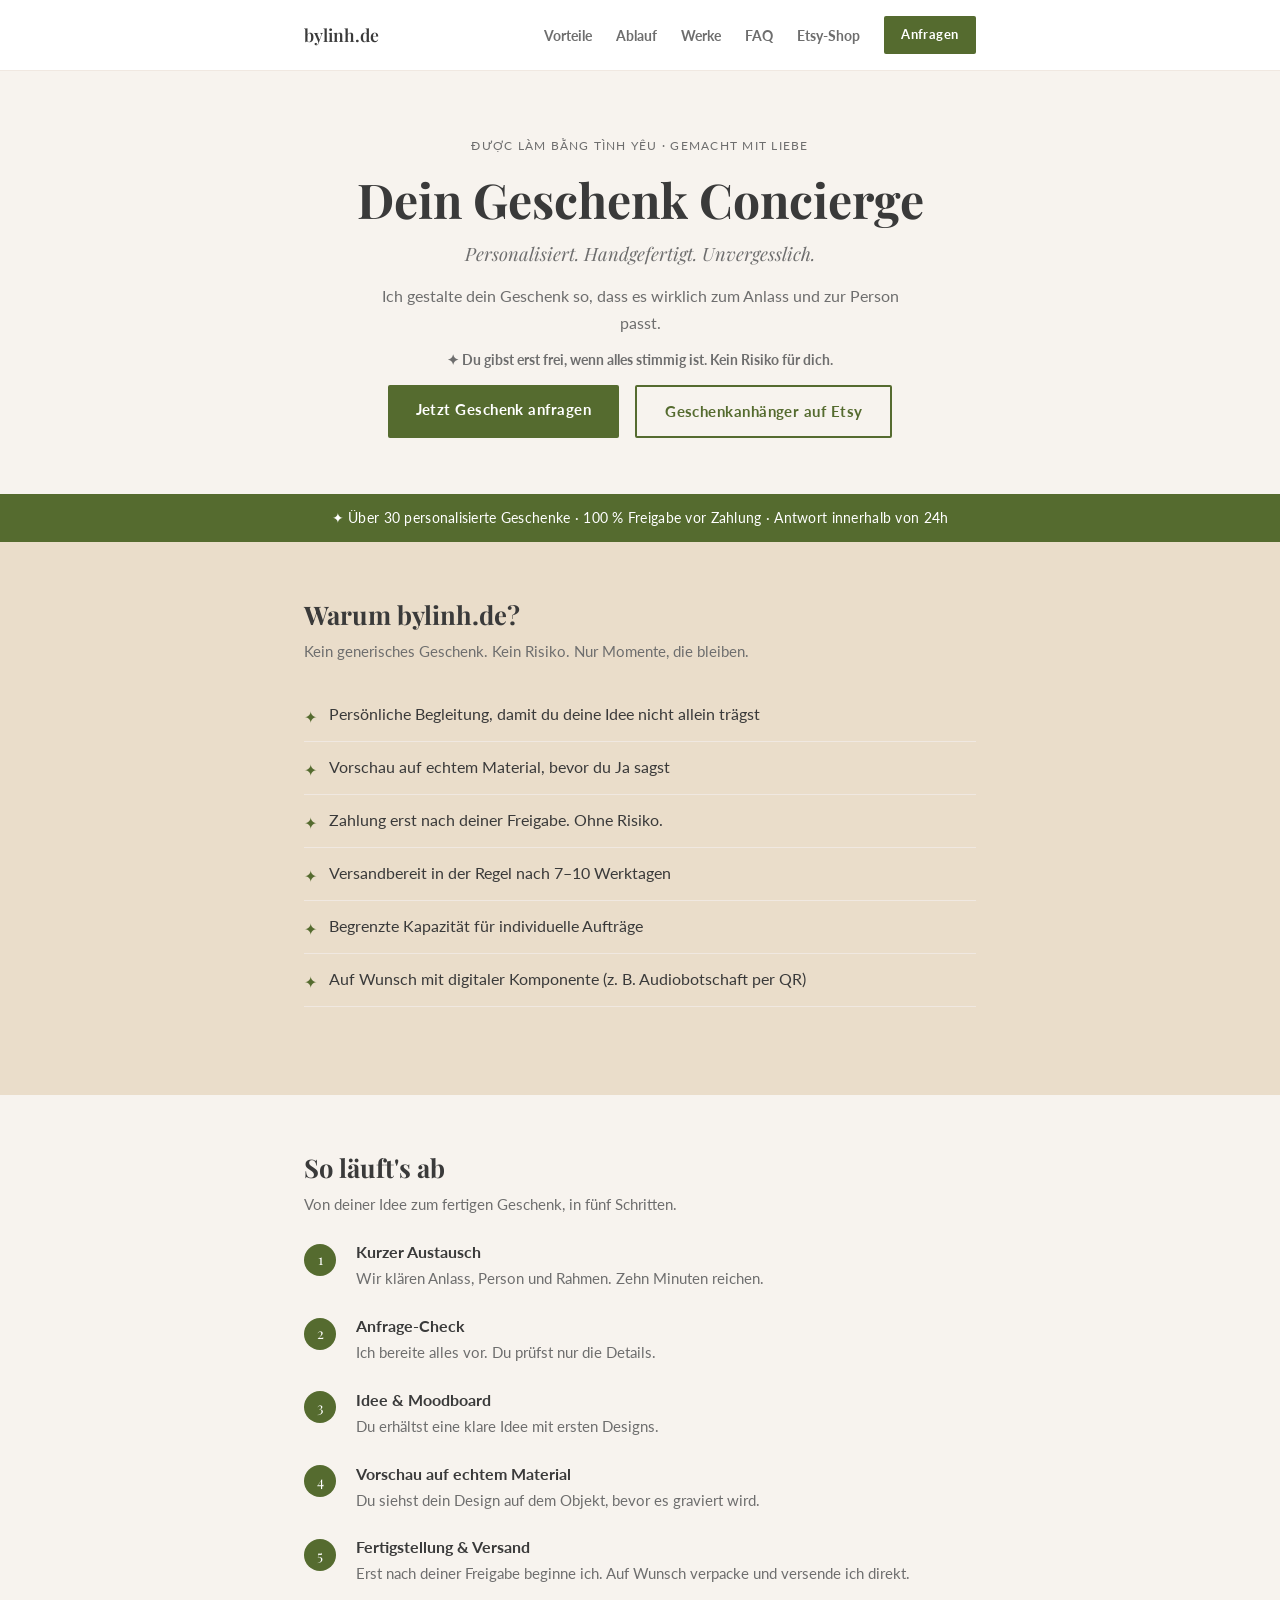
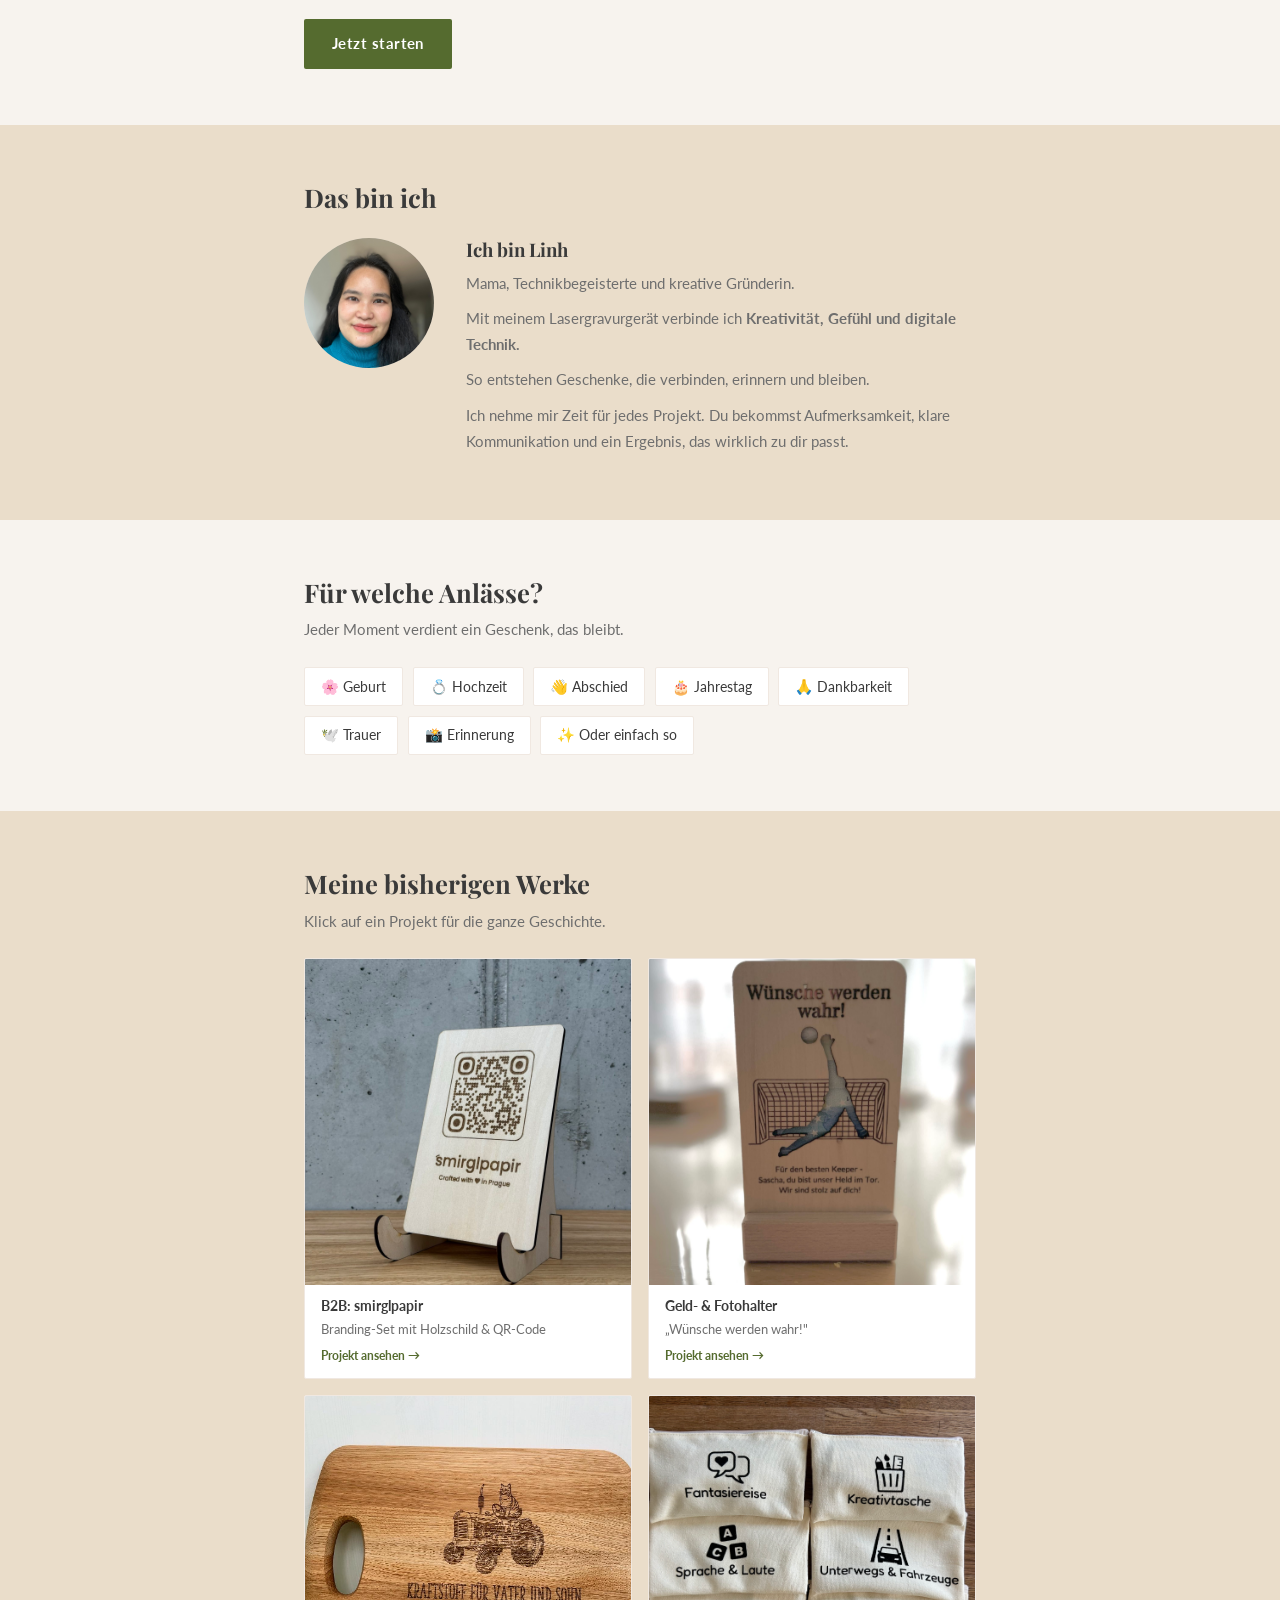
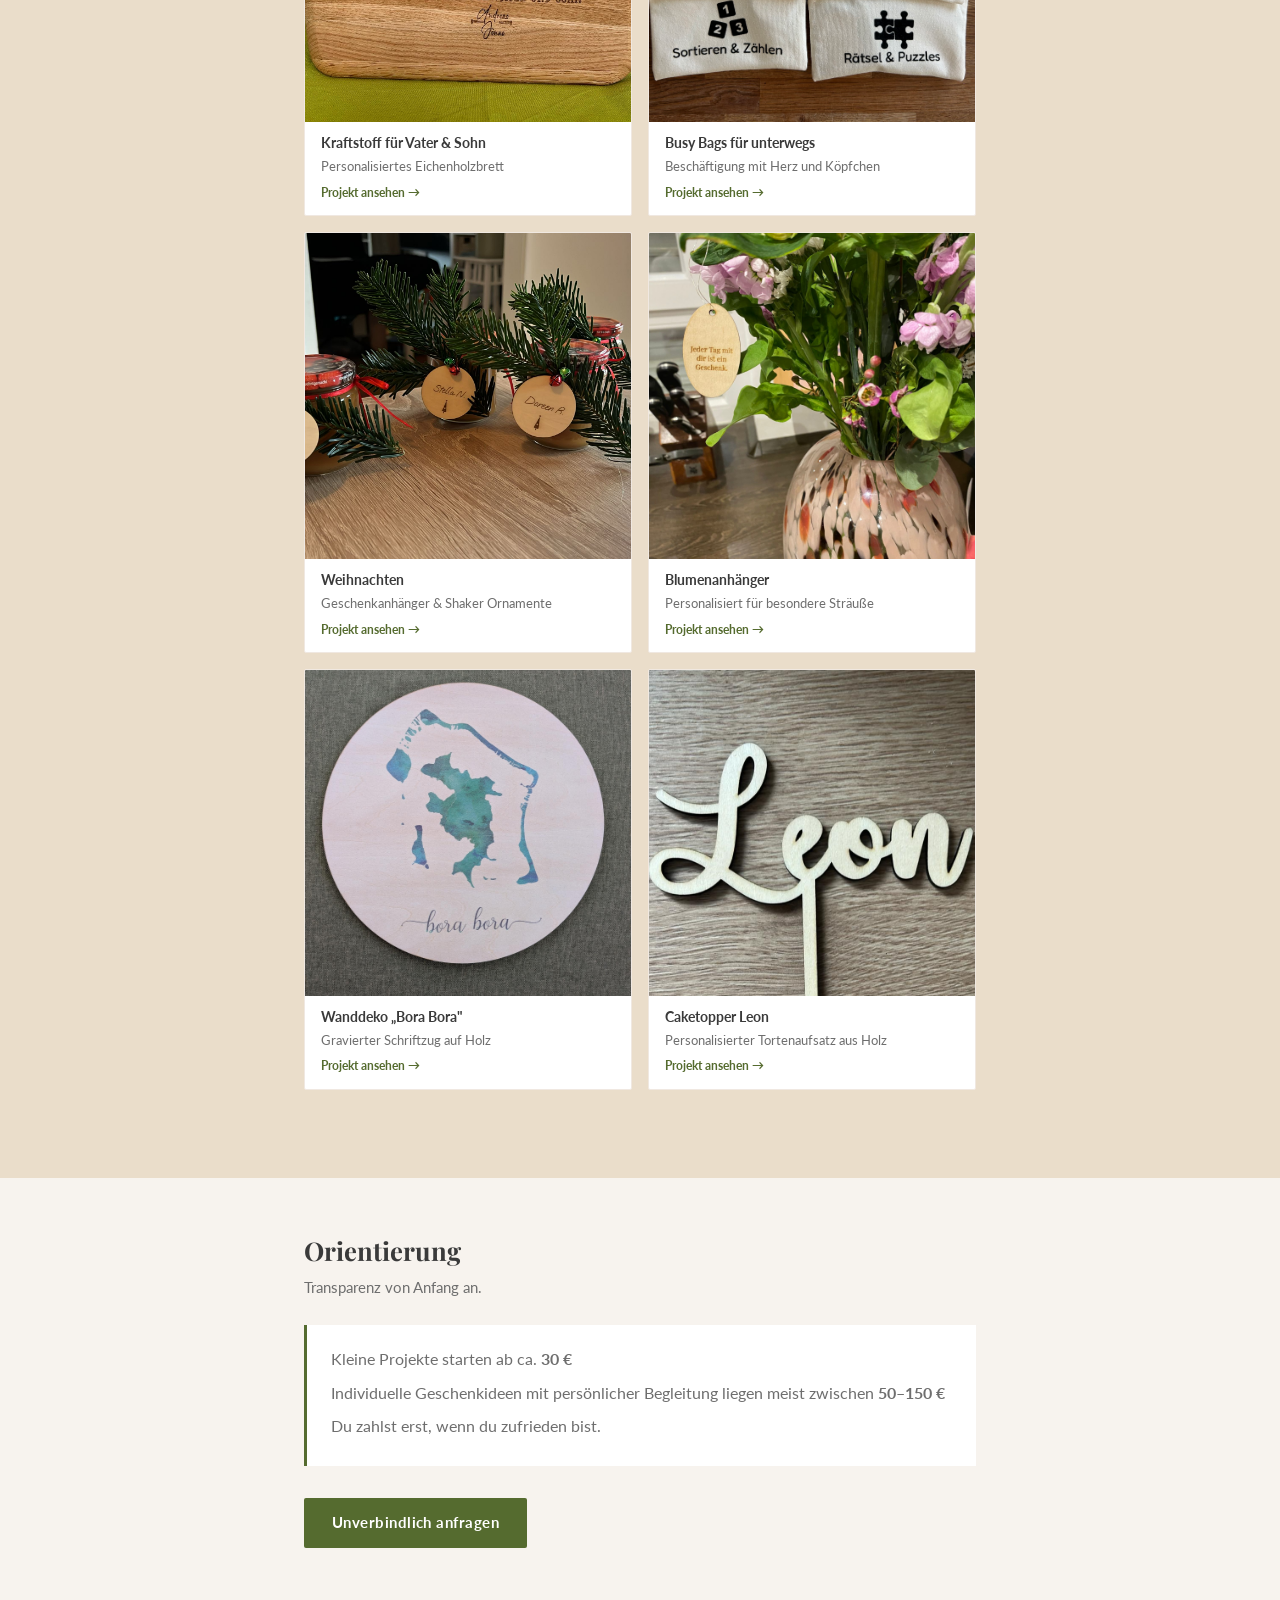
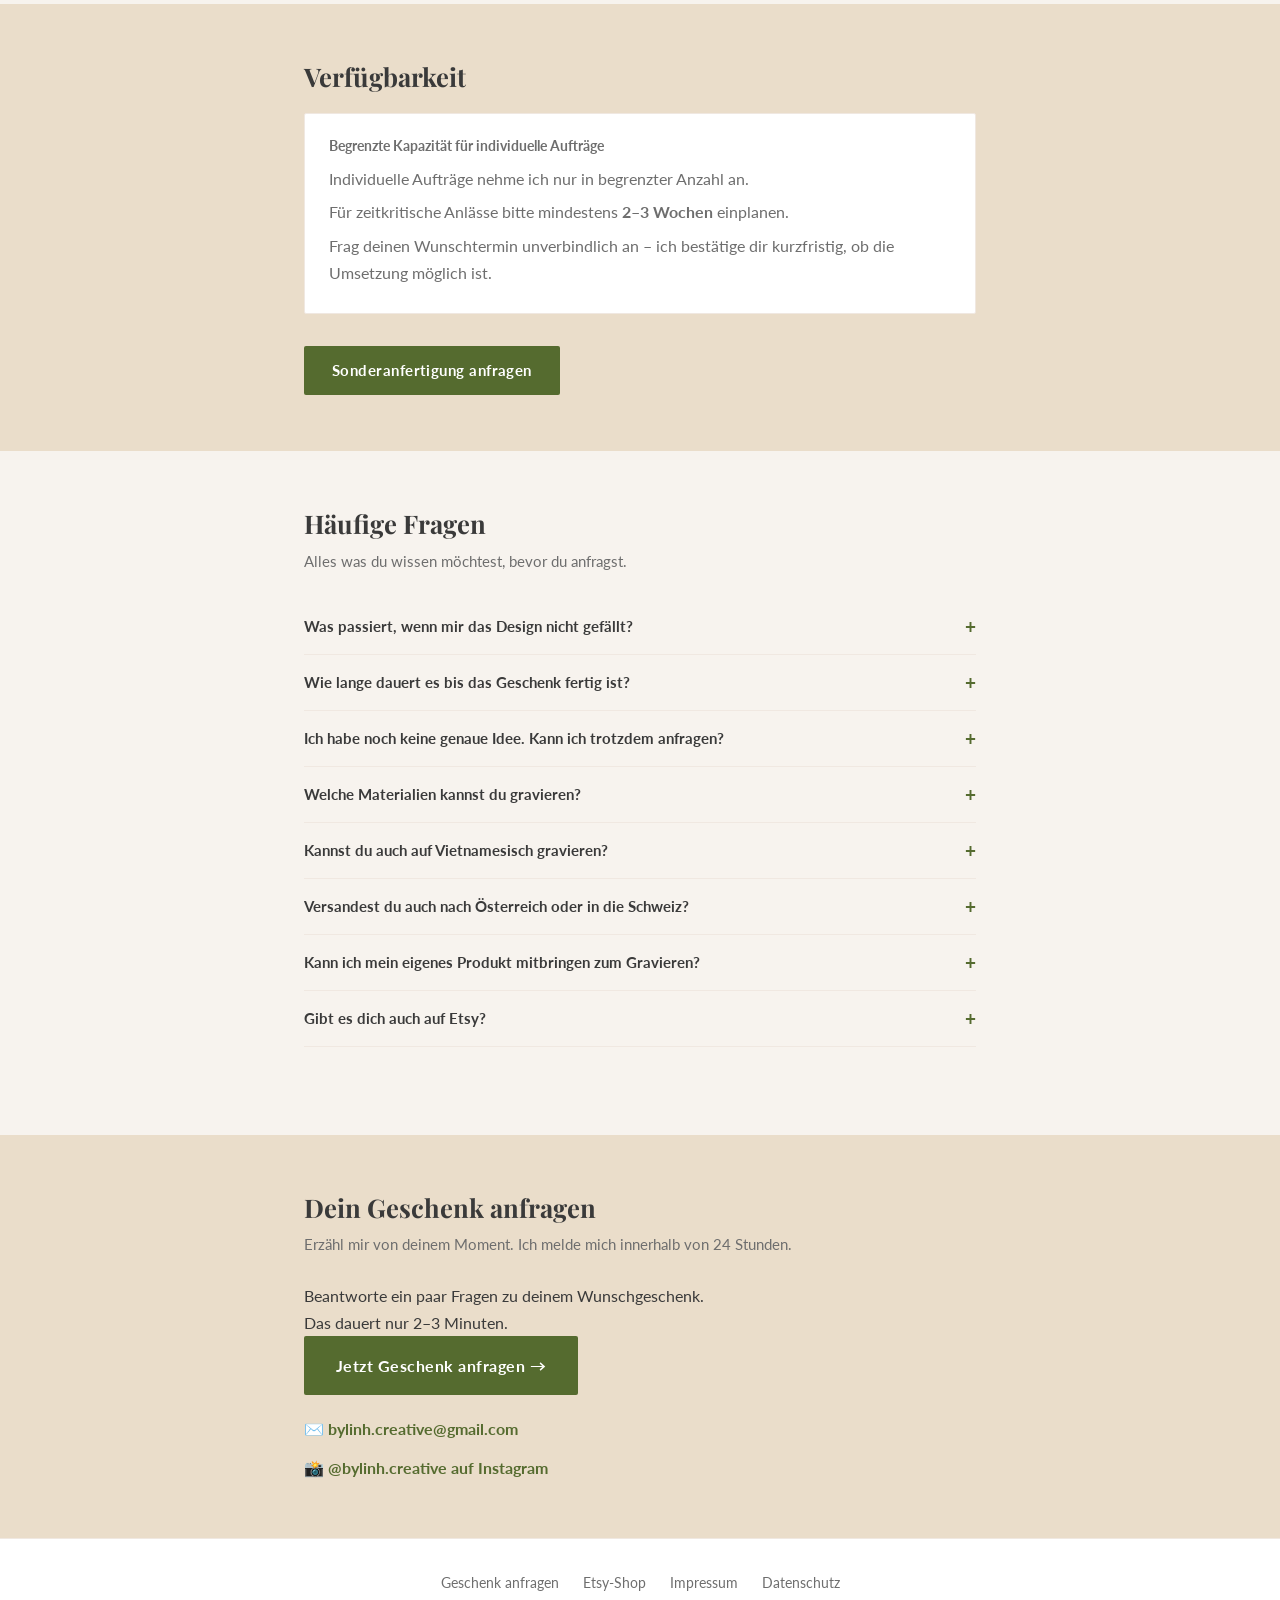
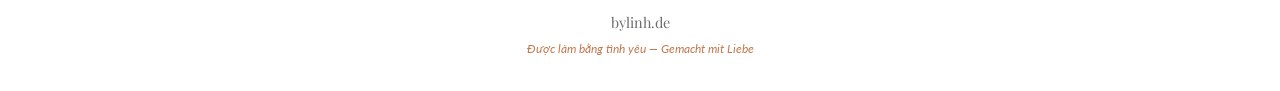
==== index.html @ cd1d16d1 "Remove placeholder customer testimonials Removed testimonials section from the HTML." ====
<!DOCTYPE html>
<html lang="de">
<head>
  <meta charset="UTF-8" />
  <meta name="viewport" content="width=device-width, initial-scale=1.0" />
  <title>bylinh.de – Dein Geschenk Concierge</title>
  <link rel="preconnect" href="https://fonts.googleapis.com" />
  <link rel="preconnect" href="https://fonts.gstatic.com" crossorigin />
  <link href="https://fonts.googleapis.com/css2?family=Playfair+Display:ital,wght@0,400;0,600;1,400&family=Lato:wght@300;400;700&display=swap" rel="stylesheet" />
  <link rel="stylesheet" href="assets/css/main.css" />
</head>
<body>

  <nav>
    <div class="nav-inner">
      <span class="nav-logo">bylinh.de</span>
      <ul class="nav-links">
        <li><a href="#vorteile">Vorteile</a></li>
        <li><a href="#prozess">Ablauf</a></li>
        <li><a href="#galerie">Werke</a></li>
        <li><a href="#faq">FAQ</a></li>
        <li><a href="https://bylinhde.etsy.com">Etsy-Shop</a></li>
        <li><a href="#anfragen" class="btn nav-cta">Anfragen</a></li>
      </ul>
      <button class="hamburger" id="hamburger" aria-label="Menü">
        <span></span><span></span><span></span>
      </button>
    </div>
    <div class="mobile-menu" id="mobileMenu">
      <ul>
        <li><a href="#vorteile" class="mobile-link">Vorteile</a></li>
        <li><a href="#prozess" class="mobile-link">Ablauf</a></li>
        <li><a href="#galerie" class="mobile-link">Werke</a></li>
        <li><a href="#faq" class="mobile-link">FAQ</a></li>
        <li><a href="https://bylinhde.etsy.com" class="mobile-link">Etsy-Shop</a></li>
      </ul>
      <a href="#anfragen" class="btn mobile-link">Geschenk anfragen</a>
    </div>
  </nav>

  <div class="hero">
    <p class="hero-viet">Được làm bằng tình yêu · Gemacht mit Liebe</p>
    <h1>Dein Geschenk Concierge</h1>
    <p class="hero-tagline">Personalisiert. Handgefertigt. Unvergesslich.</p>
    <p>Ich gestalte dein Geschenk so, dass es wirklich zum Anlass und zur Person passt.</p>
    <p class="hero-promise">✦ Du gibst erst frei, wenn alles stimmig ist. Kein Risiko für dich.</p>
    <div class="hero-btns">
      <a href="#anfragen" class="btn">Jetzt Geschenk anfragen</a>
      <a href="https://bylinhde.etsy.com" class="btn btn-outline">Geschenkanhänger auf Etsy</a>
    </div>
  </div>

  <div class="proof-bar">
    ✦ Über 30 personalisierte Geschenke · 100 % Freigabe vor Zahlung · Antwort innerhalb von 24h
  </div>

  <section id="vorteile">
    <div class="container">
      <h2>Warum bylinh.de?</h2>
      <p class="section-sub">Kein generisches Geschenk. Kein Risiko. Nur Momente, die bleiben.</p>
      <ul class="vorteile-list">
        <li>Persönliche Begleitung, damit du deine Idee nicht allein trägst</li>
        <li>Vorschau auf echtem Material, bevor du Ja sagst</li>
        <li>Zahlung erst nach deiner Freigabe. Ohne Risiko.</li>
        <li>Versandbereit in der Regel nach 7–10 Werktagen</li>
        <li>Begrenzte Kapazität für individuelle Aufträge</li>
        <li>Auf Wunsch mit digitaler Komponente (z. B. Audiobotschaft per QR)</li>
      </ul>
    </div>
  </section>

  <section class="alt" id="prozess">
    <div class="container">
      <h2>So läuft's ab</h2>
      <p class="section-sub">Von deiner Idee zum fertigen Geschenk, in fünf Schritten.</p>
      <div class="steps">
        <div class="step"><div class="step-num">1</div><div class="step-content"><h3>Kurzer Austausch</h3><p>Wir klären Anlass, Person und Rahmen. Zehn Minuten reichen.</p></div></div>
        <div class="step"><div class="step-num">2</div><div class="step-content"><h3>Anfrage-Check</h3><p>Ich bereite alles vor. Du prüfst nur die Details.</p></div></div>
        <div class="step"><div class="step-num">3</div><div class="step-content"><h3>Idee & Moodboard</h3><p>Du erhältst eine klare Idee mit ersten Designs.</p></div></div>
        <div class="step"><div class="step-num">4</div><div class="step-content"><h3>Vorschau auf echtem Material</h3><p>Du siehst dein Design auf dem Objekt, bevor es graviert wird.</p></div></div>
        <div class="step"><div class="step-num">5</div><div class="step-content"><h3>Fertigstellung & Versand</h3><p>Erst nach deiner Freigabe beginne ich. Auf Wunsch verpacke und versende ich direkt.</p></div></div>
      </div>
      <a href="#anfragen" class="btn">Jetzt starten</a>
    </div>
  </section>

  <section id="ueber">
    <div class="container">
      <h2>Das bin ich</h2>
      <div class="about-grid">
        <div class="about-img"><img src="assets/images/Linh.jpg" alt="Linh" style="width:100%;height:100%;object-fit:cover;border-radius:inherit;"></div>
        <div class="about-text">
          <h3 style="margin-bottom:0.5rem;">Ich bin Linh</h3>
          <p>Mama, Technikbegeisterte und kreative Gründerin.</p>
          <p>Mit meinem Lasergravurgerät verbinde ich <strong>Kreativität, Gefühl und digitale Technik.</strong></p>
          <p>So entstehen Geschenke, die verbinden, erinnern und bleiben.</p>
          <p>Ich nehme mir Zeit für jedes Projekt. Du bekommst Aufmerksamkeit, klare Kommunikation und ein Ergebnis, das wirklich zu dir passt.</p>
        </div>
      </div>
    </div>
  </section>

  <section class="alt" id="anlaesse">
    <div class="container">
      <h2>Für welche Anlässe?</h2>
      <p class="section-sub">Jeder Moment verdient ein Geschenk, das bleibt.</p>
      <div class="anlaesse-grid">
        <span class="anlass-tag">🌸 Geburt</span>
        <span class="anlass-tag">💍 Hochzeit</span>
        <span class="anlass-tag">👋 Abschied</span>
        <span class="anlass-tag">🎂 Jahrestag</span>
        <span class="anlass-tag">🙏 Dankbarkeit</span>
        <span class="anlass-tag">🕊️ Trauer</span>
        <span class="anlass-tag">📸 Erinnerung</span>
        <span class="anlass-tag">✨ Oder einfach so</span>
      </div>
    </div>
  </section>

  <section id="galerie">
    <div class="container">
      <h2>Meine bisherigen Werke</h2>
      <p class="section-sub">Klick auf ein Projekt für die ganze Geschichte.</p>
      <div class="gallery-grid">
        <a href="projekte/smirglpapir.html" class="gallery-card">
          <div class="gallery-img"><img src="assets/images/smirglpapir1.jpeg" alt="smirglpapir" /></div>
          <div class="gallery-info"><h3>B2B: smirglpapir</h3><p>Branding-Set mit Holzschild & QR-Code</p><span class="gallery-arrow">Projekt ansehen →</span></div>
        </a>
        <a href="projekte/keeper.html" class="gallery-card">
          <div class="gallery-img"><img src="assets/images/geldgeschenk.jpg" alt="Geld- & Fotohalter" /></div>
          <div class="gallery-info"><h3>Geld- & Fotohalter</h3><p>„Wünsche werden wahr!"</p><span class="gallery-arrow">Projekt ansehen →</span></div>
        </a>
        <a href="projekte/vater-sohn.html" class="gallery-card">
          <div class="gallery-img"><img src="assets/images/holzbrett.JPG" alt="Kraftstoff für Vater & Sohn" /></div>
          <div class="gallery-info"><h3>Kraftstoff für Vater & Sohn</h3><p>Personalisiertes Eichenholzbrett</p><span class="gallery-arrow">Projekt ansehen →</span></div>
        </a>
        <a href="projekte/busy-bags.html" class="gallery-card">
          <div class="gallery-img"><img src="assets/images/busybag1.jpeg" alt="Busy Bags" /></div>
          <div class="gallery-info"><h3>Busy Bags für unterwegs</h3><p>Beschäftigung mit Herz und Köpfchen</p><span class="gallery-arrow">Projekt ansehen →</span></div>
        </a>
        <a href="projekte/weihnachten.html" class="gallery-card">
          <div class="gallery-img"><img src="assets/images/geschenkanhängerfinal.jpg" alt="Weihnachten" /></div>
          <div class="gallery-info"><h3>Weihnachten</h3><p>Geschenkanhänger & Shaker Ornamente</p><span class="gallery-arrow">Projekt ansehen →</span></div>
        </a>
        <a href="projekte/blumenanhaenger.html" class="gallery-card">
          <div class="gallery-img"><img src="assets/images/blumenanhänger1.jpg" alt="Blumenanhänger" /></div>
          <div class="gallery-info"><h3>Blumenanhänger</h3><p>Personalisiert für besondere Sträuße</p><span class="gallery-arrow">Projekt ansehen →</span></div>
        </a>
        <a href="projekte/borabora.html" class="gallery-card">
          <div class="gallery-img"><img src="assets/images/borabora.JPG" alt="Wanddeko Bora Bora" /></div>
          <div class="gallery-info"><h3>Wanddeko „Bora Bora"</h3><p>Gravierter Schriftzug auf Holz</p><span class="gallery-arrow">Projekt ansehen →</span></div>
        </a>
        <a href="projekte/caketopper-leon.html" class="gallery-card">
          <div class="gallery-img"><img src="assets/images/caketopperleon_cropped.jpg" alt="Caketopper Leon" /></div>
          <div class="gallery-info"><h3>Caketopper Leon</h3><p>Personalisierter Tortenaufsatz aus Holz</p><span class="gallery-arrow">Projekt ansehen →</span></div>
        </a>
      </div>
    </div>
  </section>

  <section class="alt" id="preise">
    <div class="container">
      <h2>Orientierung</h2>
      <p class="section-sub">Transparenz von Anfang an.</p>
      <div class="price-box">
        <p>Kleine Projekte starten ab ca. <strong>30 €</strong></p>
        <p>Individuelle Geschenkideen mit persönlicher Begleitung liegen meist zwischen <strong>50–150 €</strong></p>
        <p>Du zahlst erst, wenn du zufrieden bist.</p>
      </div>
      <a href="#anfragen" class="btn">Unverbindlich anfragen</a>
    </div>
  </section>

  <section id="verfuegbarkeit">
    <div class="container">
      <h2>Verfügbarkeit</h2>
      <div class="avail-box">
        <p class="avail-spots">Begrenzte Kapazität für individuelle Aufträge</p>
        <p>Individuelle Aufträge nehme ich nur in begrenzter Anzahl an.</p>
        <p>Für zeitkritische Anlässe bitte mindestens <strong>2–3 Wochen</strong> einplanen.</p>
        <p>Frag deinen Wunschtermin unverbindlich an – ich bestätige dir kurzfristig, ob die Umsetzung möglich ist.</p>
      </div>
      <a href="#anfragen" class="btn">Sonderanfertigung anfragen</a>
    </div>
  </section>

  <section class="alt" id="faq">
    <div class="container">
      <h2>Häufige Fragen</h2>
      <p class="section-sub">Alles was du wissen möchtest, bevor du anfragst.</p>
      <div class="faq">
        <div class="faq-item">
          <button class="faq-q" type="button">Was passiert, wenn mir das Design nicht gefällt? <span class="faq-icon">+</span></button>
          <div class="faq-a">Kein Problem. Ich zeige dir die Vorschau bevor ich graviere. Du zahlst erst wenn du zufrieden bist. Kein Risiko.</div>
        </div>
        <div class="faq-item">
          <button class="faq-q" type="button">Wie lange dauert es bis das Geschenk fertig ist? <span class="faq-icon">+</span></button>
          <div class="faq-a">In der Regel 7–10 Werktage nach deiner Freigabe. Für zeitkritische Anlässe bitte mindestens 2–3 Wochen einplanen.</div>
        </div>
        <div class="faq-item">
          <button class="faq-q" type="button">Ich habe noch keine genaue Idee. Kann ich trotzdem anfragen? <span class="faq-icon">+</span></button>
          <div class="faq-a">Ja, genau dafür bin ich da. Du erzählst mir Anlass, Person und Budget. Den Rest übernehme ich.</div>
        </div>
        <div class="faq-item">
          <button class="faq-q" type="button">Welche Materialien kannst du gravieren? <span class="faq-icon">+</span></button>
          <div class="faq-a">Holz, Schiefer, Spiegel, Edelstahl, Leder und mehr. Frag mich einfach wenn du ein bestimmtes Material im Kopf hast.</div>
        </div>
        <div class="faq-item">
          <button class="faq-q" type="button">Kannst du auch auf Vietnamesisch gravieren? <span class="faq-icon">+</span></button>
          <div class="faq-a">Ja, das ist sogar einer meiner Schwerpunkte. Bilinguale Gravuren auf Vietnamesisch und Deutsch, für bikulturelle Familien und Momente, die beide Welten verbinden.</div>
        </div>
        <div class="faq-item">
          <button class="faq-q" type="button">Versandest du auch nach Österreich oder in die Schweiz? <span class="faq-icon">+</span></button>
          <div class="faq-a">Ja, Versand in die gesamte DACH-Region ist möglich. Versandkosten werden bei der Anfrage besprochen.</div>
        </div>
        <div class="faq-item">
          <button class="faq-q" type="button">Kann ich mein eigenes Produkt mitbringen zum Gravieren? <span class="faq-icon">+</span></button>
          <div class="faq-a">Ja, für Freunde und Familie biete ich einen BYOP-Service an. Schreib mich direkt an, um mehr zu erfahren.</div>
        </div>
        <div class="faq-item">
          <button class="faq-q" type="button">Gibt es dich auch auf Etsy? <span class="faq-icon">+</span></button>
          <div class="faq-a">Ja! In meinem <a href="https://bylinhde.etsy.com">Etsy-Shop</a> findest du meinen bilingualen Geschenkanhänger mit vietnamesischer Familienanrede und deutscher Liebesbotschaft. Für Etsy-Bestellungen gelten die Angaben im jeweiligen Angebot. Hier auf bylinh.de bekommst du persönliche Beratung für individuelle Projekte.</div>
        </div>
      </div>
    </div>
  </section>

    <section id="anfragen">
    <div class="container">
      <h2>Dein Geschenk anfragen</h2>
      <p class="section-sub">Erzähl mir von deinem Moment. Ich melde mich innerhalb von 24 Stunden.</p>
      <div class="anfragen-box">
        <p>Beantworte ein paar Fragen zu deinem Wunschgeschenk.<br>Das dauert nur 2–3 Minuten.</p>
        <a href="anfragen.html" class="btn" style="font-size:1rem; padding:1rem 2rem;">Jetzt Geschenk anfragen →</a>
      </div>
      <div class="kontakt-links">
        <a href="mailto:bylinh.creative@gmail.com">✉️ bylinh.creative@gmail.com</a>
        <a href="https://www.instagram.com/bylinh.creative" target="_blank">📸 @bylinh.creative auf Instagram</a>
      </div>
    </div>
  </section>

  <footer>
    <div class="footer-inner">
      <div class="footer-links">
        <a href="#anfragen">Geschenk anfragen</a>
        <a href="https://bylinhde.etsy.com">Etsy-Shop</a>
        <a href="impressum.html">Impressum</a>
        <a href="datenschutz.html">Datenschutz</a>
      </div>
      <p class="footer-brand">bylinh.de</p>
      <p class="footer-viet">Được làm bằng tình yêu — Gemacht mit Liebe</p>
    </div>
  </footer>

  <script src="assets/js/main.js"></script>
</body>
</html>
---- assets/css/main.css ----
*, *::before, *::after { box-sizing: border-box; margin: 0; padding: 0; }
:root {
  --sand:     #EADDCA;
  --creme:    #F7F3EE;
  --dark:     #3A3A3A;
  --mid:      #6E6E6E;
  --olive:    #556B2F;
  --terra:    #C27A50;
  --hover-bg: #F0E8E1;
  --white:    #FFFFFF;
}
@media (prefers-color-scheme: dark) {
  :root {
    --sand:     #1A1612;
    --creme:    #221E1A;
    --dark:     #F0EBE3;
    --mid:      #B0A898;
    --olive:    #7A9A45;
    --terra:    #D4926A;
    --hover-bg: #2A2420;
    --white:    #2E2924;
  }
  nav, .mobile-menu, footer { background: #1E1A16 !important; }
  .proof-bar { background: #4A5E28 !important; }
  .gallery-card, .price-box, .avail-box, .testimonial { background: #2A2420 !important; }
  .anlass-tag { background: #2A2420 !important; border-color: #3A3028 !important; }
}
html { scroll-behavior: smooth; }
body { font-family: 'Lato', sans-serif; background-color: var(--sand); color: var(--dark); font-size: 16px; line-height: 1.7; }
h1, h2, h3 { font-family: 'Playfair Display', serif; line-height: 1.3; }
a { color: var(--olive); text-decoration: none; }
a:hover { text-decoration: underline; }
.container { max-width: 720px; margin: 0 auto; padding: 0 1.5rem; }
.btn { display: inline-block; background-color: var(--olive); color: #fff; padding: 0.75rem 1.75rem; border-radius: 2px; font-family: 'Lato', sans-serif; font-weight: 700; font-size: 0.95rem; letter-spacing: 0.03em; transition: background 0.2s; cursor: pointer; border: none; }
.btn:hover { background-color: #3f5024; text-decoration: none; }
.btn-outline { background: transparent; border: 2px solid var(--olive); color: var(--olive); }
.btn-outline:hover { background: var(--olive); color: #fff; }
section { padding: 3.5rem 0; }
section.alt { background-color: var(--creme); }
section h2 { font-size: 1.6rem; margin-bottom: 0.5rem; }
.section-sub { color: var(--mid); font-size: 0.95rem; margin-bottom: 1.5rem; }

/* Navbar */
nav { background: var(--white); position: sticky; top: 0; z-index: 200; border-bottom: 1px solid var(--hover-bg); }
.nav-inner { max-width: 720px; margin: 0 auto; padding: 1rem 1.5rem; display: flex; justify-content: space-between; align-items: center; }
.nav-logo { font-family: 'Playfair Display', serif; font-size: 1.1rem; color: var(--dark); font-weight: 600; }
.nav-links { display: flex; gap: 1.5rem; align-items: center; list-style: none; }
.nav-links a { font-size: 0.875rem; color: var(--mid); font-weight: 700; }
.nav-links a:hover { color: var(--olive); text-decoration: none; }
.nav-cta { font-size: 0.8rem !important; padding: 0.5rem 1.1rem; color: #fff !important; }
.hamburger { display: none; flex-direction: column; gap: 5px; cursor: pointer; background: none; border: none; padding: 4px; }
.hamburger span { display: block; width: 24px; height: 2px; background: var(--dark); transition: all 0.3s; }
.hamburger.open span:nth-child(1) { transform: translateY(7px) rotate(45deg); }
.hamburger.open span:nth-child(2) { opacity: 0; }
.hamburger.open span:nth-child(3) { transform: translateY(-7px) rotate(-45deg); }
.mobile-menu { display: none; background: var(--white); border-top: 1px solid var(--hover-bg); padding: 1rem 1.5rem 1.5rem; }
.mobile-menu.open { display: block; }
.mobile-menu ul { list-style: none; }
.mobile-menu li { padding: 0.6rem 0; border-bottom: 1px solid var(--hover-bg); }
.mobile-menu a { color: var(--dark); font-weight: 700; font-size: 1rem; }
.mobile-menu .btn { margin-top: 1rem; width: 100%; text-align: center; display: block; }

/* Hero */
.hero { background-color: var(--creme); padding: 4rem 1.5rem 3.5rem; text-align: center; }
.hero-viet { font-size: 0.78rem; color: var(--terra); letter-spacing: 0.1em; text-transform: uppercase; margin-bottom: 1rem; }
.hero h1 { font-size: clamp(2rem, 6vw, 3rem); margin-bottom: 0.5rem; }
.hero-tagline { font-family: 'Playfair Display', serif; font-style: italic; font-size: 1.15rem; color: var(--terra); margin-bottom: 1.25rem; }
.hero p { color: var(--mid); max-width: 520px; margin: 0 auto 0.75rem; }
.hero-promise { font-size: 0.9rem; color: var(--olive); font-weight: 700; margin-bottom: 2rem; }
.hero-btns { display: flex; gap: 1rem; justify-content: center; flex-wrap: wrap; }

/* Proof Bar */
.proof-bar { background: var(--olive); color: #fff; padding: 0.75rem 1.5rem; text-align: center; font-size: 0.875rem; letter-spacing: 0.02em; }

/* Vorteile */
.vorteile-list { list-style: none; margin: 1.25rem 0 2rem; }
.vorteile-list li { padding: 0.7rem 0; border-bottom: 1px solid var(--hover-bg); display: flex; align-items: flex-start; gap: 0.75rem; }
.vorteile-list li::before { content: "✦"; color: var(--olive); flex-shrink: 0; margin-top: 0.15rem; }

/* Testimonials */
.testimonials { display: flex; flex-direction: column; gap: 1rem; margin: 1.5rem 0 2rem; }
.testimonial { background: var(--white); border-left: 3px solid var(--terra); padding: 1.1rem 1.25rem; border-radius: 0 2px 2px 0; }
.testimonial-text { font-style: italic; color: var(--dark); margin-bottom: 0.4rem; font-size: 0.95rem; }
.testimonial-author { font-size: 0.8rem; color: var(--mid); font-weight: 700; }

/* Prozess */
.steps { margin: 1.5rem 0 2rem; }
.step { display: flex; gap: 1.25rem; margin-bottom: 1.5rem; align-items: flex-start; }
.step-num { background: var(--olive); color: #fff; font-family: 'Playfair Display', serif; font-size: 0.9rem; width: 2rem; height: 2rem; border-radius: 50%; display: flex; align-items: center; justify-content: center; flex-shrink: 0; margin-top: 0.1rem; }
.step-content h3 { font-size: 1rem; font-family: 'Lato', sans-serif; font-weight: 700; margin-bottom: 0.2rem; }
.step-content p { color: var(--mid); font-size: 0.95rem; }

/* Über mich */
.about-grid { display: grid; grid-template-columns: 130px 1fr; gap: 2rem; align-items: start; margin-top: 1.5rem; }
.about-img { width: 130px; height: 130px; border-radius: 50%; object-fit: cover; background: var(--hover-bg); display: flex; align-items: center; justify-content: center; font-size: 2.5rem; }
.about-text p { color: var(--mid); font-size: 0.95rem; margin-bottom: 0.6rem; }

/* Anlässe */
.anlaesse-grid { display: flex; flex-wrap: wrap; gap: 0.6rem; margin-top: 1.25rem; }
.anlass-tag { background: var(--white); border: 1px solid var(--hover-bg); padding: 0.4rem 1rem; border-radius: 2px; font-size: 0.9rem; }

/* Galerie */
.gallery-grid { display: grid; grid-template-columns: repeat(2, 1fr); gap: 1rem; margin: 1.5rem 0 2rem; }
.gallery-card { background: var(--white); border-radius: 2px; overflow: hidden; border: 1px solid var(--hover-bg); transition: transform 0.2s, box-shadow 0.2s; text-decoration: none; display: block; color: var(--dark); }
.gallery-card:hover { transform: translateY(-3px); box-shadow: 0 6px 20px rgba(0,0,0,0.08); text-decoration: none; }
.gallery-img { aspect-ratio: 1; background: var(--hover-bg); display: flex; align-items: center; justify-content: center; font-size: 2rem; overflow: hidden; }
.gallery-img img { width: 100%; height: 100%; object-fit: cover; }
.gallery-info { padding: 0.75rem 1rem; }
.gallery-info h3 { font-size: 0.9rem; font-family: 'Lato', sans-serif; font-weight: 700; margin-bottom: 0.2rem; }
.gallery-info p { font-size: 0.8rem; color: var(--mid); }
.gallery-arrow { font-size: 0.75rem; color: var(--olive); margin-top: 0.3rem; display: block; font-weight: 700; }

/* Preise */
.price-box { background: var(--white); border-left: 3px solid var(--olive); padding: 1.25rem 1.5rem; margin: 1.25rem 0 2rem; }
.price-box p { margin-bottom: 0.4rem; color: var(--mid); }

/* Verfügbarkeit */
.avail-box { background: var(--white); border: 1px solid var(--hover-bg); padding: 1.25rem 1.5rem; margin: 1.25rem 0 2rem; border-radius: 2px; }
.avail-spots { font-size: 0.9rem; color: var(--terra); font-weight: 700; margin-bottom: 0.5rem; }
.avail-box p { color: var(--mid); margin-bottom: 0.4rem; }

/* FAQ */
.faq { margin: 1.5rem 0 2rem; }
.faq-item { border-bottom: 1px solid var(--hover-bg); }
.faq-q { width: 100%; background: none; border: none; text-align: left; padding: 1rem 0; cursor: pointer; font-family: 'Lato', sans-serif; font-weight: 700; font-size: 0.95rem; color: var(--dark); display: flex; justify-content: space-between; align-items: center; }
.faq-q:hover { color: var(--olive); }
.faq-icon { font-size: 1.2rem; color: var(--olive); transition: transform 0.2s; flex-shrink: 0; margin-left: 1rem; }
.faq-a { display: none; padding: 0 0 1rem; color: var(--mid); font-size: 0.95rem; }
.faq-item.open .faq-a { display: block; }
.faq-item.open .faq-icon { transform: rotate(45deg); }

/* Kontakt */
.kontakt-links { display: flex; flex-direction: column; gap: 0.75rem; margin-top: 1.25rem; }
.kontakt-links a { color: var(--olive); font-weight: 700; }

/* Footer */
footer { background: var(--white); border-top: 1px solid var(--hover-bg); padding: 2rem 1.5rem; text-align: center; }
.footer-inner { max-width: 720px; margin: 0 auto; }
.footer-links { display: flex; justify-content: center; gap: 1.5rem; flex-wrap: wrap; margin-bottom: 1rem; font-size: 0.875rem; }
.footer-links a { color: var(--mid); }
.footer-links a:hover { color: var(--olive); }
.footer-brand { font-family: 'Playfair Display', serif; font-size: 0.9rem; color: var(--mid); }
.footer-viet { font-size: 0.75rem; color: var(--terra); margin-top: 0.25rem; font-style: italic; }

/* Mobile */
@media (max-width: 640px) {
  .nav-links { display: none; }
  .hamburger { display: flex; }
  .about-grid { grid-template-columns: 1fr; }
  .about-img { margin: 0 auto; }
  .gallery-grid { grid-template-columns: 1fr; }
  .hero-btns { flex-direction: column; align-items: center; }
  .hero-btns .btn { width: 100%; text-align: center; }
}
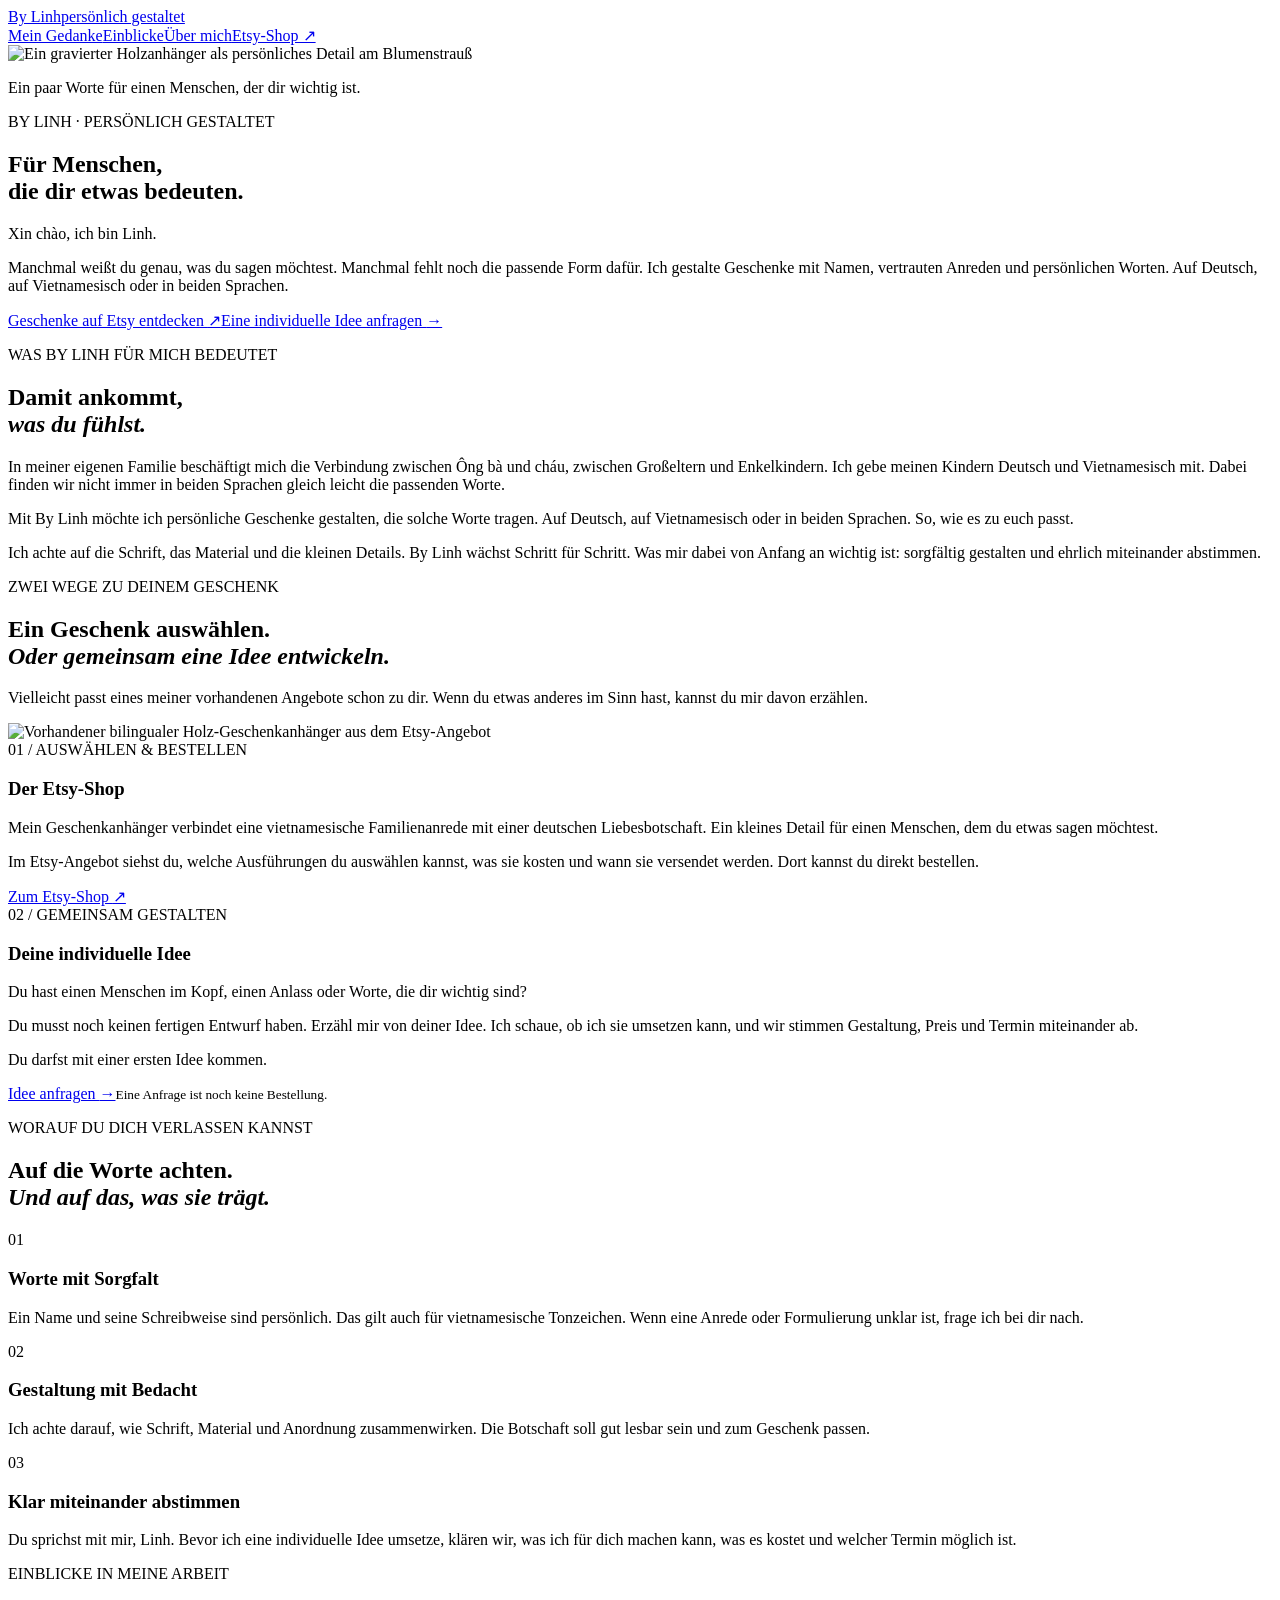
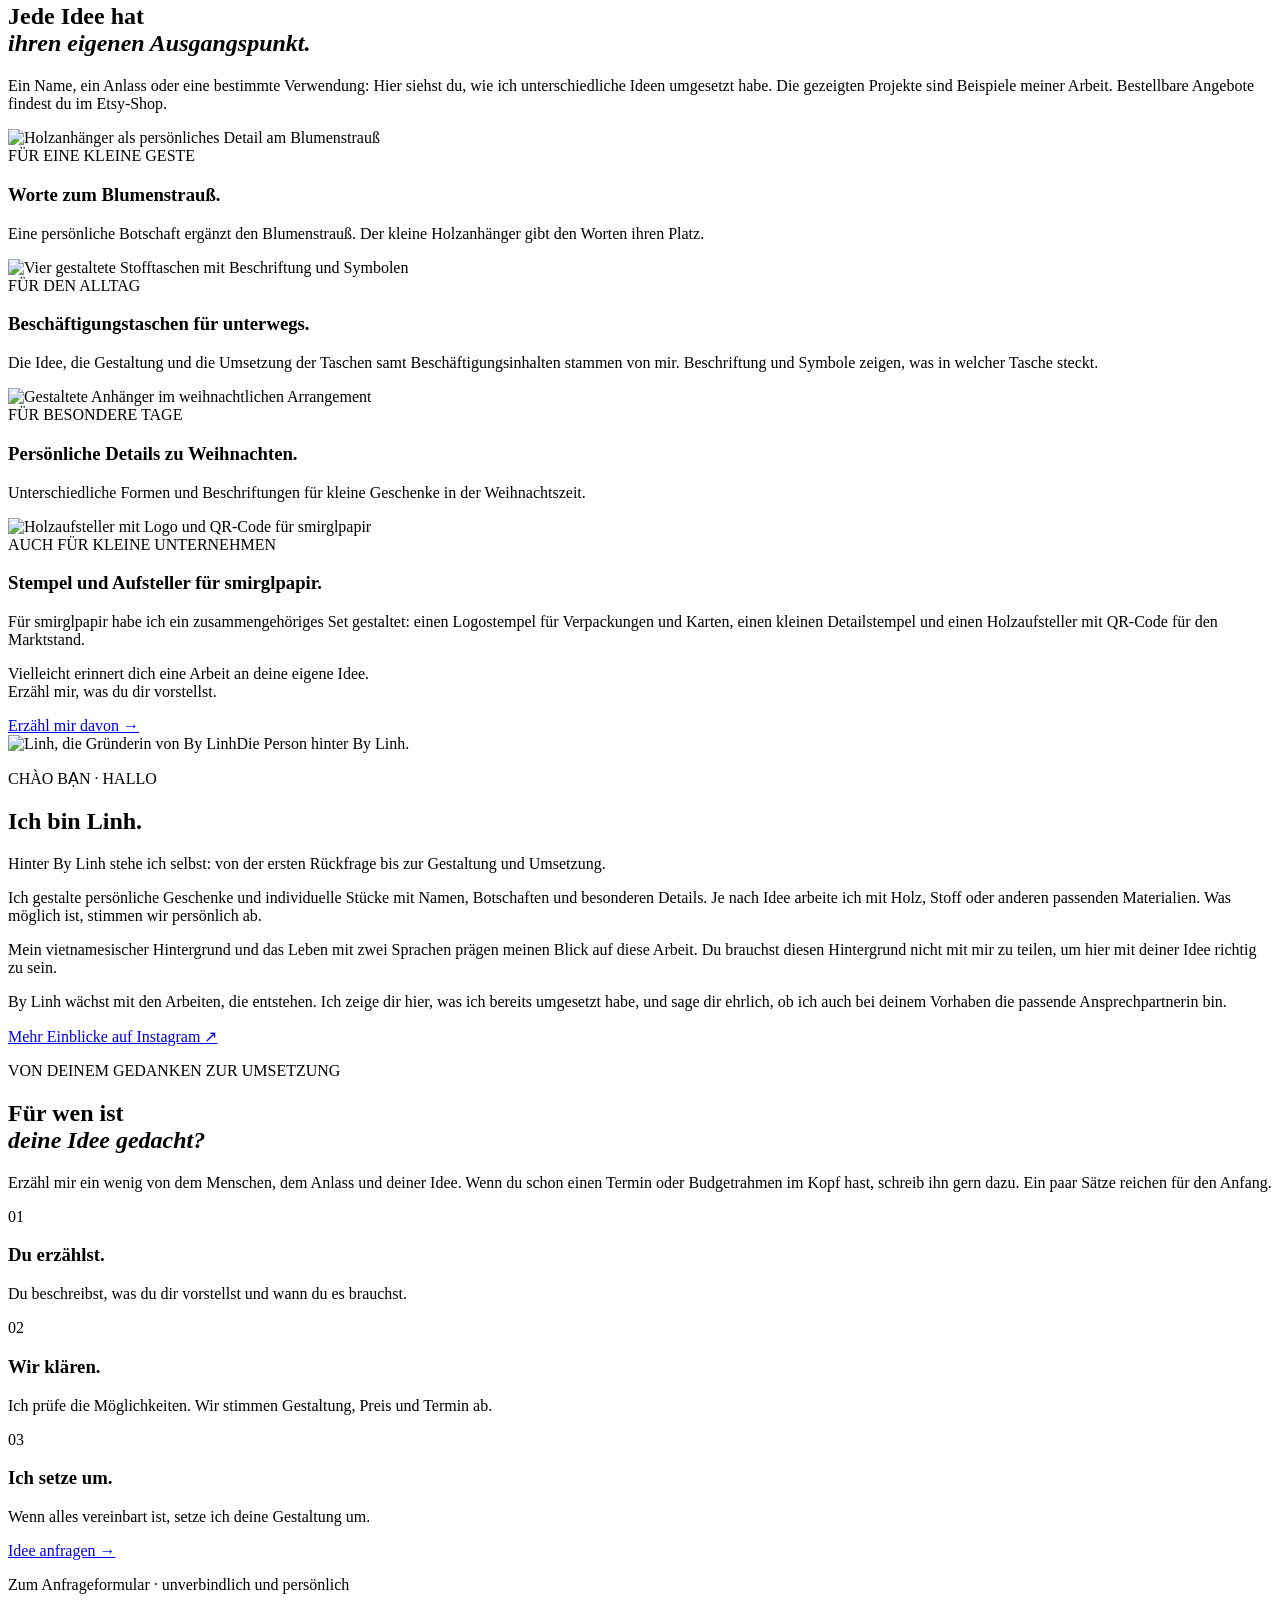
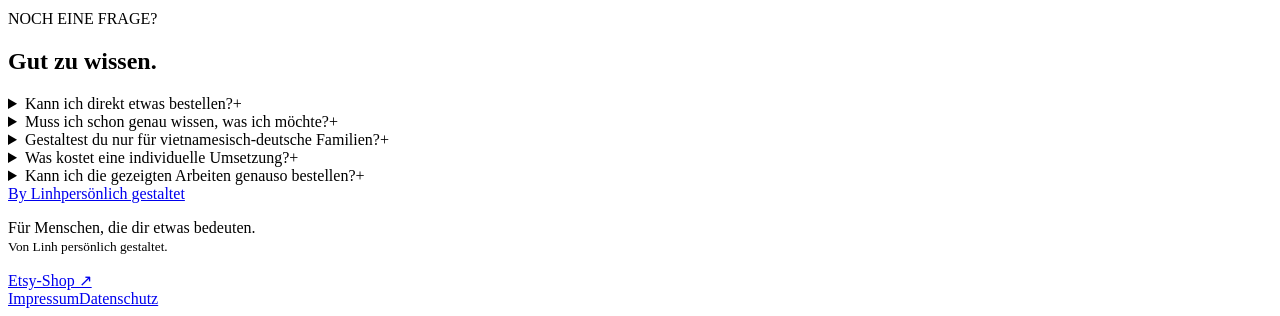
==== commit 234568c7: "Publish personal By Linh website redesign" ====
--- a/index.html
+++ b/index.html
@@ -1,258 +1,21 @@
-<!DOCTYPE html>
-<html lang="de">
-<head>
-  <meta charset="UTF-8" />
-  <meta name="viewport" content="width=device-width, initial-scale=1.0" />
-  <title>bylinh.de – Dein Geschenk Concierge</title>
-  <link rel="preconnect" href="https://fonts.googleapis.com" />
-  <link rel="preconnect" href="https://fonts.gstatic.com" crossorigin />
-  <link href="https://fonts.googleapis.com/css2?family=Playfair+Display:ital,wght@0,400;0,600;1,400&family=Lato:wght@300;400;700&display=swap" rel="stylesheet" />
-  <link rel="stylesheet" href="assets/css/main.css" />
-</head>
-<body>
+<!doctype html>
+<html lang="de"><head><meta charset="utf-8"><meta name="viewport" content="width=device-width,initial-scale=1"><meta name="description" content="Persönliche Geschenke von Linh. Geschenkanhänger im Etsy-Shop entdecken oder eine individuelle Idee anfragen."><title>By Linh — Geschenke, die persönlich werden</title><link rel="stylesheet" href="assets/css/style.css"><link rel="stylesheet" href="assets/css/motion.css?v=6"><link rel="stylesheet" href="assets/css/mobile.css?v=1"></head><body>
 
-  <nav>
-    <div class="nav-inner">
-      <span class="nav-logo">bylinh.de</span>
-      <ul class="nav-links">
-        <li><a href="#vorteile">Vorteile</a></li>
-        <li><a href="#prozess">Ablauf</a></li>
-        <li><a href="#galerie">Werke</a></li>
-        <li><a href="#faq">FAQ</a></li>
-        <li><a href="https://bylinhde.etsy.com">Etsy-Shop</a></li>
-        <li><a href="#anfragen" class="btn nav-cta">Anfragen</a></li>
-      </ul>
-      <button class="hamburger" id="hamburger" aria-label="Menü">
-        <span></span><span></span><span></span>
-      </button>
-    </div>
-    <div class="mobile-menu" id="mobileMenu">
-      <ul>
-        <li><a href="#vorteile" class="mobile-link">Vorteile</a></li>
-        <li><a href="#prozess" class="mobile-link">Ablauf</a></li>
-        <li><a href="#galerie" class="mobile-link">Werke</a></li>
-        <li><a href="#faq" class="mobile-link">FAQ</a></li>
-        <li><a href="https://bylinhde.etsy.com" class="mobile-link">Etsy-Shop</a></li>
-      </ul>
-      <a href="#anfragen" class="btn mobile-link">Geschenk anfragen</a>
-    </div>
-  </nav>
+<header><a class="wordmark" href="#">By Linh<span>persönlich gestaltet</span></a><nav aria-label="Hauptnavigation"><a href="#gedanke">Mein Gedanke</a><a href="#arbeiten">Einblicke</a><a href="#linh">Über mich</a><a class="nav-shop" href="https://bylinhde.etsy.com" target="_blank" rel="noopener">Etsy-Shop ↗</a></nav></header>
+<main>
+<section class="hero-editorial" aria-label="Persönliche Geschenke von By Linh"><div class="hero-editorial-image"><img src="assets/images/blumen-960.jpg" data-project-image="blumen.jpg" srcset="assets/images/blumen-480.jpg 480w, assets/images/blumen-960.jpg 960w, assets/images/blumen-1600.jpg 1600w" sizes="100vw" alt="Ein gravierter Holzanhänger als persönliches Detail am Blumenstrauß" fetchpriority="high"><p class="hero-caption">Ein paar Worte für einen Menschen, der dir wichtig ist.</p></div><div class="hero-editorial-intro wrap"><div><p class="eyebrow">BY LINH · PERSÖNLICH GESTALTET</p><h1>Für Menschen,<br>die dir etwas bedeuten.</h1></div><div><p class="viet-greeting"><span lang="vi">Xin chào,</span> ich bin Linh.</p><p class="intro">Manchmal weißt du genau, was du sagen möchtest. Manchmal fehlt noch die passende Form dafür. Ich gestalte Geschenke mit Namen, vertrauten Anreden und persönlichen Worten. Auf Deutsch, auf Vietnamesisch oder in beiden Sprachen.</p><div class="actions"><a class="button primary" href="https://bylinhde.etsy.com" target="_blank" rel="noopener">Geschenke auf Etsy entdecken <span>↗</span></a><a class="text-link" href="anfragen.html">Eine individuelle Idee anfragen <span>→</span></a></div></div></div></section>
+<section class="thought wrap" id="gedanke"><p class="eyebrow">WAS BY LINH FÜR MICH BEDEUTET</p><h2>Damit ankommt,<br><em>was du fühlst.</em></h2><div class="thought-bottom"><p>In meiner eigenen Familie beschäftigt mich die Verbindung zwischen <span lang="vi">Ông bà</span> und <span lang="vi">cháu</span>, zwischen Großeltern und Enkelkindern. Ich gebe meinen Kindern Deutsch und Vietnamesisch mit. Dabei finden wir nicht immer in beiden Sprachen gleich leicht die passenden Worte.</p><p>Mit By Linh möchte ich persönliche Geschenke gestalten, die solche Worte tragen. Auf Deutsch, auf Vietnamesisch oder in beiden Sprachen. So, wie es zu euch passt.</p><p>Ich achte auf die Schrift, das Material und die kleinen Details. By Linh wächst Schritt für Schritt. Was mir dabei von Anfang an wichtig ist: sorgfältig gestalten und ehrlich miteinander abstimmen.</p></div></section>
+<section class="paths"><div class="wrap"><div class="section-heading"><div><p class="eyebrow">ZWEI WEGE ZU DEINEM GESCHENK</p><h2>Ein Geschenk auswählen.<br><em>Oder gemeinsam eine Idee entwickeln.</em></h2></div><p>Vielleicht passt eines meiner vorhandenen Angebote schon zu dir. Wenn du etwas anderes im Sinn hast, kannst du mir davon erzählen.</p></div><div class="path-grid"><article class="catalog"><div class="path-photo"><img src="assets/images/anhaenger.avif" alt="Vorhandener bilingualer Holz-Geschenkanhänger aus dem Etsy-Angebot" loading="lazy"></div><div class="path-copy"><span class="step-label">01 / AUSWÄHLEN & BESTELLEN</span><h3>Der Etsy-Shop</h3><p>Mein Geschenkanhänger verbindet eine vietnamesische Familienanrede mit einer deutschen Liebesbotschaft. Ein kleines Detail für einen Menschen, dem du etwas sagen möchtest.</p><p>Im Etsy-Angebot siehst du, welche Ausführungen du auswählen kannst, was sie kosten und wann sie versendet werden. Dort kannst du direkt bestellen.</p><a class="text-link" href="https://bylinhde.etsy.com" target="_blank" rel="noopener">Zum Etsy-Shop <span>↗</span></a></div></article><article class="custom"><div><span class="step-label">02 / GEMEINSAM GESTALTEN</span><h3>Deine individuelle Idee</h3><p>Du hast einen Menschen im Kopf, einen Anlass oder Worte, die dir wichtig sind?</p><p>Du musst noch keinen fertigen Entwurf haben. Erzähl mir von deiner Idee. Ich schaue, ob ich sie umsetzen kann, und wir stimmen Gestaltung, Preis und Termin miteinander ab.</p></div><div class="custom-bottom"><p class="handwritten">Du darfst mit einer ersten Idee kommen.</p><a class="button primary" href="anfragen.html">Idee anfragen <span>→</span></a><small>Eine Anfrage ist noch keine Bestellung.</small></div></article></div></div></section>
+<section class="values wrap"><div><p class="eyebrow">WORAUF DU DICH VERLASSEN KANNST</p><h2>Auf die Worte achten.<br><em>Und auf das, was sie trägt.</em></h2></div><div class="value-list"><article><span>01</span><div><h3>Worte mit Sorgfalt</h3><p>Ein Name und seine Schreibweise sind persönlich. Das gilt auch für vietnamesische Tonzeichen. Wenn eine Anrede oder Formulierung unklar ist, frage ich bei dir nach.</p></div></article><article><span>02</span><div><h3>Gestaltung mit Bedacht</h3><p>Ich achte darauf, wie Schrift, Material und Anordnung zusammenwirken. Die Botschaft soll gut lesbar sein und zum Geschenk passen.</p></div></article><article><span>03</span><div><h3>Klar miteinander abstimmen</h3><p>Du sprichst mit mir, Linh. Bevor ich eine individuelle Idee umsetze, klären wir, was ich für dich machen kann, was es kostet und welcher Termin möglich ist.</p></div></article></div></section>
+<section class="portfolio wrap" id="arbeiten"><div class="section-heading"><div><p class="eyebrow">EINBLICKE IN MEINE ARBEIT</p><h2>Jede Idee hat<br><em>ihren eigenen Ausgangspunkt.</em></h2></div><p>Ein Name, ein Anlass oder eine bestimmte Verwendung: Hier siehst du, wie ich unterschiedliche Ideen umgesetzt habe. Die gezeigten Projekte sind Beispiele meiner Arbeit. Bestellbare Angebote findest du im Etsy-Shop.</p></div><div class="project-grid">
 
-  <div class="hero">
-    <p class="hero-viet">Được làm bằng tình yêu · Gemacht mit Liebe</p>
-    <h1>Dein Geschenk Concierge</h1>
-    <p class="hero-tagline">Personalisiert. Handgefertigt. Unvergesslich.</p>
-    <p>Ich gestalte dein Geschenk so, dass es wirklich zum Anlass und zur Person passt.</p>
-    <p class="hero-promise">✦ Du gibst erst frei, wenn alles stimmig ist. Kein Risiko für dich.</p>
-    <div class="hero-btns">
-      <a href="#anfragen" class="btn">Jetzt Geschenk anfragen</a>
-      <a href="https://bylinhde.etsy.com" class="btn btn-outline">Geschenkanhänger auf Etsy</a>
-    </div>
-  </div>
 
-  <div class="proof-bar">
-    ✦ Über 30 personalisierte Geschenke · 100 % Freigabe vor Zahlung · Antwort innerhalb von 24h
-  </div>
-
-  <section id="vorteile">
-    <div class="container">
-      <h2>Warum bylinh.de?</h2>
-      <p class="section-sub">Kein generisches Geschenk. Kein Risiko. Nur Momente, die bleiben.</p>
-      <ul class="vorteile-list">
-        <li>Persönliche Begleitung, damit du deine Idee nicht allein trägst</li>
-        <li>Vorschau auf echtem Material, bevor du Ja sagst</li>
-        <li>Zahlung erst nach deiner Freigabe. Ohne Risiko.</li>
-        <li>Versandbereit in der Regel nach 7–10 Werktagen</li>
-        <li>Begrenzte Kapazität für individuelle Aufträge</li>
-        <li>Auf Wunsch mit digitaler Komponente (z. B. Audiobotschaft per QR)</li>
-      </ul>
-    </div>
-  </section>
-
-  <section class="alt" id="prozess">
-    <div class="container">
-      <h2>So läuft's ab</h2>
-      <p class="section-sub">Von deiner Idee zum fertigen Geschenk, in fünf Schritten.</p>
-      <div class="steps">
-        <div class="step"><div class="step-num">1</div><div class="step-content"><h3>Kurzer Austausch</h3><p>Wir klären Anlass, Person und Rahmen. Zehn Minuten reichen.</p></div></div>
-        <div class="step"><div class="step-num">2</div><div class="step-content"><h3>Anfrage-Check</h3><p>Ich bereite alles vor. Du prüfst nur die Details.</p></div></div>
-        <div class="step"><div class="step-num">3</div><div class="step-content"><h3>Idee & Moodboard</h3><p>Du erhältst eine klare Idee mit ersten Designs.</p></div></div>
-        <div class="step"><div class="step-num">4</div><div class="step-content"><h3>Vorschau auf echtem Material</h3><p>Du siehst dein Design auf dem Objekt, bevor es graviert wird.</p></div></div>
-        <div class="step"><div class="step-num">5</div><div class="step-content"><h3>Fertigstellung & Versand</h3><p>Erst nach deiner Freigabe beginne ich. Auf Wunsch verpacke und versende ich direkt.</p></div></div>
-      </div>
-      <a href="#anfragen" class="btn">Jetzt starten</a>
-    </div>
-  </section>
-
-  <section id="ueber">
-    <div class="container">
-      <h2>Das bin ich</h2>
-      <div class="about-grid">
-        <div class="about-img"><img src="assets/images/Linh.jpg" alt="Linh" style="width:100%;height:100%;object-fit:cover;border-radius:inherit;"></div>
-        <div class="about-text">
-          <h3 style="margin-bottom:0.5rem;">Ich bin Linh</h3>
-          <p>Mama, Technikbegeisterte und kreative Gründerin.</p>
-          <p>Mit meinem Lasergravurgerät verbinde ich <strong>Kreativität, Gefühl und digitale Technik.</strong></p>
-          <p>So entstehen Geschenke, die verbinden, erinnern und bleiben.</p>
-          <p>Ich nehme mir Zeit für jedes Projekt. Du bekommst Aufmerksamkeit, klare Kommunikation und ein Ergebnis, das wirklich zu dir passt.</p>
-        </div>
-      </div>
-    </div>
-  </section>
-
-  <section class="alt" id="anlaesse">
-    <div class="container">
-      <h2>Für welche Anlässe?</h2>
-      <p class="section-sub">Jeder Moment verdient ein Geschenk, das bleibt.</p>
-      <div class="anlaesse-grid">
-        <span class="anlass-tag">🌸 Geburt</span>
-        <span class="anlass-tag">💍 Hochzeit</span>
-        <span class="anlass-tag">👋 Abschied</span>
-        <span class="anlass-tag">🎂 Jahrestag</span>
-        <span class="anlass-tag">🙏 Dankbarkeit</span>
-        <span class="anlass-tag">🕊️ Trauer</span>
-        <span class="anlass-tag">📸 Erinnerung</span>
-        <span class="anlass-tag">✨ Oder einfach so</span>
-      </div>
-    </div>
-  </section>
-
-  <section id="galerie">
-    <div class="container">
-      <h2>Meine bisherigen Werke</h2>
-      <p class="section-sub">Klick auf ein Projekt für die ganze Geschichte.</p>
-      <div class="gallery-grid">
-        <a href="projekte/smirglpapir.html" class="gallery-card">
-          <div class="gallery-img"><img src="assets/images/smirglpapir1.jpeg" alt="smirglpapir" /></div>
-          <div class="gallery-info"><h3>B2B: smirglpapir</h3><p>Branding-Set mit Holzschild & QR-Code</p><span class="gallery-arrow">Projekt ansehen →</span></div>
-        </a>
-        <a href="projekte/keeper.html" class="gallery-card">
-          <div class="gallery-img"><img src="assets/images/geldgeschenk.jpg" alt="Geld- & Fotohalter" /></div>
-          <div class="gallery-info"><h3>Geld- & Fotohalter</h3><p>„Wünsche werden wahr!"</p><span class="gallery-arrow">Projekt ansehen →</span></div>
-        </a>
-        <a href="projekte/vater-sohn.html" class="gallery-card">
-          <div class="gallery-img"><img src="assets/images/holzbrett.JPG" alt="Kraftstoff für Vater & Sohn" /></div>
-          <div class="gallery-info"><h3>Kraftstoff für Vater & Sohn</h3><p>Personalisiertes Eichenholzbrett</p><span class="gallery-arrow">Projekt ansehen →</span></div>
-        </a>
-        <a href="projekte/busy-bags.html" class="gallery-card">
-          <div class="gallery-img"><img src="assets/images/busybag1.jpeg" alt="Busy Bags" /></div>
-          <div class="gallery-info"><h3>Busy Bags für unterwegs</h3><p>Beschäftigung mit Herz und Köpfchen</p><span class="gallery-arrow">Projekt ansehen →</span></div>
-        </a>
-        <a href="projekte/weihnachten.html" class="gallery-card">
-          <div class="gallery-img"><img src="assets/images/geschenkanhängerfinal.jpg" alt="Weihnachten" /></div>
-          <div class="gallery-info"><h3>Weihnachten</h3><p>Geschenkanhänger & Shaker Ornamente</p><span class="gallery-arrow">Projekt ansehen →</span></div>
-        </a>
-        <a href="projekte/blumenanhaenger.html" class="gallery-card">
-          <div class="gallery-img"><img src="assets/images/blumenanhänger1.jpg" alt="Blumenanhänger" /></div>
-          <div class="gallery-info"><h3>Blumenanhänger</h3><p>Personalisiert für besondere Sträuße</p><span class="gallery-arrow">Projekt ansehen →</span></div>
-        </a>
-        <a href="projekte/borabora.html" class="gallery-card">
-          <div class="gallery-img"><img src="assets/images/borabora.JPG" alt="Wanddeko Bora Bora" /></div>
-          <div class="gallery-info"><h3>Wanddeko „Bora Bora"</h3><p>Gravierter Schriftzug auf Holz</p><span class="gallery-arrow">Projekt ansehen →</span></div>
-        </a>
-        <a href="projekte/caketopper-leon.html" class="gallery-card">
-          <div class="gallery-img"><img src="assets/images/caketopperleon_cropped.jpg" alt="Caketopper Leon" /></div>
-          <div class="gallery-info"><h3>Caketopper Leon</h3><p>Personalisierter Tortenaufsatz aus Holz</p><span class="gallery-arrow">Projekt ansehen →</span></div>
-        </a>
-      </div>
-    </div>
-  </section>
-
-  <section class="alt" id="preise">
-    <div class="container">
-      <h2>Orientierung</h2>
-      <p class="section-sub">Transparenz von Anfang an.</p>
-      <div class="price-box">
-        <p>Kleine Projekte starten ab ca. <strong>30 €</strong></p>
-        <p>Individuelle Geschenkideen mit persönlicher Begleitung liegen meist zwischen <strong>50–150 €</strong></p>
-        <p>Du zahlst erst, wenn du zufrieden bist.</p>
-      </div>
-      <a href="#anfragen" class="btn">Unverbindlich anfragen</a>
-    </div>
-  </section>
-
-  <section id="verfuegbarkeit">
-    <div class="container">
-      <h2>Verfügbarkeit</h2>
-      <div class="avail-box">
-        <p class="avail-spots">Begrenzte Kapazität für individuelle Aufträge</p>
-        <p>Individuelle Aufträge nehme ich nur in begrenzter Anzahl an.</p>
-        <p>Für zeitkritische Anlässe bitte mindestens <strong>2–3 Wochen</strong> einplanen.</p>
-        <p>Frag deinen Wunschtermin unverbindlich an – ich bestätige dir kurzfristig, ob die Umsetzung möglich ist.</p>
-      </div>
-      <a href="#anfragen" class="btn">Sonderanfertigung anfragen</a>
-    </div>
-  </section>
-
-  <section class="alt" id="faq">
-    <div class="container">
-      <h2>Häufige Fragen</h2>
-      <p class="section-sub">Alles was du wissen möchtest, bevor du anfragst.</p>
-      <div class="faq">
-        <div class="faq-item">
-          <button class="faq-q" type="button">Was passiert, wenn mir das Design nicht gefällt? <span class="faq-icon">+</span></button>
-          <div class="faq-a">Kein Problem. Ich zeige dir die Vorschau bevor ich graviere. Du zahlst erst wenn du zufrieden bist. Kein Risiko.</div>
-        </div>
-        <div class="faq-item">
-          <button class="faq-q" type="button">Wie lange dauert es bis das Geschenk fertig ist? <span class="faq-icon">+</span></button>
-          <div class="faq-a">In der Regel 7–10 Werktage nach deiner Freigabe. Für zeitkritische Anlässe bitte mindestens 2–3 Wochen einplanen.</div>
-        </div>
-        <div class="faq-item">
-          <button class="faq-q" type="button">Ich habe noch keine genaue Idee. Kann ich trotzdem anfragen? <span class="faq-icon">+</span></button>
-          <div class="faq-a">Ja, genau dafür bin ich da. Du erzählst mir Anlass, Person und Budget. Den Rest übernehme ich.</div>
-        </div>
-        <div class="faq-item">
-          <button class="faq-q" type="button">Welche Materialien kannst du gravieren? <span class="faq-icon">+</span></button>
-          <div class="faq-a">Holz, Schiefer, Spiegel, Edelstahl, Leder und mehr. Frag mich einfach wenn du ein bestimmtes Material im Kopf hast.</div>
-        </div>
-        <div class="faq-item">
-          <button class="faq-q" type="button">Kannst du auch auf Vietnamesisch gravieren? <span class="faq-icon">+</span></button>
-          <div class="faq-a">Ja, das ist sogar einer meiner Schwerpunkte. Bilinguale Gravuren auf Vietnamesisch und Deutsch, für bikulturelle Familien und Momente, die beide Welten verbinden.</div>
-        </div>
-        <div class="faq-item">
-          <button class="faq-q" type="button">Versandest du auch nach Österreich oder in die Schweiz? <span class="faq-icon">+</span></button>
-          <div class="faq-a">Ja, Versand in die gesamte DACH-Region ist möglich. Versandkosten werden bei der Anfrage besprochen.</div>
-        </div>
-        <div class="faq-item">
-          <button class="faq-q" type="button">Kann ich mein eigenes Produkt mitbringen zum Gravieren? <span class="faq-icon">+</span></button>
-          <div class="faq-a">Ja, für Freunde und Familie biete ich einen BYOP-Service an. Schreib mich direkt an, um mehr zu erfahren.</div>
-        </div>
-        <div class="faq-item">
-          <button class="faq-q" type="button">Gibt es dich auch auf Etsy? <span class="faq-icon">+</span></button>
-          <div class="faq-a">Ja! In meinem <a href="https://bylinhde.etsy.com">Etsy-Shop</a> findest du meinen bilingualen Geschenkanhänger mit vietnamesischer Familienanrede und deutscher Liebesbotschaft. Für Etsy-Bestellungen gelten die Angaben im jeweiligen Angebot. Hier auf bylinh.de bekommst du persönliche Beratung für individuelle Projekte.</div>
-        </div>
-      </div>
-    </div>
-  </section>
-
-    <section id="anfragen">
-    <div class="container">
-      <h2>Dein Geschenk anfragen</h2>
-      <p class="section-sub">Erzähl mir von deinem Moment. Ich melde mich innerhalb von 24 Stunden.</p>
-      <div class="anfragen-box">
-        <p>Beantworte ein paar Fragen zu deinem Wunschgeschenk.<br>Das dauert nur 2–3 Minuten.</p>
-        <a href="anfragen.html" class="btn" style="font-size:1rem; padding:1rem 2rem;">Jetzt Geschenk anfragen →</a>
-      </div>
-      <div class="kontakt-links">
-        <a href="mailto:bylinh.creative@gmail.com">✉️ bylinh.creative@gmail.com</a>
-        <a href="https://www.instagram.com/bylinh.creative" target="_blank">📸 @bylinh.creative auf Instagram</a>
-      </div>
-    </div>
-  </section>
-
-  <footer>
-    <div class="footer-inner">
-      <div class="footer-links">
-        <a href="#anfragen">Geschenk anfragen</a>
-        <a href="https://bylinhde.etsy.com">Etsy-Shop</a>
-        <a href="impressum.html">Impressum</a>
-        <a href="datenschutz.html">Datenschutz</a>
-      </div>
-      <p class="footer-brand">bylinh.de</p>
-      <p class="footer-viet">Được làm bằng tình yêu — Gemacht mit Liebe</p>
-    </div>
-  </footer>
-
-  <script src="assets/js/main.js"></script>
-</body>
-</html>
+<article><img src="assets/images/blumen-960.jpg" data-project-image="blumen.jpg" srcset="assets/images/blumen-480.jpg 480w, assets/images/blumen-960.jpg 960w, assets/images/blumen-1600.jpg 1600w" sizes="(max-width: 520px) calc(100vw - 40px), (max-width: 760px) 46vw, 420px" alt="Holzanhänger als persönliches Detail am Blumenstrauß" loading="lazy"><div><span>FÜR EINE KLEINE GESTE</span><h3>Worte zum Blumenstrauß.</h3><p>Eine persönliche Botschaft ergänzt den Blumenstrauß. Der kleine Holzanhänger gibt den Worten ihren Platz.</p></div></article>
+<article><img src="assets/images/taschen-960.jpg" data-project-image="taschen.jpeg" srcset="assets/images/taschen-480.jpg 480w, assets/images/taschen-960.jpg 960w, assets/images/taschen-1600.jpg 1600w" sizes="(max-width: 520px) calc(100vw - 40px), (max-width: 760px) 46vw, 420px" alt="Vier gestaltete Stofftaschen mit Beschriftung und Symbolen" loading="lazy"><div><span>FÜR DEN ALLTAG</span><h3>Beschäftigungstaschen für unterwegs.</h3><p>Die Idee, die Gestaltung und die Umsetzung der Taschen samt Beschäftigungsinhalten stammen von mir. Beschriftung und Symbole zeigen, was in welcher Tasche steckt.</p></div></article>
+<article><img src="assets/images/weihnachten-960.jpg" data-project-image="weihnachten.jpg" srcset="assets/images/weihnachten-480.jpg 480w, assets/images/weihnachten-960.jpg 960w, assets/images/weihnachten-1600.jpg 1600w" sizes="(max-width: 520px) calc(100vw - 40px), (max-width: 760px) 46vw, 420px" alt="Gestaltete Anhänger im weihnachtlichen Arrangement" loading="lazy"><div><span>FÜR BESONDERE TAGE</span><h3>Persönliche Details zu Weihnachten.</h3><p>Unterschiedliche Formen und Beschriftungen für kleine Geschenke in der Weihnachtszeit.</p></div></article>
+<article><img src="assets/images/aufsteller-960.jpg" data-project-image="aufsteller.jpeg" srcset="assets/images/aufsteller-480.jpg 480w, assets/images/aufsteller-960.jpg 960w, assets/images/aufsteller-1600.jpg 1600w" sizes="(max-width: 520px) calc(100vw - 40px), (max-width: 760px) 46vw, 420px" alt="Holzaufsteller mit Logo und QR-Code für smirglpapir" loading="lazy"><div><span>AUCH FÜR KLEINE UNTERNEHMEN</span><h3>Stempel und Aufsteller für smirglpapir.</h3><p>Für smirglpapir habe ich ein zusammengehöriges Set gestaltet: einen Logostempel für Verpackungen und Karten, einen kleinen Detailstempel und einen Holzaufsteller mit QR-Code für den Marktstand.</p></div></article>
+</div><div class="portfolio-end"><p>Vielleicht erinnert dich eine Arbeit an deine eigene Idee.<br>Erzähl mir, was du dir vorstellst.</p><a class="text-link" href="anfragen.html">Erzähl mir davon <span>→</span></a></div></section>
+<section class="about" id="linh"><div class="wrap about-grid"><div class="portrait"><img src="assets/images/linh-960.jpg" data-project-image="linh.jpg" srcset="assets/images/linh-480.jpg 480w, assets/images/linh-960.jpg 960w, assets/images/linh-1600.jpg 1600w" sizes="(max-width: 760px) 74vw, 440px" alt="Linh, die Gründerin von By Linh" loading="lazy"><span>Die Person hinter By Linh.</span></div><div><p class="eyebrow"><span lang="vi">CHÀO BẠN</span> · HALLO</p><h2>Ich bin Linh.</h2><p class="about-lead">Hinter By Linh stehe ich selbst: von der ersten Rückfrage bis zur Gestaltung und Umsetzung.</p><p>Ich gestalte persönliche Geschenke und individuelle Stücke mit Namen, Botschaften und besonderen Details. Je nach Idee arbeite ich mit Holz, Stoff oder anderen passenden Materialien. Was möglich ist, stimmen wir persönlich ab.</p><p>Mein vietnamesischer Hintergrund und das Leben mit zwei Sprachen prägen meinen Blick auf diese Arbeit. Du brauchst diesen Hintergrund nicht mit mir zu teilen, um hier mit deiner Idee richtig zu sein.</p><p>By Linh wächst mit den Arbeiten, die entstehen. Ich zeige dir hier, was ich bereits umgesetzt habe, und sage dir ehrlich, ob ich auch bei deinem Vorhaben die passende Ansprechpartnerin bin.</p><a class="text-link" href="https://www.instagram.com/bylinh.creative" target="_blank" rel="noopener">Mehr Einblicke auf Instagram <span>↗</span></a></div></div></section>
+<section class="inquiry wrap" id="anfragen"><p class="eyebrow">VON DEINEM GEDANKEN ZUR UMSETZUNG</p><h2>Für wen ist<br><em>deine Idee gedacht?</em></h2><p class="inquiry-intro">Erzähl mir ein wenig von dem Menschen, dem Anlass und deiner Idee. Wenn du schon einen Termin oder Budgetrahmen im Kopf hast, schreib ihn gern dazu. Ein paar Sätze reichen für den Anfang.</p><div class="process"><div><span>01</span><h3>Du erzählst.</h3><p>Du beschreibst, was du dir vorstellst und wann du es brauchst.</p></div><div><span>02</span><h3>Wir klären.</h3><p>Ich prüfe die Möglichkeiten. Wir stimmen Gestaltung, Preis und Termin ab.</p></div><div><span>03</span><h3>Ich setze um.</h3><p>Wenn alles vereinbart ist, setze ich deine Gestaltung um.</p></div></div><a class="button primary" href="anfragen.html">Idee anfragen <span>→</span></a><p class="small-note">Zum Anfrageformular · unverbindlich und persönlich</p></section>
+<section class="faq wrap"><p class="eyebrow">NOCH EINE FRAGE?</p><h2>Gut zu wissen.</h2><details><summary>Kann ich direkt etwas bestellen?<span>+</span></summary><p>Ja. Im <a href="https://bylinhde.etsy.com" target="_blank" rel="noopener">Etsy-Shop</a> findest du das aktuell verfügbare Angebot. Dort wählst du die angebotenen Optionen und bestellst direkt. Individuelle Ideen außerhalb dieses Angebots kannst du bei mir anfragen.</p></details><details><summary>Muss ich schon genau wissen, was ich möchte?<span>+</span></summary><p>Nein. Du kannst mir auch mit einem Anlass, einer Botschaft oder einer groben Vorstellung schreiben. Ich frage nach, wenn mir etwas fehlt, und sage dir, ob ich deine Idee umsetzen kann.</p></details><details><summary>Gestaltest du nur für vietnamesisch-deutsche Familien?<span>+</span></summary><p>Nein. Die Verbindung zwischen Deutsch und Vietnamesisch gehört zu meiner eigenen Geschichte. Dein Geschenk darf rein deutsch, rein vietnamesisch oder zweisprachig sein. Auch andere individuelle Vorhaben kannst du gern anfragen.</p></details><details><summary>Was kostet eine individuelle Umsetzung?<span>+</span></summary><p>Das hängt davon ab, was du dir wünschst, welches Material passt und wie aufwendig die Umsetzung ist. Du erfährst den Preis, bevor du mir den Auftrag gibst. Für Etsy-Bestellungen gelten die Angaben im jeweiligen Angebot.</p></details><details><summary>Kann ich die gezeigten Arbeiten genauso bestellen?<span>+</span></summary><p>Die Bilder zeigen bereits umgesetzte Arbeiten. Wenn dir etwas gefällt, frag mich gern nach einer ähnlichen Gestaltung. Ich prüfe, ob sie möglich ist. Direkt bestellbare Angebote findest du im Etsy-Shop.</p></details></section>
+</main><footer class="wrap"><div class="footer-top"><a class="wordmark" href="#">By Linh<span>persönlich gestaltet</span></a><p>Für Menschen, die dir etwas bedeuten.<br><small>Von Linh persönlich gestaltet.</small></p><a href="https://bylinhde.etsy.com" target="_blank" rel="noopener">Etsy-Shop ↗</a></div><div class="footer-bottom"><div><a href="impressum.html">Impressum</a><a href="datenschutz.html">Datenschutz</a></div></div></footer><dialog id="project-gallery" class="project-gallery" aria-labelledby="gallery-title"><div class="gallery-panel"><div class="gallery-toolbar"><span class="gallery-count" aria-live="polite"></span><button type="button" class="gallery-close" aria-label="Galerie schließen">Schließen ×</button></div><div class="gallery-stage"><img alt=""><button type="button" class="gallery-prev" aria-label="Vorheriges Bild">←</button><button type="button" class="gallery-next" aria-label="Nächstes Bild">→</button></div><div class="gallery-caption"><h2 id="gallery-title"></h2><p class="gallery-description"></p><small>Bisherige Arbeit von By Linh · Projektbeispiel</small></div></div></dialog><script src="assets/js/gallery.js?v=4" defer></script><script src="assets/js/motion.js?v=4" defer></script></body></html>
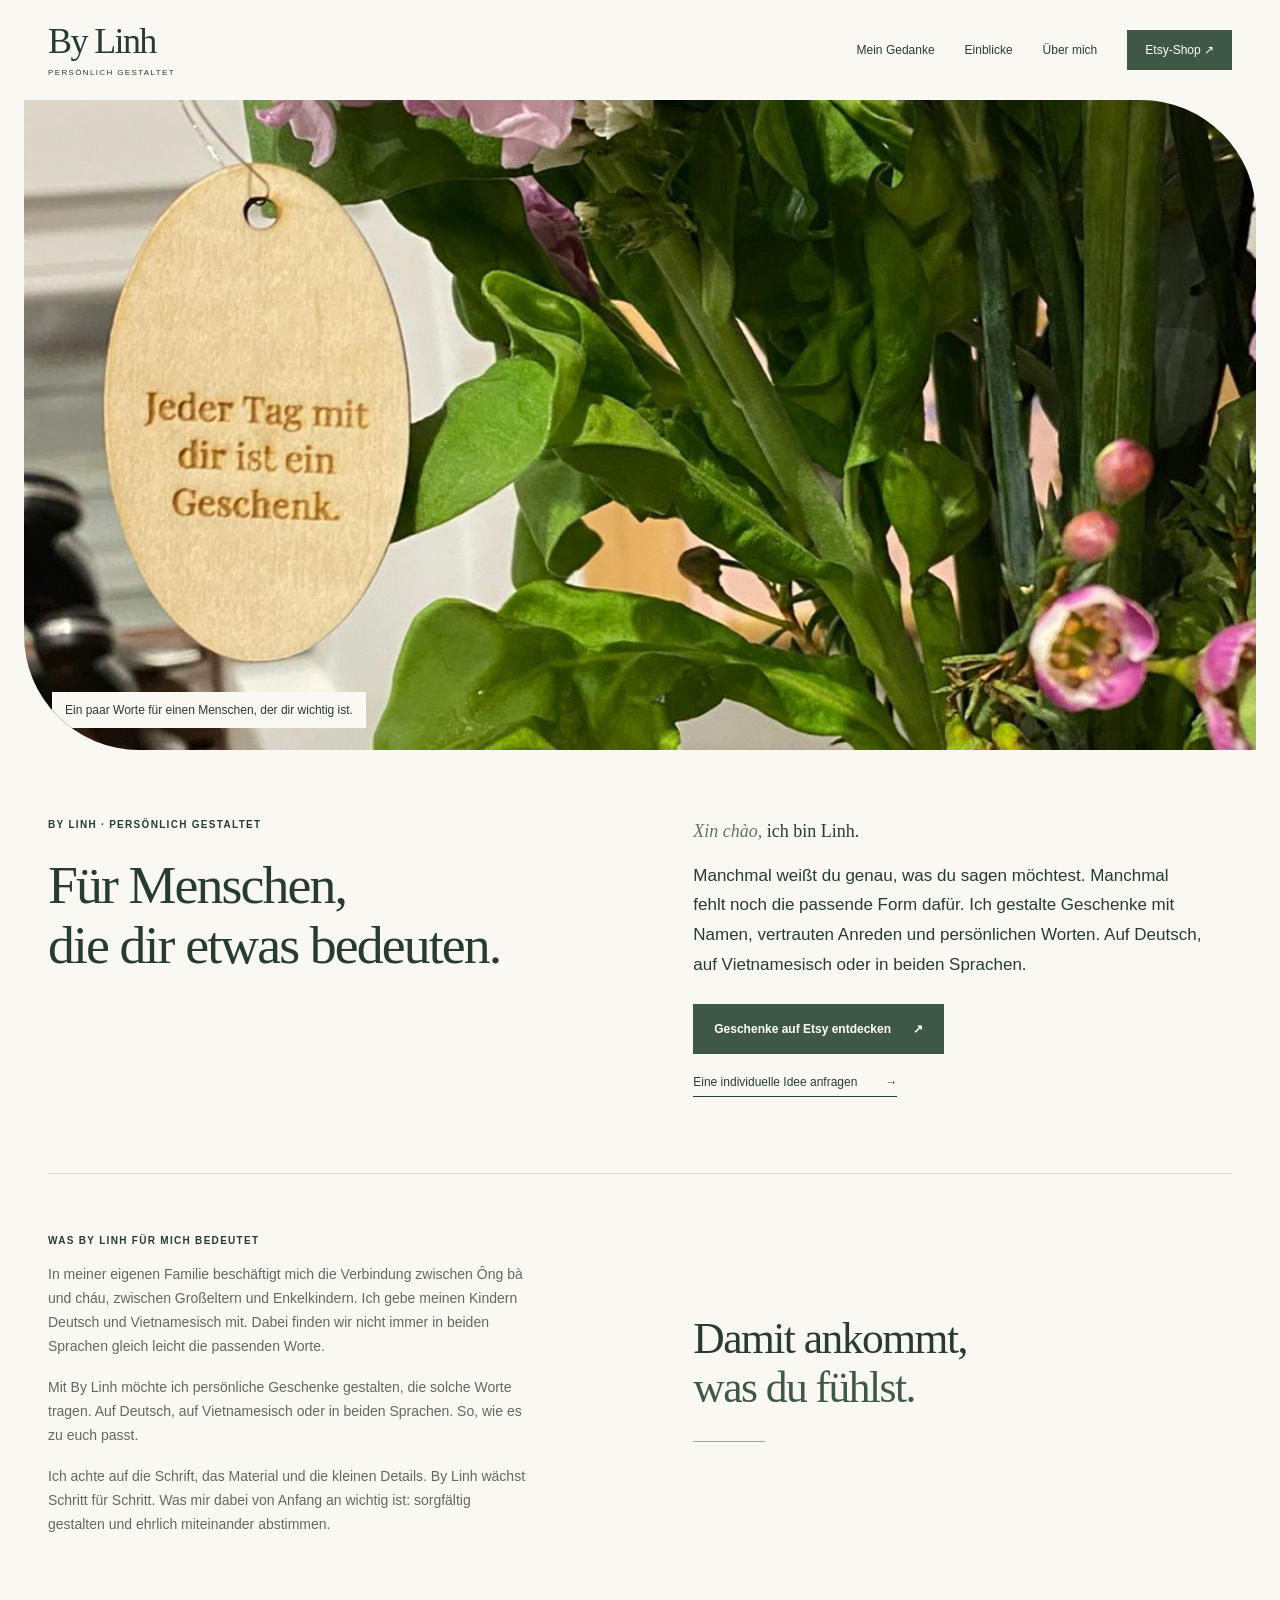
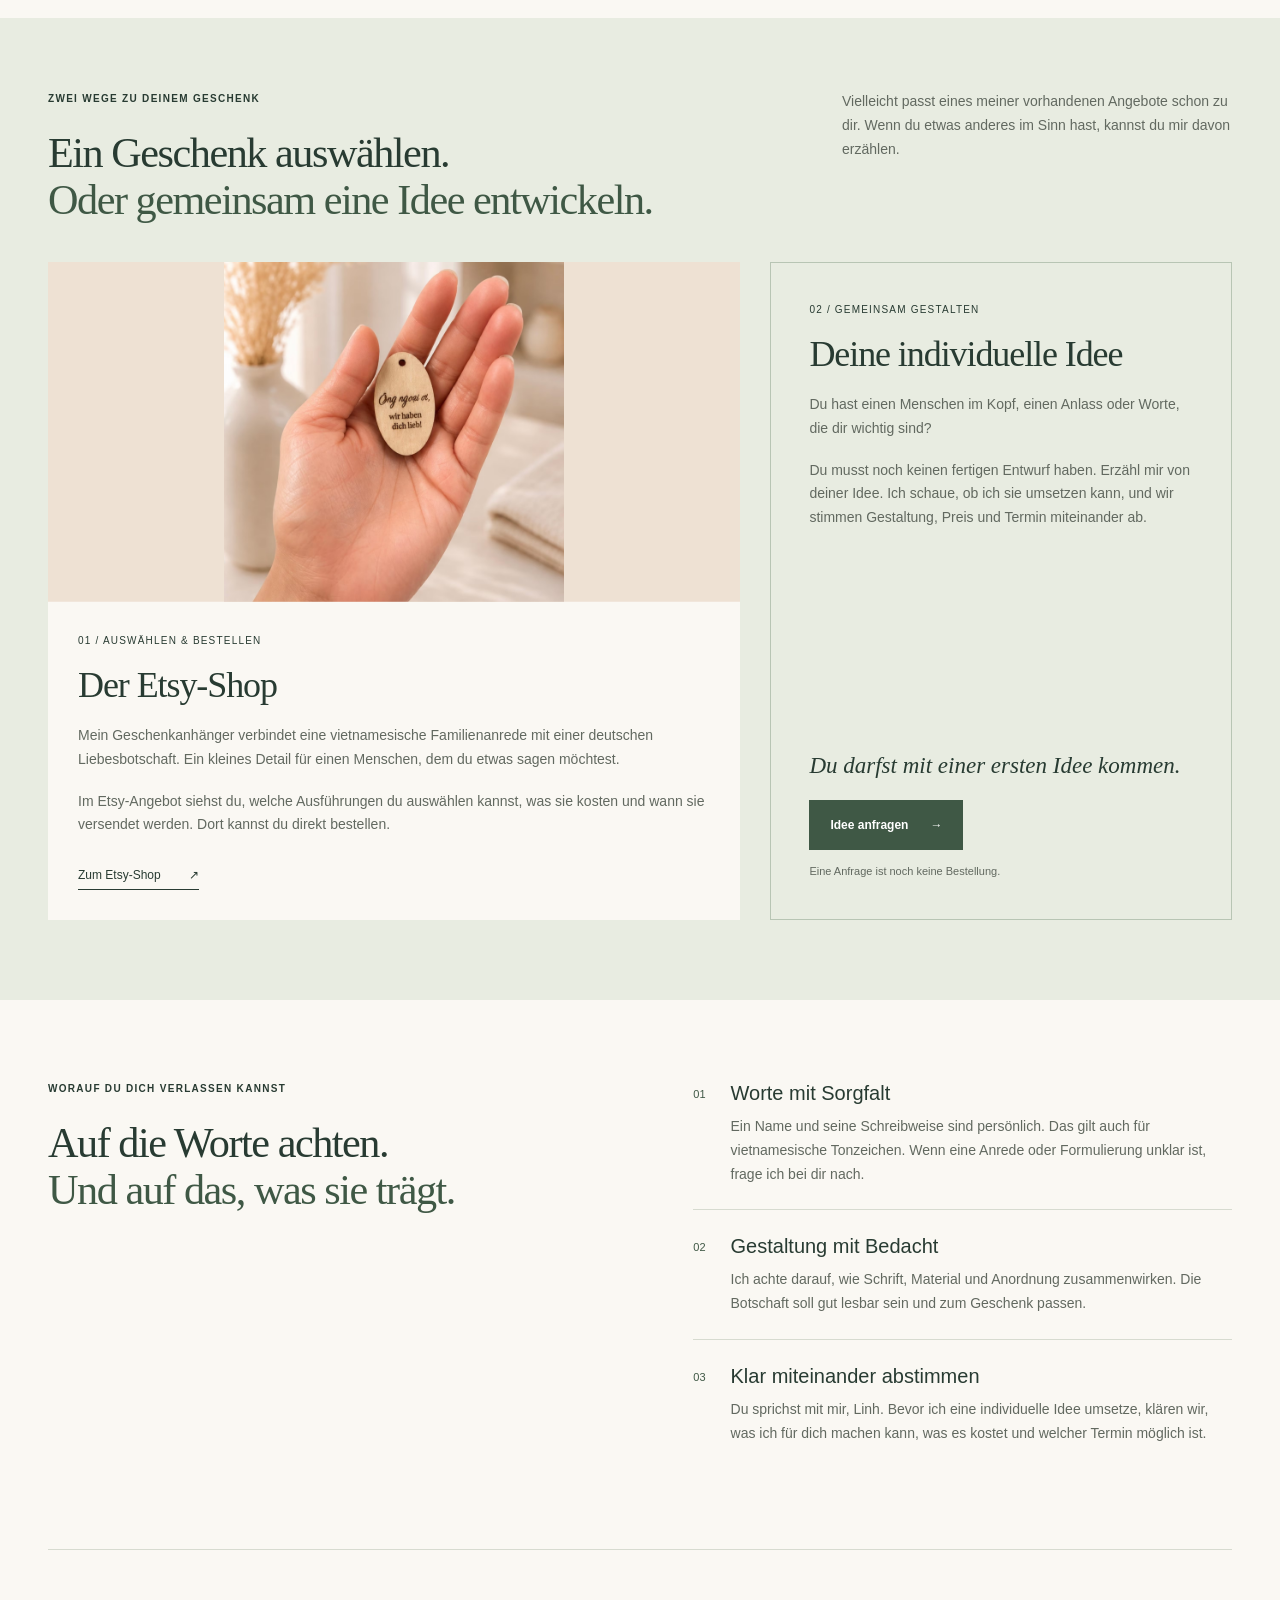
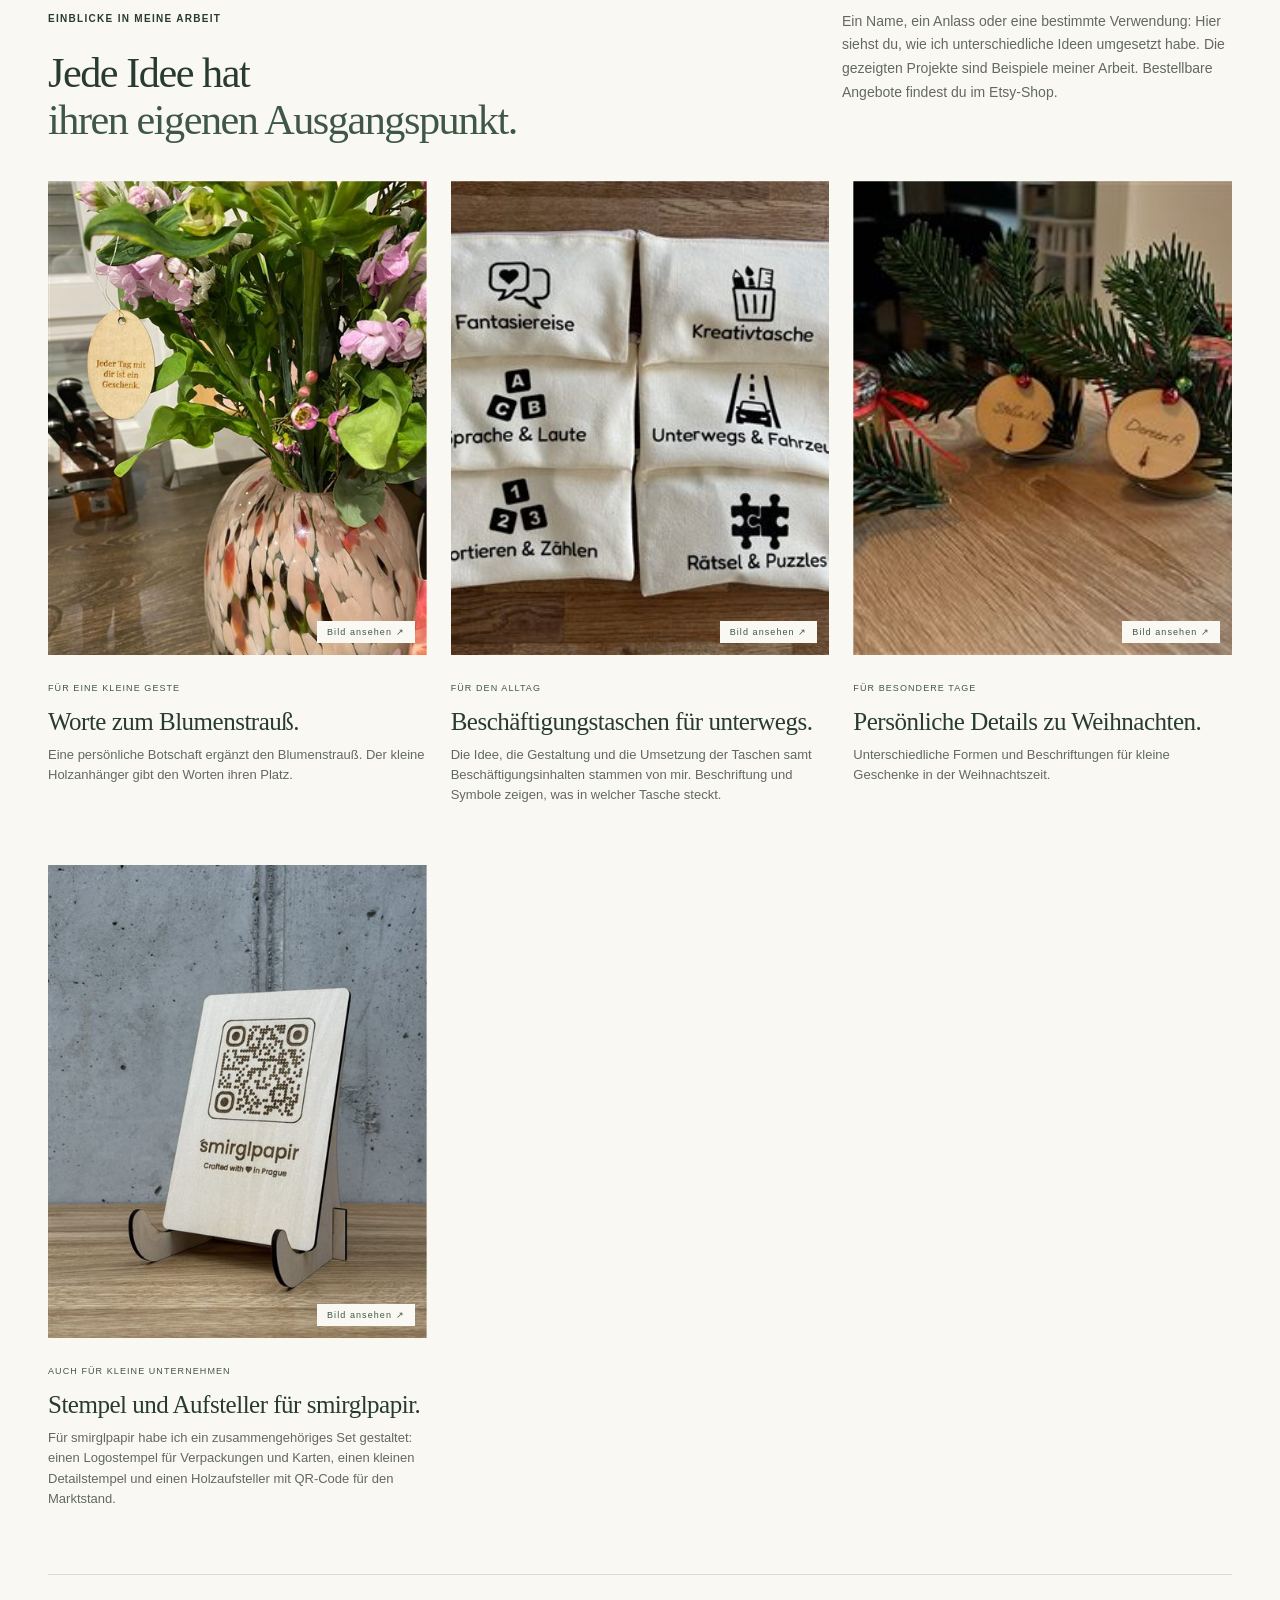
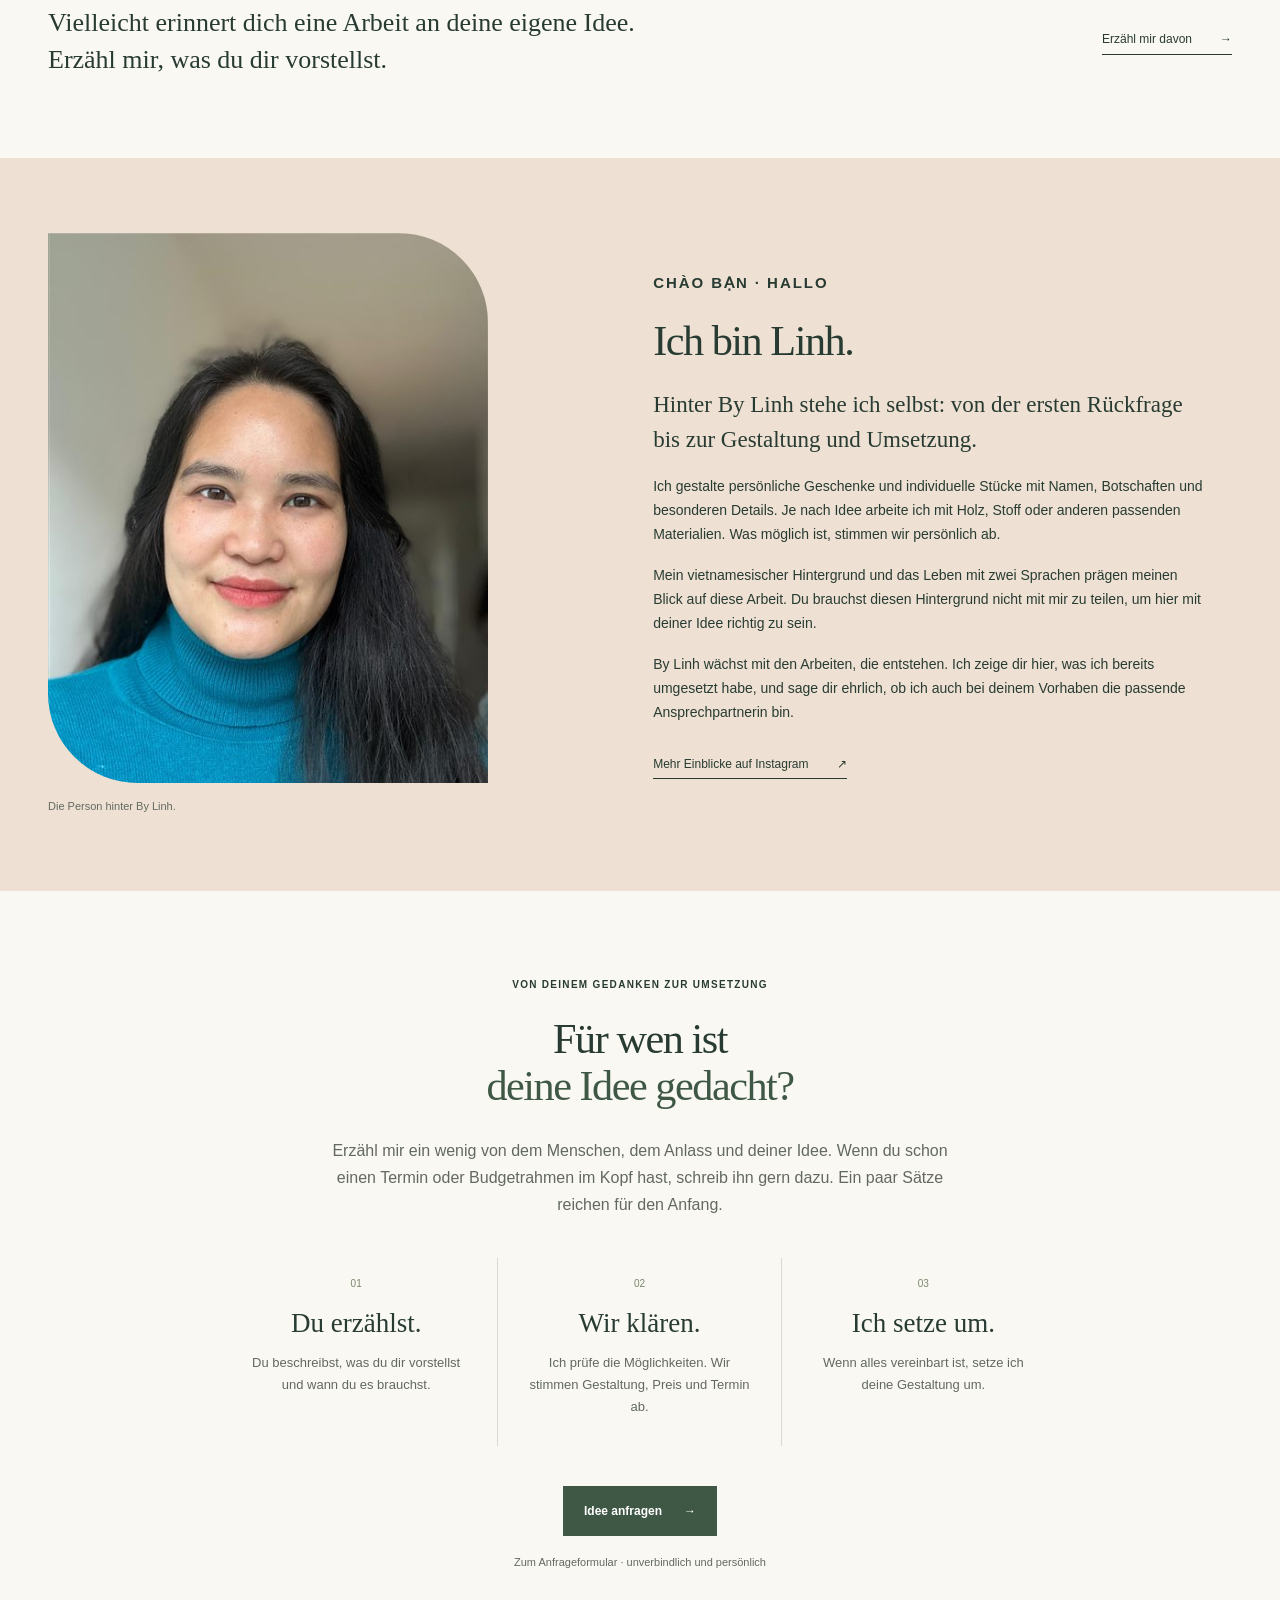
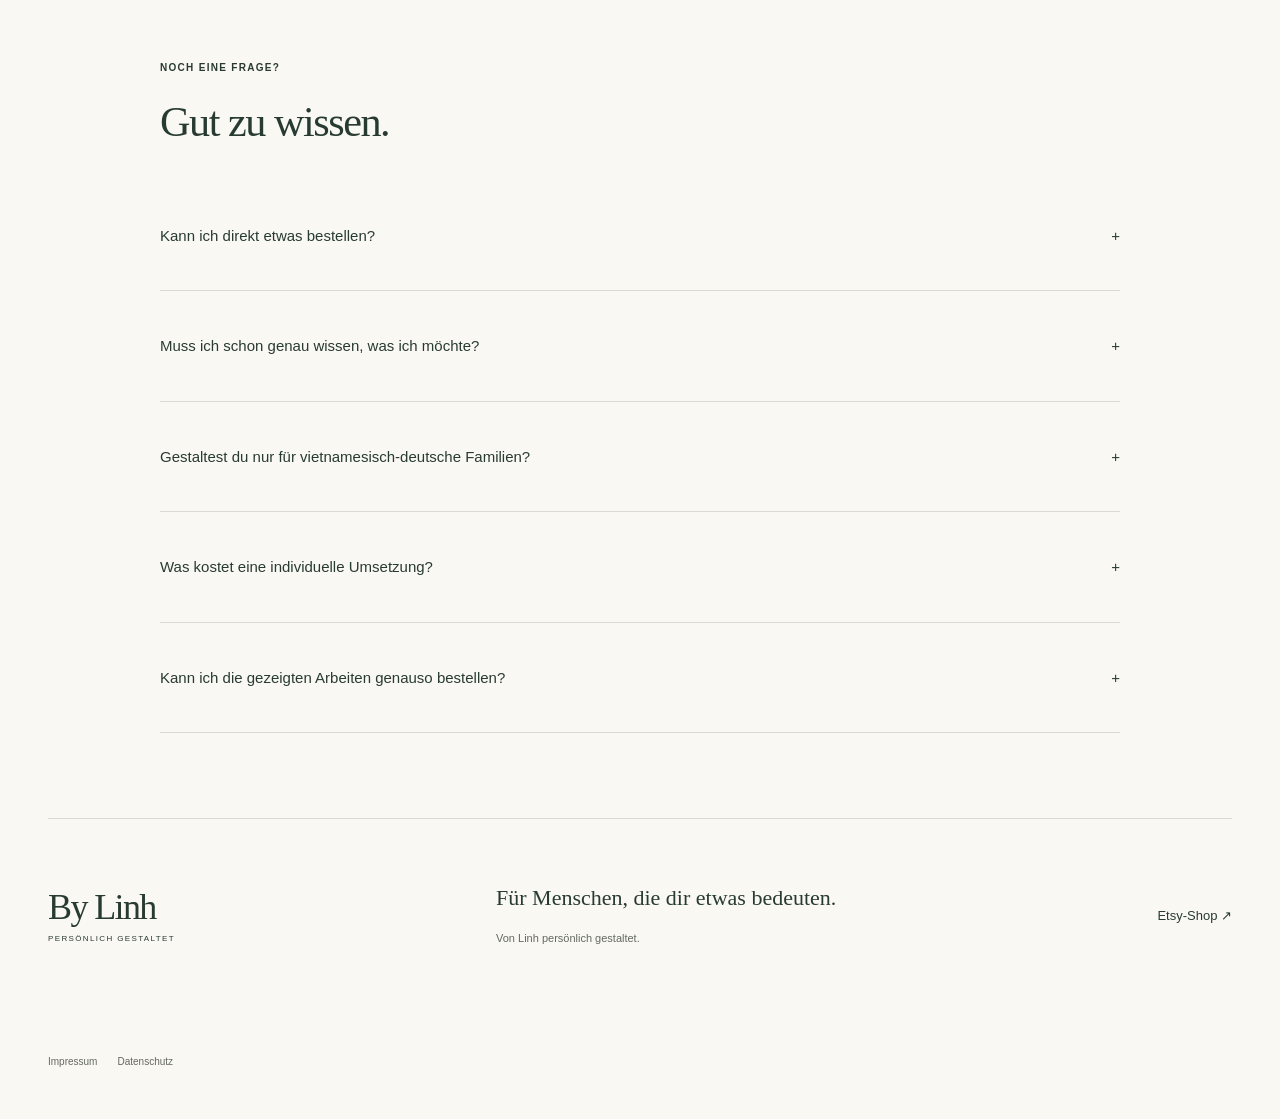
==== commit 61c2cc48: "Preserve legacy gallery anchor and document layout" ====
--- a/index.html
+++ b/index.html
@@ -7,7 +7,7 @@
 <section class="thought wrap" id="gedanke"><p class="eyebrow">WAS BY LINH FÜR MICH BEDEUTET</p><h2>Damit ankommt,<br><em>was du fühlst.</em></h2><div class="thought-bottom"><p>In meiner eigenen Familie beschäftigt mich die Verbindung zwischen <span lang="vi">Ông bà</span> und <span lang="vi">cháu</span>, zwischen Großeltern und Enkelkindern. Ich gebe meinen Kindern Deutsch und Vietnamesisch mit. Dabei finden wir nicht immer in beiden Sprachen gleich leicht die passenden Worte.</p><p>Mit By Linh möchte ich persönliche Geschenke gestalten, die solche Worte tragen. Auf Deutsch, auf Vietnamesisch oder in beiden Sprachen. So, wie es zu euch passt.</p><p>Ich achte auf die Schrift, das Material und die kleinen Details. By Linh wächst Schritt für Schritt. Was mir dabei von Anfang an wichtig ist: sorgfältig gestalten und ehrlich miteinander abstimmen.</p></div></section>
 <section class="paths"><div class="wrap"><div class="section-heading"><div><p class="eyebrow">ZWEI WEGE ZU DEINEM GESCHENK</p><h2>Ein Geschenk auswählen.<br><em>Oder gemeinsam eine Idee entwickeln.</em></h2></div><p>Vielleicht passt eines meiner vorhandenen Angebote schon zu dir. Wenn du etwas anderes im Sinn hast, kannst du mir davon erzählen.</p></div><div class="path-grid"><article class="catalog"><div class="path-photo"><img src="assets/images/anhaenger.avif" alt="Vorhandener bilingualer Holz-Geschenkanhänger aus dem Etsy-Angebot" loading="lazy"></div><div class="path-copy"><span class="step-label">01 / AUSWÄHLEN & BESTELLEN</span><h3>Der Etsy-Shop</h3><p>Mein Geschenkanhänger verbindet eine vietnamesische Familienanrede mit einer deutschen Liebesbotschaft. Ein kleines Detail für einen Menschen, dem du etwas sagen möchtest.</p><p>Im Etsy-Angebot siehst du, welche Ausführungen du auswählen kannst, was sie kosten und wann sie versendet werden. Dort kannst du direkt bestellen.</p><a class="text-link" href="https://bylinhde.etsy.com" target="_blank" rel="noopener">Zum Etsy-Shop <span>↗</span></a></div></article><article class="custom"><div><span class="step-label">02 / GEMEINSAM GESTALTEN</span><h3>Deine individuelle Idee</h3><p>Du hast einen Menschen im Kopf, einen Anlass oder Worte, die dir wichtig sind?</p><p>Du musst noch keinen fertigen Entwurf haben. Erzähl mir von deiner Idee. Ich schaue, ob ich sie umsetzen kann, und wir stimmen Gestaltung, Preis und Termin miteinander ab.</p></div><div class="custom-bottom"><p class="handwritten">Du darfst mit einer ersten Idee kommen.</p><a class="button primary" href="anfragen.html">Idee anfragen <span>→</span></a><small>Eine Anfrage ist noch keine Bestellung.</small></div></article></div></div></section>
 <section class="values wrap"><div><p class="eyebrow">WORAUF DU DICH VERLASSEN KANNST</p><h2>Auf die Worte achten.<br><em>Und auf das, was sie trägt.</em></h2></div><div class="value-list"><article><span>01</span><div><h3>Worte mit Sorgfalt</h3><p>Ein Name und seine Schreibweise sind persönlich. Das gilt auch für vietnamesische Tonzeichen. Wenn eine Anrede oder Formulierung unklar ist, frage ich bei dir nach.</p></div></article><article><span>02</span><div><h3>Gestaltung mit Bedacht</h3><p>Ich achte darauf, wie Schrift, Material und Anordnung zusammenwirken. Die Botschaft soll gut lesbar sein und zum Geschenk passen.</p></div></article><article><span>03</span><div><h3>Klar miteinander abstimmen</h3><p>Du sprichst mit mir, Linh. Bevor ich eine individuelle Idee umsetze, klären wir, was ich für dich machen kann, was es kostet und welcher Termin möglich ist.</p></div></article></div></section>
-<section class="portfolio wrap" id="arbeiten"><div class="section-heading"><div><p class="eyebrow">EINBLICKE IN MEINE ARBEIT</p><h2>Jede Idee hat<br><em>ihren eigenen Ausgangspunkt.</em></h2></div><p>Ein Name, ein Anlass oder eine bestimmte Verwendung: Hier siehst du, wie ich unterschiedliche Ideen umgesetzt habe. Die gezeigten Projekte sind Beispiele meiner Arbeit. Bestellbare Angebote findest du im Etsy-Shop.</p></div><div class="project-grid">
+<span id="galerie" aria-hidden="true"></span><section class="portfolio wrap" id="arbeiten"><div class="section-heading"><div><p class="eyebrow">EINBLICKE IN MEINE ARBEIT</p><h2>Jede Idee hat<br><em>ihren eigenen Ausgangspunkt.</em></h2></div><p>Ein Name, ein Anlass oder eine bestimmte Verwendung: Hier siehst du, wie ich unterschiedliche Ideen umgesetzt habe. Die gezeigten Projekte sind Beispiele meiner Arbeit. Bestellbare Angebote findest du im Etsy-Shop.</p></div><div class="project-grid">
 
 
 <article><img src="assets/images/blumen-960.jpg" data-project-image="blumen.jpg" srcset="assets/images/blumen-480.jpg 480w, assets/images/blumen-960.jpg 960w, assets/images/blumen-1600.jpg 1600w" sizes="(max-width: 520px) calc(100vw - 40px), (max-width: 760px) 46vw, 420px" alt="Holzanhänger als persönliches Detail am Blumenstrauß" loading="lazy"><div><span>FÜR EINE KLEINE GESTE</span><h3>Worte zum Blumenstrauß.</h3><p>Eine persönliche Botschaft ergänzt den Blumenstrauß. Der kleine Holzanhänger gibt den Worten ihren Platz.</p></div></article>
--- a/assets/css/style.css
+++ b/assets/css/style.css
@@ -0,0 +1,48 @@
+:root{--paper:#faf8f3;--ink:#283b32;--muted:#626960;--line:#d7dbd0;--sage:#e8ece1;--olive:#3f5845;--peach:#eee1d3;--serif:Georgia,'Times New Roman',serif}*{box-sizing:border-box}html{scroll-behavior:smooth;scroll-padding-top:100px}body{margin:0;background:var(--paper);color:var(--ink);font-family:'Segoe UI',Arial,sans-serif;font-size:16px;line-height:1.7}a{color:inherit;text-decoration:none}button,a,summary{-webkit-tap-highlight-color:transparent}a:focus-visible,summary:focus-visible{outline:3px solid #9f6a40;outline-offset:5px}img{display:block;width:100%;height:100%;object-fit:cover}p{margin:0 0 1.1rem}h1,h2,h3{margin:0;font-weight:400}h1,h2{font-family:var(--serif);letter-spacing:-.045em;line-height:1.08}h1{font-size:clamp(49px,5.4vw,78px)}h2{font-size:clamp(36px,3.6vw,51px)}em{font-weight:400;color:#61765f}h3{font-size:22px;line-height:1.35}.wrap{width:min(1180px,calc(100% - 100px));margin:auto}.preview{padding:7px 30px;text-align:center;font-size:10px;letter-spacing:.12em;background:#e5e7dd;color:#465344}.preview span{margin-left:20px;letter-spacing:0}header{width:min(1300px,calc(100% - 80px));height:108px;margin:auto;display:flex;align-items:center;justify-content:space-between;border-bottom:1px solid var(--line)}.wordmark{font-family:var(--serif);font-size:38px;line-height:1;letter-spacing:-.06em}.wordmark span{display:block;font-family:'Segoe UI',sans-serif;font-size:9px;letter-spacing:.2em;margin-top:10px;text-transform:uppercase}nav{display:flex;gap:35px;align-items:center;font-size:13px}nav a:hover,.text-link:hover{color:#7e583e}.nav-shop{border-bottom:1px solid var(--ink);padding:7px 0}.hero{padding:75px 0 95px;display:grid;grid-template-columns:1.05fr 1fr;gap:70px;align-items:center}.eyebrow{font-size:10px;font-weight:650;letter-spacing:.2em;margin-bottom:26px}.hero h1{margin-bottom:26px}.hero-copy>p:not(.eyebrow):not(.small-note){max-width:445px;color:var(--muted);font-size:15px}.hero-copy p.intro{font-size:19px!important;line-height:1.65;color:var(--ink)!important}.actions{display:flex;flex-direction:column;align-items:flex-start;gap:20px;margin-top:28px}.button{display:inline-flex;align-items:center;justify-content:space-between;gap:35px;padding:16px 23px;font-size:13px;font-weight:600;border:1px solid var(--olive);transition:background .2s}.primary{background:var(--olive);color:white}.primary:hover{background:#2c4231}.text-link{font-size:13px;font-weight:650;display:inline-flex;align-items:center;gap:28px;border-bottom:1px solid;padding-bottom:4px}.small-note{font-size:11px;color:var(--muted);margin-top:17px}.hero-visual{position:relative;height:620px;margin-right:16px}.hero-visual>img{border-radius:150px 4px 4px 4px;object-position:45% 50%}.image-note{position:absolute;bottom:22px;left:-24px;background:var(--paper);padding:18px 25px;box-shadow:0 8px 30px #26352a0b;max-width:320px}.image-note span{display:block;font-size:12px;color:var(--muted)}.image-note strong{font-family:var(--serif);font-size:21px;font-weight:400}.vertical-note{position:absolute;right:-31px;top:50%;writing-mode:vertical-rl;font-size:9px;letter-spacing:.2em}.thought{padding:65px 0 85px;border-top:1px solid var(--line)}.thought h2{font-size:clamp(30px,3.5vw,49px);max-width:940px}.thought-bottom{display:flex;gap:25px;align-items:flex-start;margin-top:35px;margin-left:auto;width:54%}.thought-bottom p{font-size:14px;color:var(--muted)}.paths{background:var(--sage);padding:85px 0 95px}.section-heading{display:flex;justify-content:space-between;align-items:flex-end;gap:55px;margin-bottom:45px}.section-heading>p{max-width:340px;color:var(--muted);font-size:14px;margin:0}.path-grid{display:grid;grid-template-columns:1.5fr 1fr;gap:25px}.catalog{background:var(--paper);display:flex;flex-direction:column}.path-photo{height:330px;overflow:hidden}.path-photo img{object-position:center 50%}.path-copy{padding:30px 35px 35px}.step-label{font-size:9px;letter-spacing:.15em;display:block;margin-bottom:12px}.path-copy h3,.custom h3{font-family:var(--serif);font-size:34px;letter-spacing:-.03em;margin-bottom:15px}.path-copy p,.custom p{font-size:14px;color:var(--muted)}.path-copy .text-link{margin-top:10px}.custom{border:1px solid #bac4b4;padding:36px;display:flex;flex-direction:column;justify-content:space-between}.custom-bottom{margin-top:45px}.handwritten{font-family:var(--serif);font-style:italic;font-size:23px!important;color:var(--ink)!important;line-height:1.4}.custom small{display:block;font-size:11px;margin-top:12px;color:var(--muted)}.values{padding:100px 0;display:grid;grid-template-columns:1fr 1fr;gap:70px}.value-list article{display:flex;gap:25px;border-bottom:1px solid var(--line);padding:22px 0}.value-list article:first-child{padding-top:0}.value-list article>span{font-size:11px;color:#7e8876;padding-top:5px}.value-list h3{font-size:19px;margin-bottom:8px}.value-list p{font-size:14px;color:var(--muted);margin:0}.portfolio{padding:35px 0 95px}.project-grid{display:grid;grid-template-columns:repeat(3,1fr);gap:45px 25px}.project-grid article img{height:285px;background:var(--peach);transition:transform .4s}.project-grid article>div{padding-top:19px}.project-grid article span{font-size:9px;letter-spacing:.13em;color:var(--muted)}.project-grid h3{font-family:var(--serif);font-size:24px;margin:8px 0;letter-spacing:-.02em}.project-grid p{font-size:13px;color:var(--muted);line-height:1.55}.portfolio-end{margin-top:45px;border-top:1px solid var(--line);padding-top:30px;display:flex;justify-content:space-between;align-items:center}.portfolio-end p{font-family:var(--serif);font-size:24px;line-height:1.4;margin:0}.about{background:var(--peach);padding:85px 0}.about-grid{display:grid;grid-template-columns:.8fr 1fr;gap:110px;align-items:center}.portrait{max-width:340px}.portrait img{height:400px;object-position:center 35%;border-radius:3px 100px 3px 3px}.portrait>span{display:block;font-size:11px;margin-top:14px;color:var(--muted)}.about h2{margin-bottom:25px}.about p:not(.eyebrow){font-size:14px}.about-lead{font-family:var(--serif);font-size:23px!important;line-height:1.5}.about .text-link{margin-top:12px}.inquiry{text-align:center;padding:100px 0 85px}.inquiry-intro{max-width:620px;margin:27px auto 40px;color:var(--muted);font-size:15px}.process{display:grid;grid-template-columns:repeat(3,1fr);max-width:850px;margin:45px auto}.process>div{padding:10px 25px;border-right:1px solid var(--line)}.process>div:last-child{border:0}.process span{font-size:10px;color:#7b886e}.process h3{font-family:var(--serif);font-size:27px;margin:10px 0}.process p{font-size:13px;color:var(--muted)}.faq{max-width:800px;padding-bottom:100px}.faq h2{margin-bottom:35px}.faq details{border-bottom:1px solid var(--line);padding:20px 0}.faq summary{cursor:pointer;list-style:none;display:flex;justify-content:space-between;font-size:15px;gap:20px}.faq summary::-webkit-details-marker{display:none}.faq details[open] summary span{transform:rotate(45deg)}.faq details p{font-size:14px;max-width:690px;padding-top:16px;color:var(--muted);margin:0}.faq details a{text-decoration:underline}footer{border-top:1px solid var(--line);padding:40px 0 25px}.footer-top{display:flex;justify-content:space-between;align-items:center;gap:30px}.footer-top p{font-family:var(--serif);font-size:20px;margin:0}.footer-top>a:last-child{font-size:13px}.footer-bottom{display:flex;justify-content:space-between;margin-top:40px;font-size:10px;color:var(--muted);gap:20px}.footer-bottom div{display:flex;gap:20px}@media(min-width:1600px){.hero-visual{height:670px}}@media(max-width:1050px){.wrap{width:calc(100% - 60px)}header{width:calc(100% - 60px)}.hero{gap:40px}.hero-visual{height:590px}.project-grid article img{height:240px}.about-grid{gap:60px}}@media(max-width:760px){.wrap{width:calc(100% - 40px)}.preview{font-size:8px;padding:6px 12px}.preview span{display:none}header{width:calc(100% - 40px);height:85px}.wordmark{font-size:31px}.wordmark span{font-size:7px}nav{gap:18px;font-size:11px}nav a:first-child,nav a:nth-child(3){display:none}.hero{padding:40px 0 55px;grid-template-columns:1fr;gap:35px}.hero h1{font-size:58px}.hero h1 br:last-child{display:none}.hero-copy>p:not(.eyebrow):not(.small-note){max-width:none}.hero-visual{height:440px;margin:0 16px 0 12px}.hero-visual>img{border-top-left-radius:110px}.image-note{left:-12px;bottom:20px;padding:14px 18px}.image-note strong{font-size:20px}.eyebrow{font-size:9px;margin-bottom:20px}.thought{padding:45px 0 55px}.thought h2{font-size:32px;line-height:1.2}.thought-bottom{width:100%;margin-top:25px}.paths{padding:55px 0}.section-heading{display:block;margin-bottom:30px}.section-heading>p{max-width:none;margin-top:22px}.path-grid{grid-template-columns:1fr}.path-photo{height:300px}.path-copy{padding:26px}.custom{padding:28px}.custom-bottom{margin-top:25px}.values{grid-template-columns:1fr;padding:60px 0;gap:35px}.portfolio{padding:15px 0 55px}.project-grid{grid-template-columns:1fr 1fr;gap:25px 16px}.project-grid article img{height:200px}.project-grid article span{font-size:8px}.project-grid h3{font-size:21px}.project-grid p{font-size:12px}.portfolio-end{align-items:flex-start;gap:22px;flex-direction:column}.portfolio-end p{font-size:23px}.about{padding:55px 0}.about-grid{grid-template-columns:1fr;gap:35px}.portrait{max-width:250px}.portrait img{height:290px}.inquiry{padding:65px 0 45px}.process{grid-template-columns:1fr;text-align:left;margin:25px auto}.process>div{border-right:0;border-bottom:1px solid var(--line);padding:15px 0}.process h3{display:inline;margin-left:14px;font-size:25px}.process p{margin:7px 0 0 32px}.faq{padding-bottom:60px}.footer-top{flex-wrap:wrap}.footer-top p{width:100%;order:3;font-size:19px}.footer-bottom{flex-direction:column;margin-top:25px}.footer-bottom span{font-size:9px}}@media(max-width:390px){.hero h1{font-size:49px}.project-grid{grid-template-columns:1fr}.project-grid article img{height:310px}.hero-visual{height:370px}.button{gap:18px;padding:15px 18px}}@media(prefers-reduced-motion:reduce){html{scroll-behavior:auto}*{transition:none!important}}
+
+/* Vietnamese accents */
+.viet-greeting{font-family:var(--serif);font-size:18px!important;color:var(--ink)!important;margin-bottom:20px}.viet-greeting [lang]{font-style:italic;color:#61765f}.viet-line{display:flex;align-items:baseline;gap:20px;margin-bottom:25px}.viet-line [lang]{font-family:var(--serif);font-style:italic;font-size:26px;color:#61765f}.viet-line>span:last-child{font-size:12px;color:var(--muted)}.footer-top p [lang]{font-style:italic;color:#61765f}.footer-top p small{font-family:Segoe UI,Arial,sans-serif;font-size:11px;color:var(--muted)}@media(max-width:760px){.viet-line{align-items:flex-start;flex-direction:column;gap:2px}.viet-line [lang]{font-size:24px}}
+
+/* Legal subpages */
+.legal-title{padding:55px 0 45px;border-bottom:1px solid var(--line)}.legal-title>.text-link{font-size:12px;margin-bottom:40px}.legal-title .eyebrow{margin-bottom:18px}.legal-title h1{font-size:clamp(38px,5vw,65px);overflow-wrap:anywhere}.legal-layout{display:grid;grid-template-columns:250px minmax(0,1fr);gap:85px;padding:50px 0 100px}.legal-layout aside{align-self:start;position:sticky;top:30px}.legal-layout aside>a{display:block;font-size:12px;color:var(--muted);margin:0 0 14px;line-height:1.5}.legal-layout aside>a:hover{text-decoration:underline}.legal-other{padding-top:20px;margin-top:25px;border-top:1px solid var(--line);font-size:12px}.legal-content{max-width:720px;overflow-wrap:anywhere}.legal-content h2{font-family:var(--serif);font-size:27px;line-height:1.3;letter-spacing:-.025em;margin:38px 0 15px;scroll-margin-top:30px}.legal-content h2:first-child{margin-top:0}.legal-content p,.legal-content li{font-size:15px;color:var(--muted);line-height:1.9}.legal-content p{margin-bottom:20px}.legal-content a{text-decoration:underline;text-underline-offset:3px;color:var(--ink)}.legal-content ul{padding-left:20px;margin:0 0 22px}.legal-content li{padding-left:4px}@media(max-width:760px){.legal-title{padding:35px 0}.legal-title>.text-link{margin-bottom:30px}.legal-layout{grid-template-columns:1fr;gap:35px;padding:30px 0 60px}.legal-layout aside{position:static;padding-bottom:20px;border-bottom:1px solid var(--line)}.legal-layout aside>a{display:inline-block;margin:0 16px 10px 0}.legal-other{padding-top:12px;margin-top:10px}.legal-content h2{font-size:25px}.legal-content p,.legal-content li{font-size:15px}}
+
+.legal-review-note{background:#eee1d3;border-left:3px solid #916947;padding:18px 22px;font-size:13px;margin-top:25px}.legal-review-note strong{display:block}.legal-review-note a{text-decoration:underline}
+
+/* 08.11.2026 — editorial composition inspired by Dumae; existing By Linh palette */
+:root{--paper:#faf8f3;--ink:#283b32;--olive:#3f5845;--sage:#e8ece1;--peach:#eee1d3;--line:#d7dbd0}
+body{font-family:'Segoe UI',Arial,sans-serif;font-size:16px;line-height:1.7}
+.wrap{width:min(1280px,calc(100% - 96px))}
+.preview{background:var(--peach);font-size:10px;padding:8px 20px;letter-spacing:.08em}
+header{height:100px;width:calc(100% - 96px);max-width:1440px;border:0}
+.wordmark{font-size:36px;letter-spacing:-.045em}.wordmark span{font-size:8px;letter-spacing:.17em}
+nav{gap:30px;font-size:12px}.nav-shop{border:0;background:var(--olive);color:white;padding:10px 18px}.nav-shop:hover{color:white;background:var(--ink)}
+h1,h2{letter-spacing:-.035em;line-height:1.12}h1{font-size:clamp(37px,4.2vw,64px)}h2{font-size:clamp(33px,3.3vw,48px)}h3{font-size:24px}em{color:var(--olive);font-style:normal}
+.eyebrow{font-size:10px;letter-spacing:.13em;margin-bottom:22px}.button{font-size:12px;border-radius:0;padding:14px 20px;gap:22px}.text-link{font-size:12px;font-weight:500}
+.hero-editorial-image{position:relative;height:clamp(370px,53vw,650px);overflow:hidden;background:var(--peach);margin:0 24px}
+.hero-editorial-image img{object-position:50% 53%;width:100%;height:100%}
+.hero-caption{position:absolute;left:28px;bottom:22px;margin:0;padding:8px 13px;background:var(--paper);color:var(--ink);font-size:12px}
+.hero-editorial-intro{display:grid;grid-template-columns:1fr 1fr;gap:9%;padding:66px 0 76px;align-items:start}
+.hero-editorial-intro .intro{font-size:17px;line-height:1.75;max-width:510px}.hero-editorial-intro .viet-greeting{font-size:14px;margin:0 0 14px}.hero-editorial-intro .actions{margin-top:24px;gap:18px}
+.thought{padding:58px 0 64px;display:grid;grid-template-columns:1fr 1fr;column-gap:9%;border-top:1px solid var(--line)}
+.thought>.eyebrow{grid-column:1;margin:0 0 14px}.thought .viet-line{grid-column:1;margin-bottom:24px}.thought h2{grid-column:2;grid-row:1 / 4;font-size:clamp(33px,3.4vw,48px);align-self:center}.thought-bottom{grid-column:1;width:auto;margin:0;max-width:480px}.thought-bottom p{font-size:14px}
+.paths{background:var(--sage);padding:72px 0 80px}.section-heading{align-items:start;gap:60px;margin-bottom:38px}.section-heading>p{font-size:14px;max-width:390px}.path-grid{gap:30px}.catalog{background:var(--paper);border:0}.path-photo{height:340px}.path-photo img{object-fit:contain;background:var(--peach)}.path-copy{padding:30px}.step-label{font-size:10px;letter-spacing:.12em}.path-copy h3,.custom h3{font-family:var(--serif);font-size:36px}.custom{border:1px solid #b8c5b4;background:transparent;padding:38px}.custom p,.path-copy p{font-size:14px}.handwritten{font-family:var(--serif);font-style:italic;font-size:26px}
+.values{padding:80px 0;gap:9%}.value-list article{padding:23px 0}.value-list article:first-child{padding-top:0}.value-list h3{font-size:20px}.value-list p{font-size:14px}.value-list article>span{color:var(--olive)}
+.portfolio{padding:60px 0 80px;border-top:1px solid var(--line)}.project-grid{grid-template-columns:repeat(3,minmax(0,1fr));gap:42px 24px}.project-grid article img{height:auto;aspect-ratio:4/5;object-fit:cover;border-radius:0}.project-grid article>div{padding:17px 0 0}.project-grid article span{font-size:9px;letter-spacing:.12em;color:var(--olive)}.project-grid h3{font-family:var(--serif);font-size:25px;line-height:1.2;margin:8px 0}.project-grid p{font-size:13px}.portfolio-end{margin-top:48px;padding-top:30px}.portfolio-end p{font-size:26px}
+.about{background:var(--peach);padding:75px 0}.about-grid{grid-template-columns:.8fr 1fr;gap:12%;align-items:center}.portrait{max-width:440px}.portrait img{height:auto;aspect-ratio:4/5;border-radius:0;object-position:center}.portrait>span{font-size:11px}.about h2{margin-bottom:24px}.about p{font-size:15px;max-width:550px}.about .about-lead{font-size:21px;line-height:1.5}
+.inquiry{padding:85px 0 70px}.inquiry-intro{font-size:16px}.process{margin:40px auto}.process h3{font-size:27px}.faq{padding-bottom:85px;max-width:960px}.faq summary{font-size:15px;padding:22px 0}.faq details p{font-size:14px;max-width:720px}
+footer{padding-top:35px}.footer-top{padding:25px 0 35px}.footer-top p{font-size:22px}.footer-bottom{padding:24px 0}.legal-title{padding-top:55px}.legal-title h1{font-size:clamp(42px,5vw,64px)}.legal-review-note{background:var(--peach);border-left-color:var(--olive)}
+@media(max-width:900px){header{width:calc(100% - 48px)}.wrap{width:calc(100% - 48px)}.hero-editorial-intro{gap:40px}.path-photo{height:280px}.project-grid{gap:32px 18px}.project-grid h3{font-size:22px}.about-grid{gap:7%}}
+@media(max-width:650px){header{height:auto;min-height:106px;flex-wrap:wrap;padding:18px 0;gap:20px}.wordmark{font-size:32px}nav{display:flex;flex-wrap:wrap;gap:12px 20px;width:100%;font-size:11px;justify-content:space-between}nav .nav-shop{padding:6px 10px}.preview span{display:none}.hero-editorial-image{margin:0 12px;height:410px}.hero-editorial-image img{object-position:48% 50%}.hero-caption{left:14px;bottom:14px;font-size:10px;max-width:calc(100% - 28px)}.hero-editorial-intro{grid-template-columns:1fr;gap:28px;padding:36px 0 45px}.hero-editorial-intro h1{font-size:40px}.hero-editorial-intro .eyebrow{margin-bottom:15px}.hero-editorial-intro .intro{font-size:15px}.thought{display:block;padding:38px 0}.thought h2{margin:24px 0}.thought-bottom{width:100%;max-width:none}.thought .viet-line{margin-bottom:0}.paths{padding:48px 0}.path-grid{grid-template-columns:1fr;gap:22px}.path-copy,.custom{padding:25px}.path-photo{height:310px}.section-heading{display:block}.section-heading>p{margin-top:20px;max-width:none}.values{grid-template-columns:1fr;gap:30px;padding:48px 0}.portfolio{padding:45px 0}.project-grid{grid-template-columns:1fr 1fr;gap:28px 16px}.project-grid h3{font-size:22px}.project-grid article span{font-size:8px}.project-grid p{font-size:12px}.portfolio-end{flex-direction:column;align-items:start;gap:20px}.about{padding:48px 0}.about-grid{grid-template-columns:1fr;gap:30px}.portrait{max-width:none;width:74%}.about .about-lead{font-size:20px}.inquiry{padding:50px 0}.process{grid-template-columns:1fr;margin:24px auto}.process h3{font-size:25px}.faq{padding-bottom:48px}.footer-top p{font-size:20px}}
+@media(prefers-reduced-motion:reduce){html{scroll-behavior:auto}}
+.thought-bottom{display:block}
+
+/* Tally integration 09.11.2026 */
+.inquiry-form{max-width:720px;margin:40px auto 0;text-align:left}.inquiry-form iframe{display:block;width:100%;border:0}.inquiry .small-note a{text-decoration:underline;text-underline-offset:3px}
+
+.request-page{max-width:860px;padding:45px 0 70px}.request-heading{max-width:660px;margin:48px auto 0}.request-heading h1{margin-bottom:24px}.request-heading>p:not(.eyebrow):not(.small-note){font-size:17px;max-width:570px}.request-page .inquiry-form{margin-top:30px}.request-page>.small-note{max-width:720px;margin:18px auto}@media(max-width:650px){.request-page{padding-top:30px}.request-heading{margin-top:35px}.request-heading h1{font-size:42px}.request-heading>p:not(.eyebrow):not(.small-note){font-size:15px}}
+
+/* Clickable original project images */
+.project-open{position:relative;display:block;width:100%;padding:0;border:0;background:var(--peach);color:var(--ink);cursor:zoom-in;text-align:left}.project-open:focus-visible,.project-gallery button:focus-visible{outline:3px solid var(--olive);outline-offset:4px}.project-zoom{position:absolute;right:12px;bottom:12px;padding:6px 10px;background:var(--paper);font:11px 'Segoe UI',Arial,sans-serif}.gallery-visible{overflow:hidden}.project-gallery{border:0;padding:0;background:transparent;color:var(--ink);max-width:none;max-height:none;width:100%;height:100%;inset:0;margin:0;overflow:auto}.project-gallery::backdrop{background:rgba(24,32,26,.85)}.gallery-panel{width:min(1060px,calc(100% - 48px));margin:24px auto;background:var(--paper)}.gallery-toolbar{display:flex;justify-content:space-between;align-items:center;padding:12px 20px;border-bottom:1px solid var(--line)}.gallery-count{font-size:12px}.gallery-close{border:0;background:transparent;color:var(--ink);padding:10px;cursor:pointer;font:14px 'Segoe UI',Arial,sans-serif}.gallery-stage{position:relative;background:#eee9df;display:flex;align-items:center;justify-content:center;min-height:200px}.gallery-stage>img{width:100%;height:min(68vh,760px);object-fit:contain}.gallery-prev,.gallery-next{position:absolute;top:50%;transform:translateY(-50%);height:46px;width:46px;border:1px solid var(--line);background:var(--paper);color:var(--ink);cursor:pointer;font-size:22px}.gallery-prev{left:14px}.gallery-next{right:14px}.gallery-caption{padding:22px 28px 26px}.gallery-caption h2{font-size:29px;line-height:1.2;margin-bottom:10px}.gallery-caption p{font-size:14px;max-width:700px;margin-bottom:12px}.gallery-caption small{font-size:11px;color:var(--muted)}@media(max-width:650px){.gallery-panel{width:calc(100% - 20px);margin:10px auto}.gallery-stage>img{height:58vh}.gallery-prev,.gallery-next{width:40px;height:44px}.gallery-prev{left:6px}.gallery-next{right:6px}.gallery-caption{padding:20px}.gallery-caption h2{font-size:25px}}
+
+/* One section divider; no extra rule under the final value. */
+.value-list article:last-child{border-bottom:0}
--- a/assets/css/motion.css
+++ b/assets/css/motion.css
@@ -0,0 +1,35 @@
+/* By Linh · quiet motion study · 11.11.2026 */
+.gallery-project-grid:not([hidden]){display:grid;grid-template-columns:repeat(2,minmax(0,1fr));gap:18px;padding:22px;background:var(--paper)}
+.gallery-project-grid figure{margin:0;min-width:0}
+.gallery-project-grid img{display:block;width:100%;height:360px;object-fit:contain;background:#eee9df}
+.gallery-project-grid figcaption{font-size:12px;padding:9px 0;color:var(--muted)}
+.gallery-project-grid figure:last-child:nth-child(odd){grid-column:1/-1}
+.gallery-set-view .gallery-stage{min-height:60px;justify-content:space-between;padding:8px 16px}
+.gallery-set-view .gallery-stage>img[hidden]{display:none}
+.gallery-set-view .gallery-prev,.gallery-set-view .gallery-next{position:static;transform:none}
+@media(max-width:650px){.gallery-project-grid:not([hidden]){grid-template-columns:1fr;padding:14px;gap:16px}.gallery-project-grid img{height:auto;max-height:65vh}.gallery-project-grid figure:last-child{grid-column:auto}}
+/* Diagonally opposed corners: top right and bottom left. */
+.hero-editorial-image{border-radius:0 clamp(60px,9vw,150px) 0 clamp(60px,9vw,150px);isolation:isolate}
+.hero-editorial-image img{object-position:20% 35%;transform-origin:20% 42%;transform:scale(1.4)}
+.portrait img{border-radius:0 clamp(55px,7vw,105px) 0 clamp(55px,7vw,105px)}
+.motion-reveal{opacity:1;transform:translateY(0);transition:opacity 1s ease var(--motion-delay,0ms),transform 1.25s cubic-bezier(.22,1,.36,1) var(--motion-delay,0ms),clip-path 1.35s cubic-bezier(.22,1,.36,1) var(--motion-delay,0ms)}
+.motion-image{clip-path:inset(0 0 0 0)}
+.motion-waiting{opacity:0;transform:translateY(48px)}
+.motion-image.motion-waiting{clip-path:inset(0 0 24% 0);transform:translateY(30px)}
+.thought h2{position:relative;padding-bottom:30px}
+.thought h2::after{content:"";display:block;width:72px;height:1px;background:var(--olive);margin-top:30px;opacity:.5}
+.project-open{overflow:hidden}
+.project-open .project-zoom{transition:background .3s,color .3s}
+.button span,.text-link span{display:inline-block;transition:transform .3s ease}
+.button:hover span,.text-link:hover span{transform:translateX(4px)}
+.button:focus-visible,.text-link:focus-visible{outline:2px solid var(--olive);outline-offset:5px}
+@media(hover:hover) and (pointer:fine){
+  .project-open img{transition:transform .8s cubic-bezier(.22,1,.36,1)}
+  .project-open:hover img{transform:scale(1.035)}
+  .project-open:hover .project-zoom{background:var(--olive);color:var(--paper)}
+}
+@media(prefers-reduced-motion:reduce){
+  .motion-waiting{opacity:1;transform:none;clip-path:none}
+  *,*::before,*::after{animation:none!important;transition:none!important;scroll-behavior:auto!important}
+  .project-open:hover img,.button:hover span,.text-link:hover span{transform:none}
+}
--- a/assets/css/mobile.css
+++ b/assets/css/mobile.css
@@ -0,0 +1,42 @@
+/* Shared mobile refinements; desktop composition remains unchanged. */
+.gallery-toolbar{position:sticky;top:0;z-index:5;background:var(--paper)}
+.gallery-close{min-height:44px;min-width:44px}
+.gallery-prev,.gallery-next{min-width:44px;min-height:44px}
+@media(max-width:760px){
+  header{height:auto;min-height:0;display:flex;flex-wrap:wrap;gap:18px;padding:20px 0;width:calc(100% - 40px)}
+  nav{width:100%;display:flex;flex-wrap:wrap;justify-content:flex-start;gap:4px 18px;font-size:14px}
+  nav a,nav a:first-child,nav a:nth-child(3){display:inline-flex;align-items:center;min-height:44px;padding:8px 0}
+  nav a.nav-shop{padding:8px 14px}
+  .wrap{width:calc(100% - 40px)}
+  .hero-editorial-image{height:clamp(240px,63vw,340px);margin:0 12px}
+  .hero-caption{font-size:12px;line-height:1.5;left:30px;bottom:18px;max-width:calc(100% - 55px)}
+  .hero-editorial-intro{grid-template-columns:1fr;gap:22px;padding:30px 0 42px}
+  .hero-editorial-intro h1{font-size:clamp(33px,8.8vw,44px)}
+  .hero-editorial-intro .intro,.thought-bottom p,.path-copy p,.custom p,.section-heading>p,.value-list p,.project-grid p,.about p:not(.eyebrow),.process p,.faq details p{font-size:16px;line-height:1.75}
+  .eyebrow,.step-label{font-size:11px;letter-spacing:.1em}
+  .button,.text-link{font-size:14px;min-height:44px;max-width:100%}
+  .button{gap:16px}
+  .text-link{padding-top:8px;padding-bottom:8px}
+  .actions{align-items:stretch}
+  .actions .button{justify-content:space-between}
+  .small-note,.custom small,.portrait>span,.gallery-caption small,.footer-bottom,.footer-bottom span{font-size:12px;line-height:1.65}
+  .project-grid article span{font-size:11px}
+  .project-grid .project-zoom{font-size:12px}
+  .project-grid h3{font-size:25px}
+  .project-grid article img{height:auto;aspect-ratio:4/5}
+  .thought{display:block}.thought-bottom{width:100%;max-width:none}
+  .path-grid,.values,.about-grid{grid-template-columns:1fr}
+  .section-heading{display:block}.section-heading>p{max-width:none;margin-top:20px}
+  .gallery-panel{width:calc(100% - 16px);margin:8px auto}
+  .gallery-caption h2{font-size:26px;overflow-wrap:anywhere}
+  .gallery-caption p,.gallery-project-grid figcaption{font-size:15px;line-height:1.65}
+  .gallery-toolbar{padding:8px 12px}
+  .gallery-project-grid:not([hidden]){grid-template-columns:1fr;padding:14px}
+  .gallery-project-grid img{height:auto;max-height:65vh}
+  .gallery-project-grid figure:last-child:nth-child(odd){grid-column:auto}
+  .request-heading h1{font-size:clamp(34px,9vw,42px)}
+  .request-heading>p:not(.eyebrow):not(.small-note){font-size:16px}
+  .footer-bottom div{flex-wrap:wrap;gap:4px 20px}
+  .footer-bottom a{display:inline-flex;align-items:center;min-height:44px;font-size:14px}
+}
+@media(max-width:520px){.project-grid{grid-template-columns:minmax(0,1fr);gap:36px}}
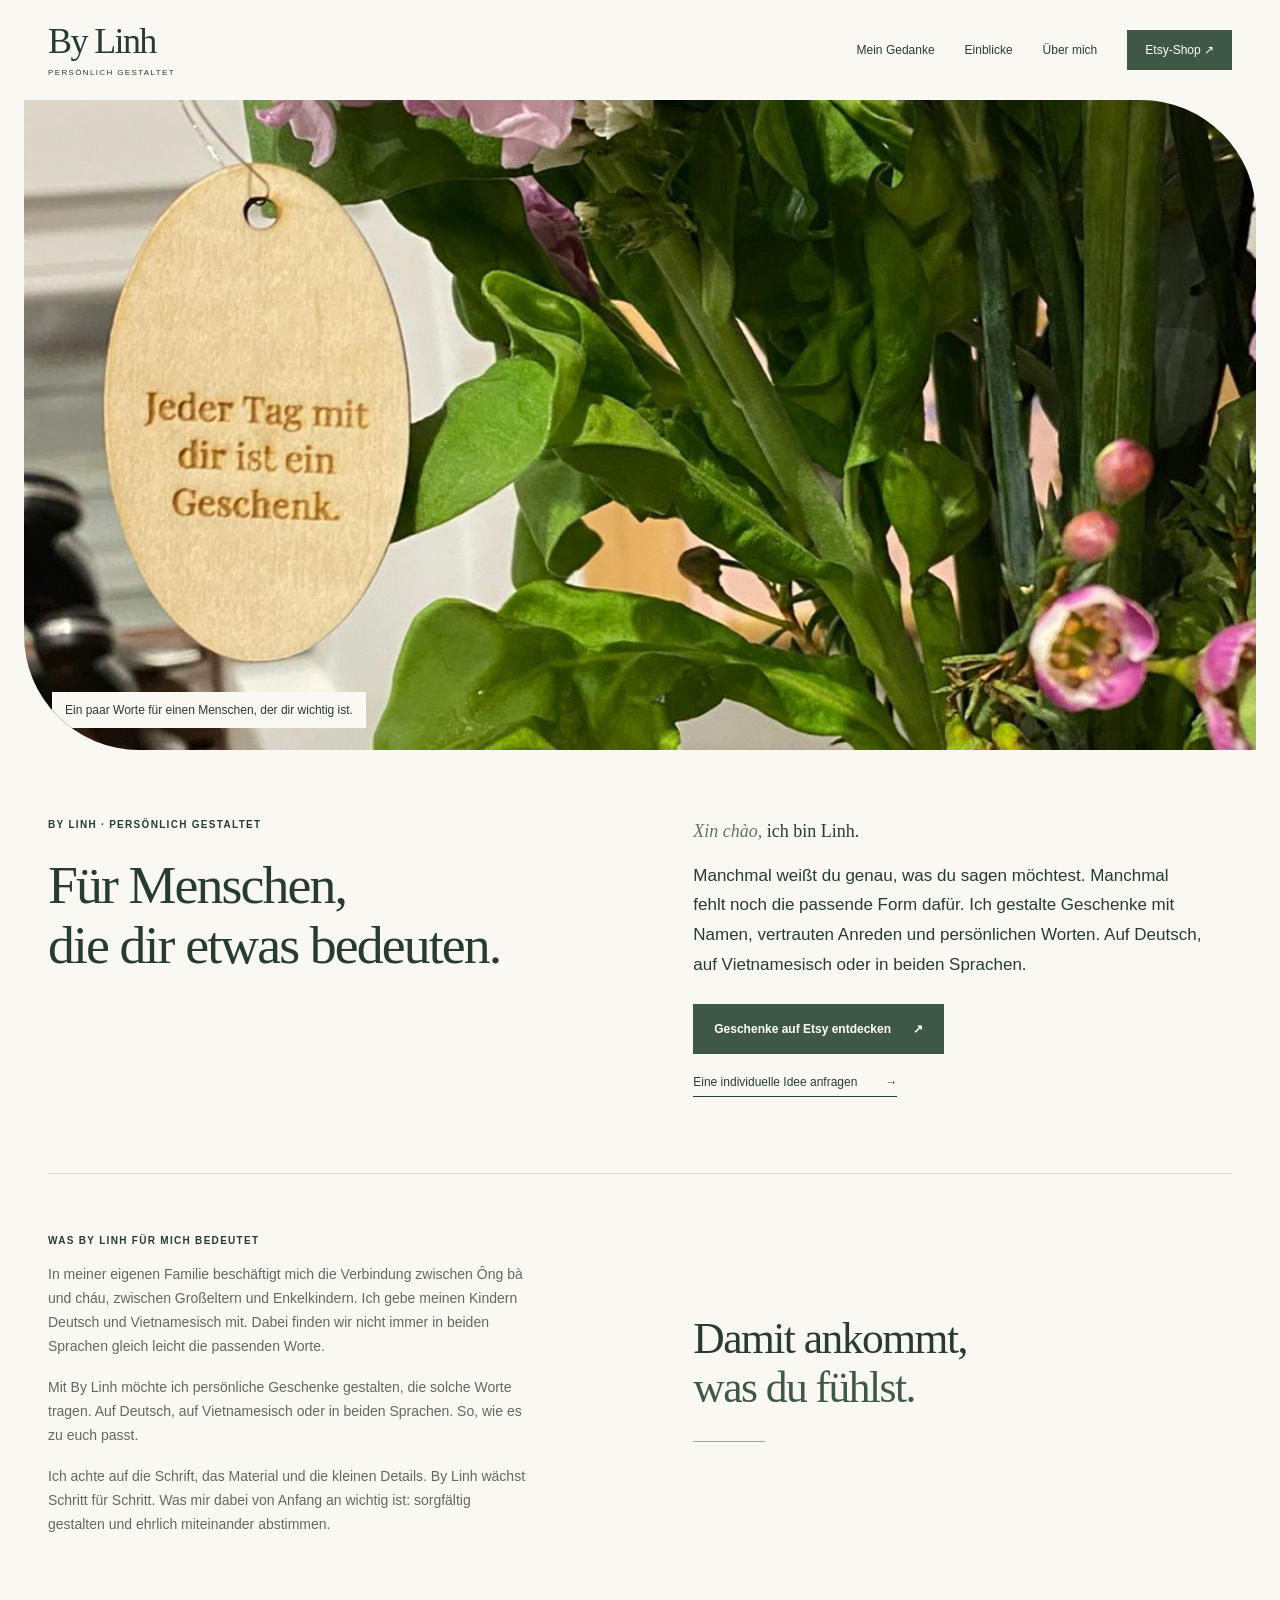
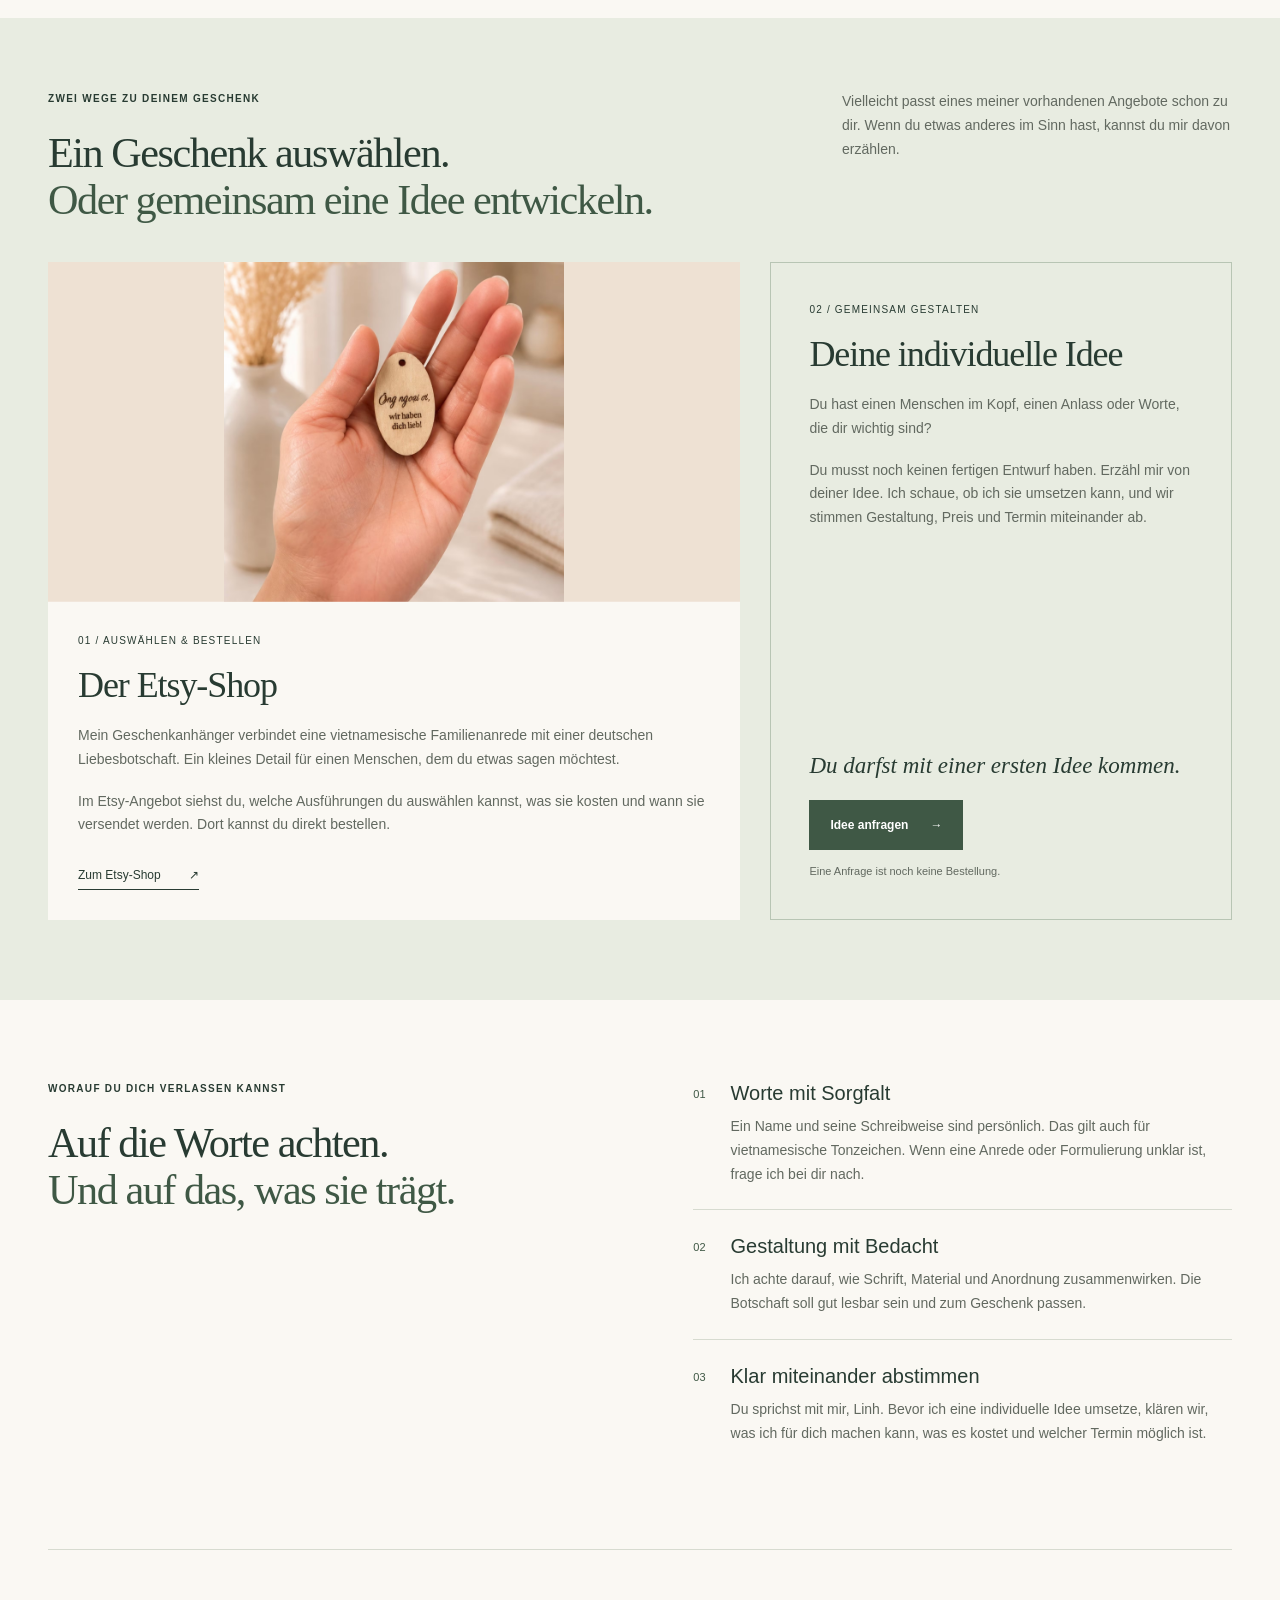
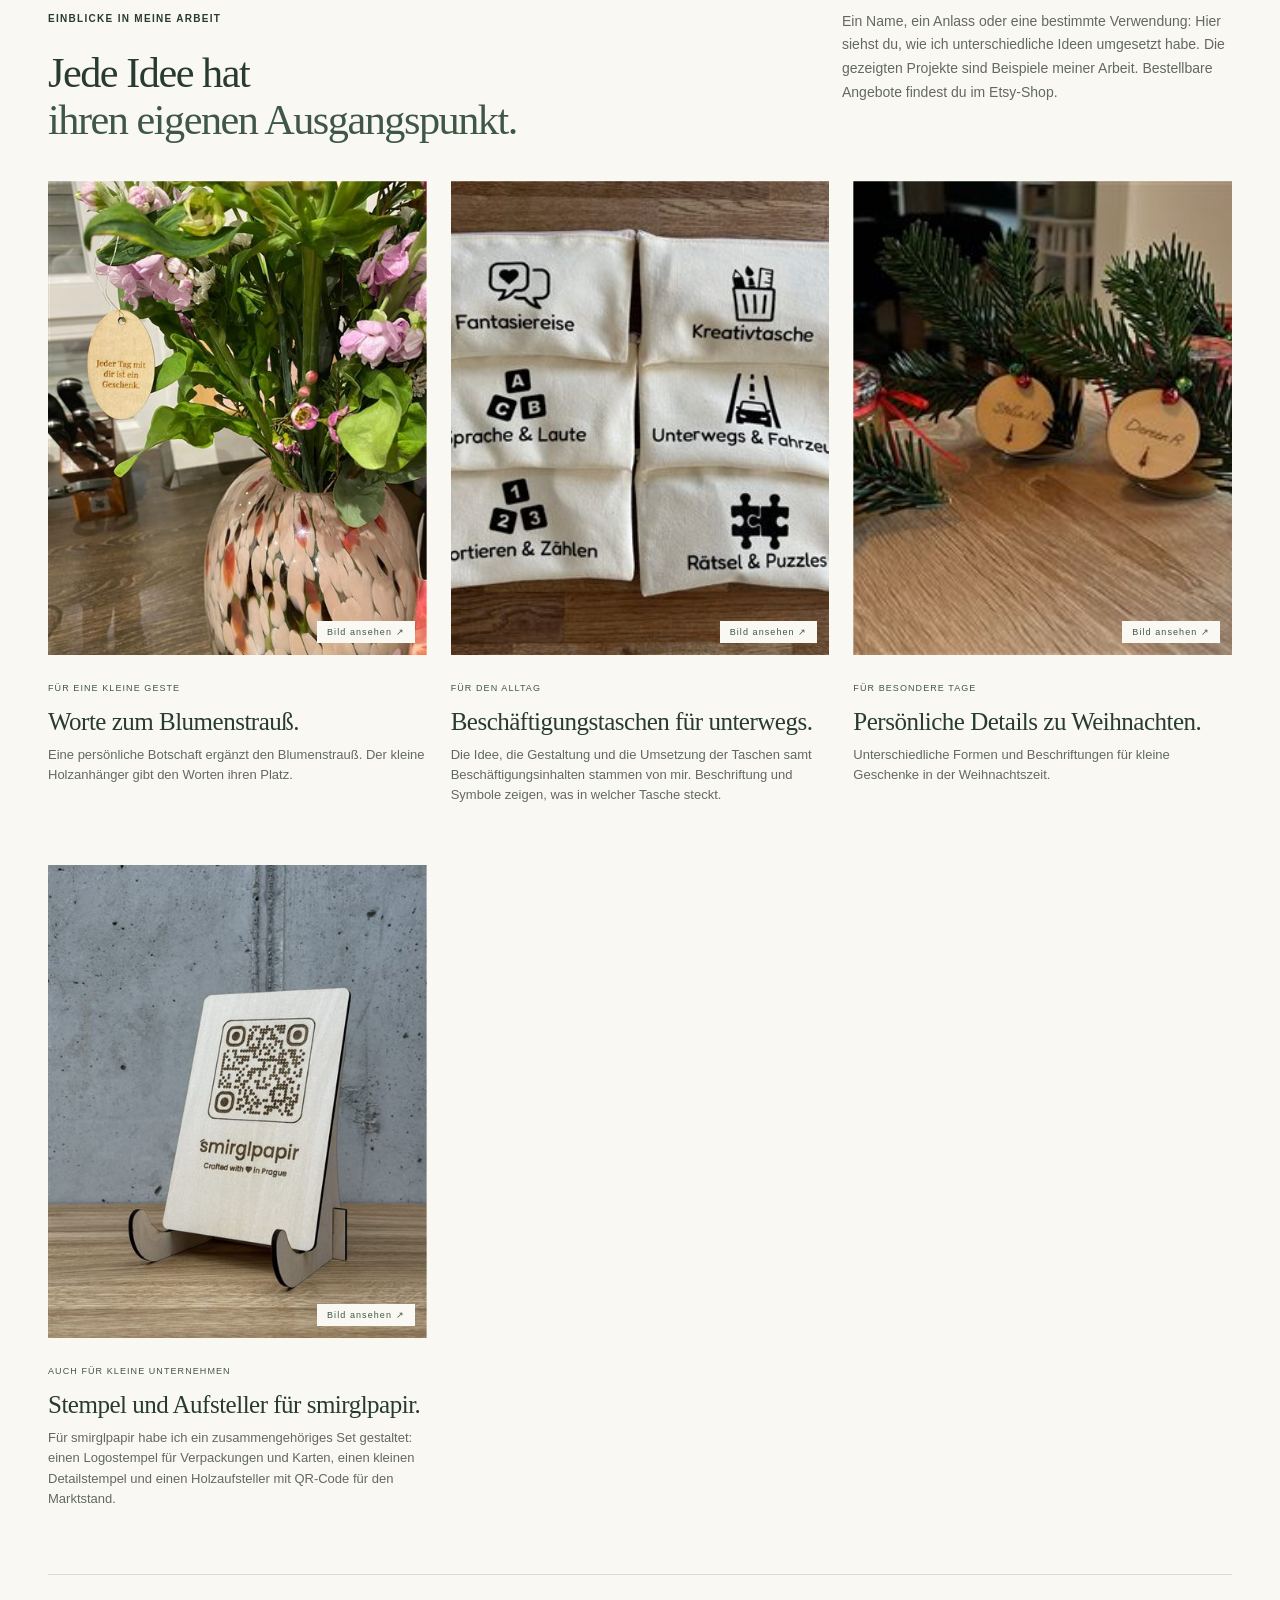
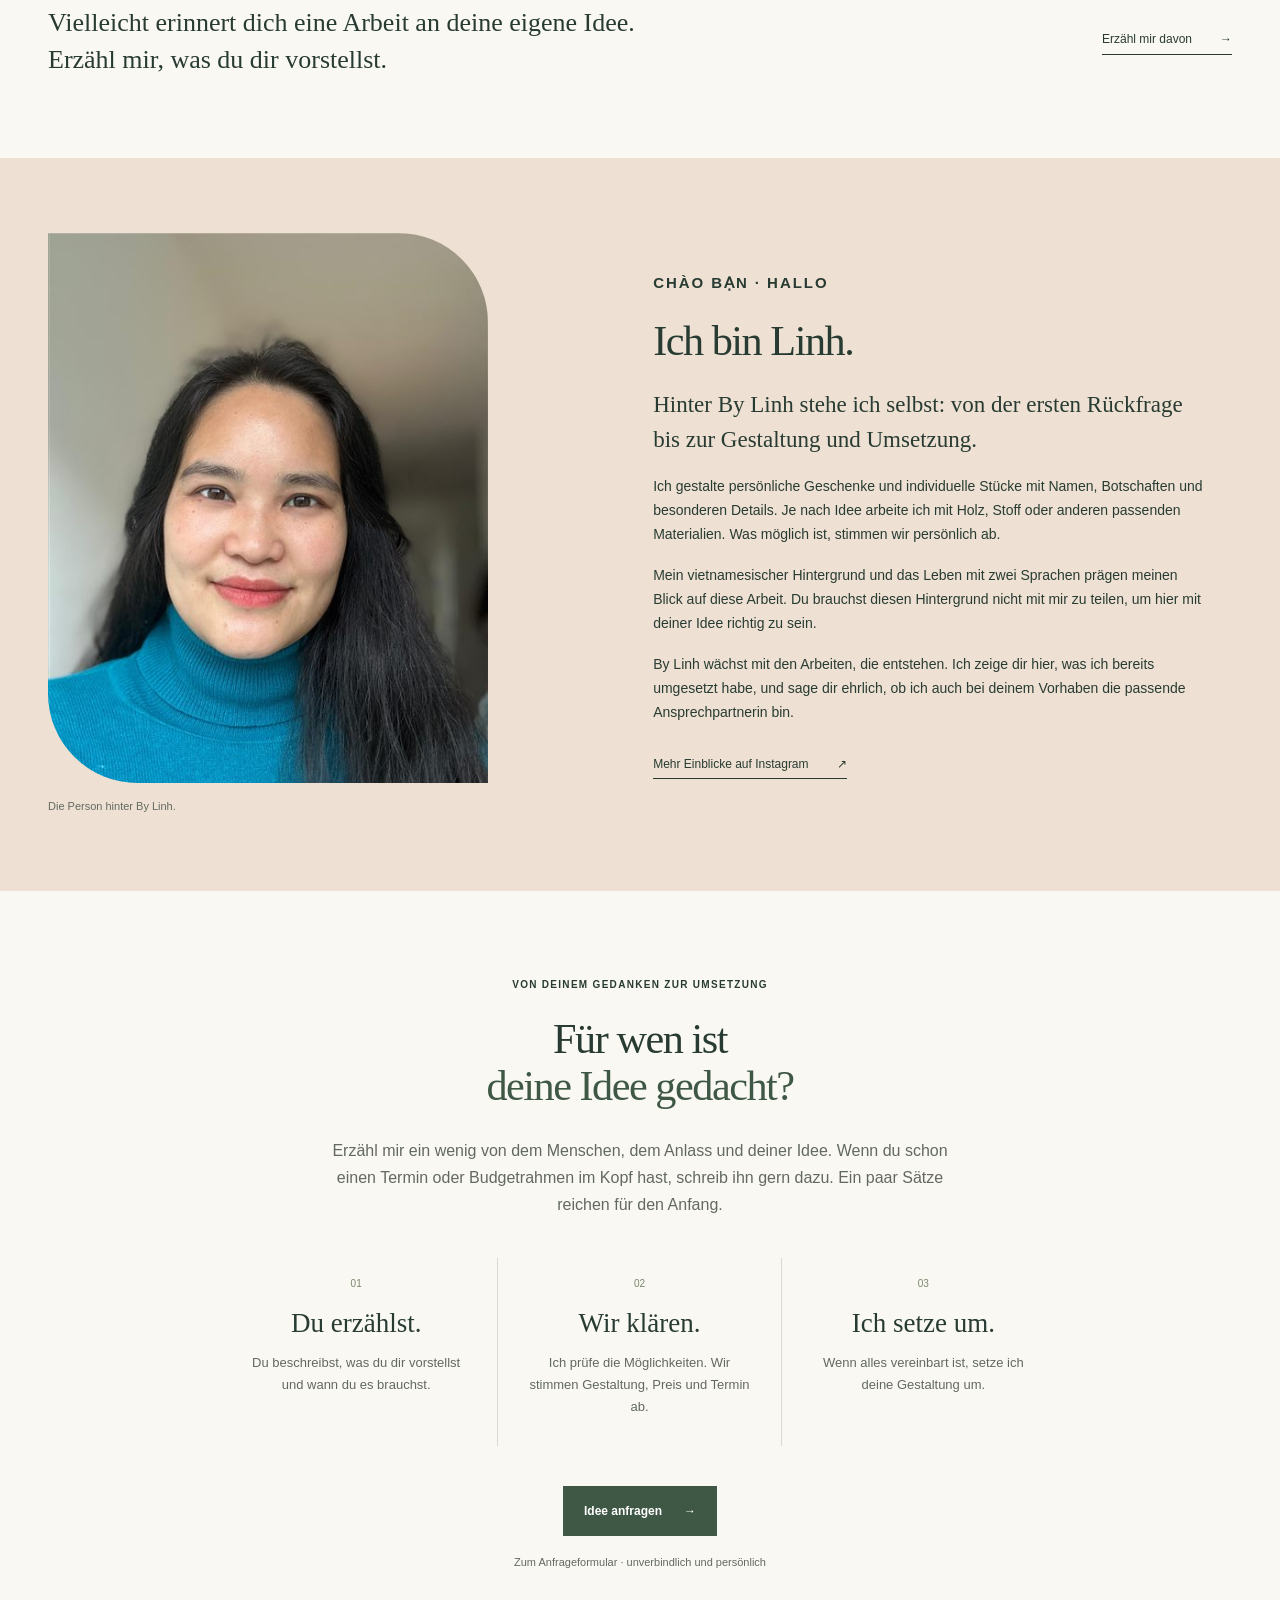
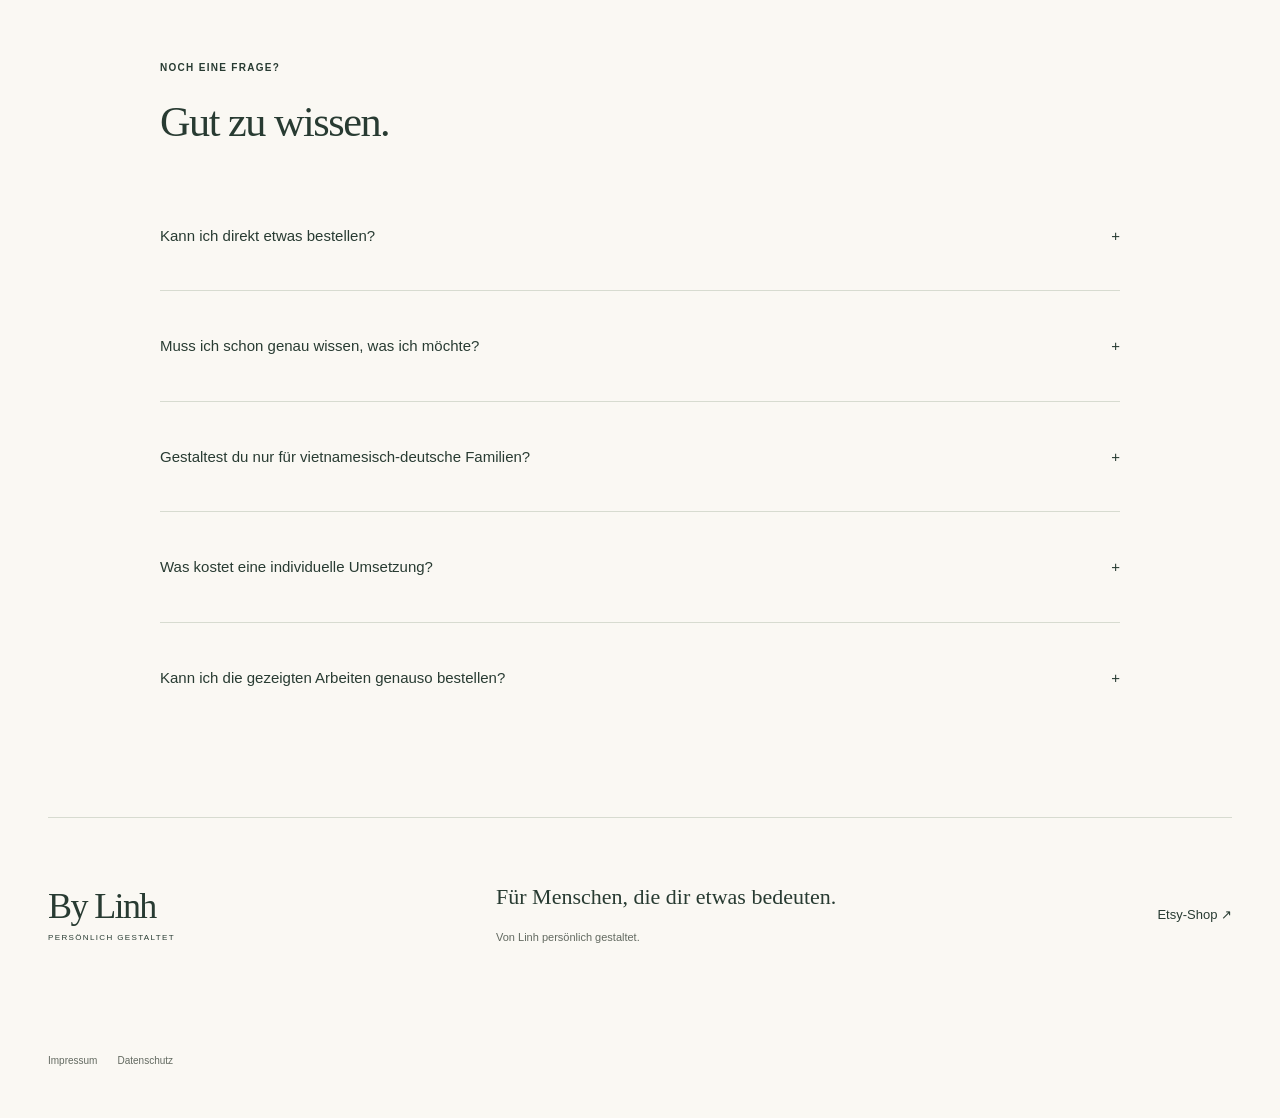
==== commit c0956ce4: "Refresh stylesheet cache after FAQ divider fix" ====
--- a/index.html
+++ b/index.html
@@ -1,5 +1,5 @@
 <!doctype html>
-<html lang="de"><head><meta charset="utf-8"><meta name="viewport" content="width=device-width,initial-scale=1"><meta name="description" content="Persönliche Geschenke von Linh. Geschenkanhänger im Etsy-Shop entdecken oder eine individuelle Idee anfragen."><title>By Linh — Geschenke, die persönlich werden</title><link rel="stylesheet" href="assets/css/style.css"><link rel="stylesheet" href="assets/css/motion.css?v=6"><link rel="stylesheet" href="assets/css/mobile.css?v=1"></head><body>
+<html lang="de"><head><meta charset="utf-8"><meta name="viewport" content="width=device-width,initial-scale=1"><meta name="description" content="Persönliche Geschenke von Linh. Geschenkanhänger im Etsy-Shop entdecken oder eine individuelle Idee anfragen."><title>By Linh — Geschenke, die persönlich werden</title><link rel="stylesheet" href="assets/css/style.css?v=20261115-faq"><link rel="stylesheet" href="assets/css/motion.css?v=6"><link rel="stylesheet" href="assets/css/mobile.css?v=1"></head><body>
 
 <header><a class="wordmark" href="#">By Linh<span>persönlich gestaltet</span></a><nav aria-label="Hauptnavigation"><a href="#gedanke">Mein Gedanke</a><a href="#arbeiten">Einblicke</a><a href="#linh">Über mich</a><a class="nav-shop" href="https://bylinhde.etsy.com" target="_blank" rel="noopener">Etsy-Shop ↗</a></nav></header>
 <main>
--- a/assets/css/style.css
+++ b/assets/css/style.css
@@ -46,3 +46,6 @@
 
 /* One section divider; no extra rule under the final value. */
 .value-list article:last-child{border-bottom:0}
+
+/* Keep only the footer divider after the final FAQ entry. */
+.faq details:last-child{border-bottom:0}
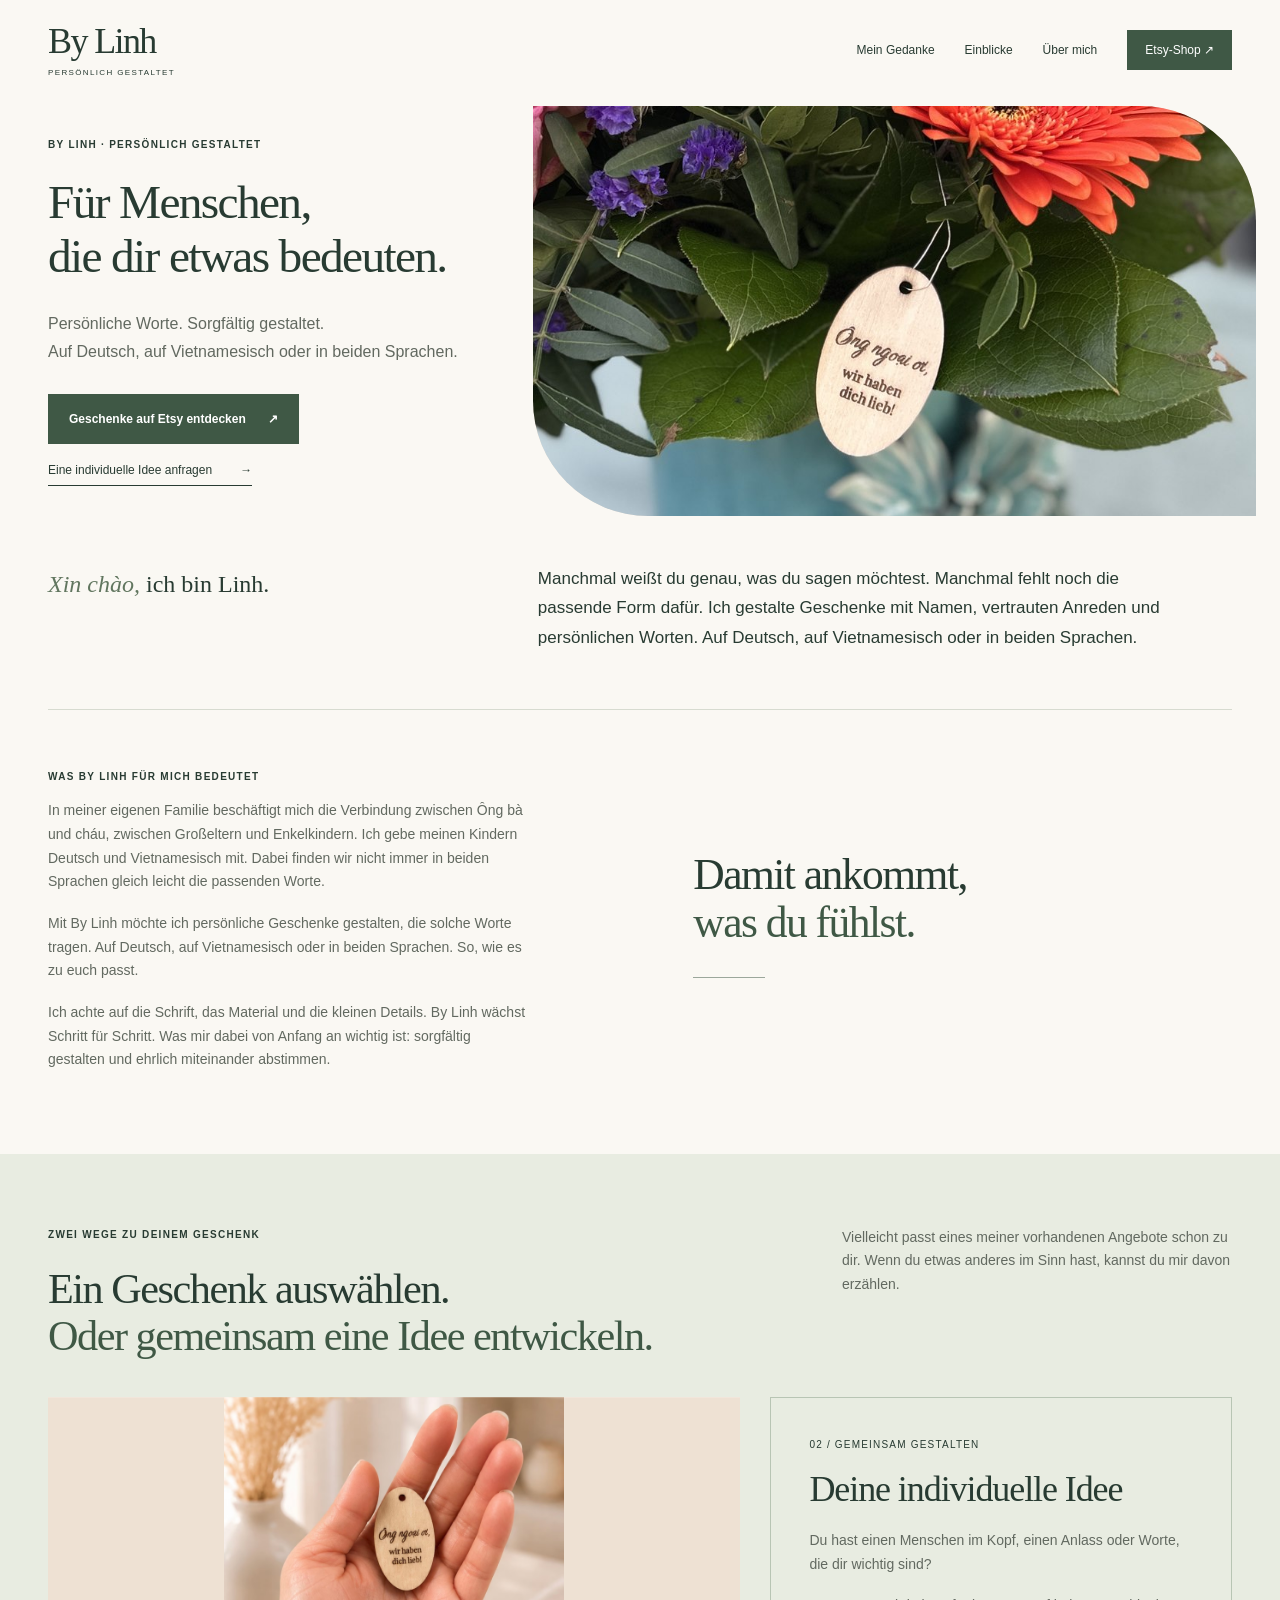
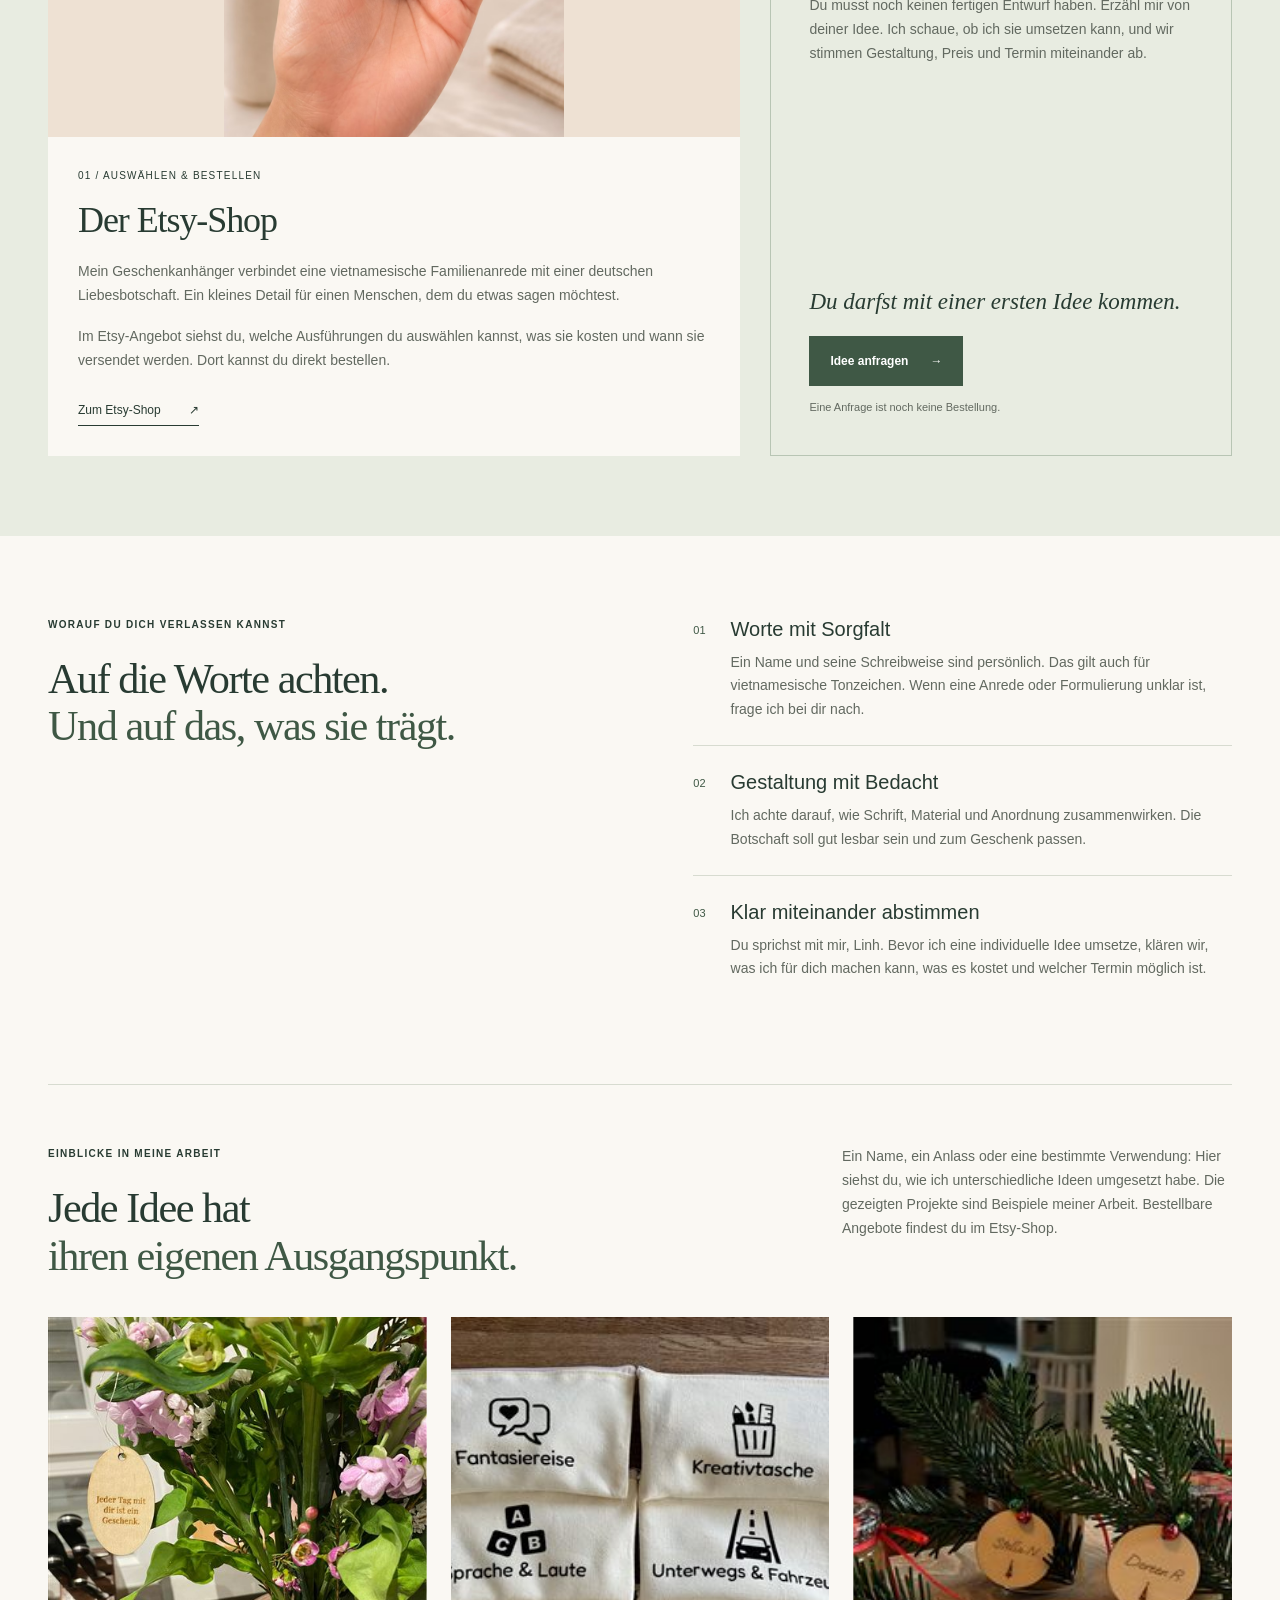
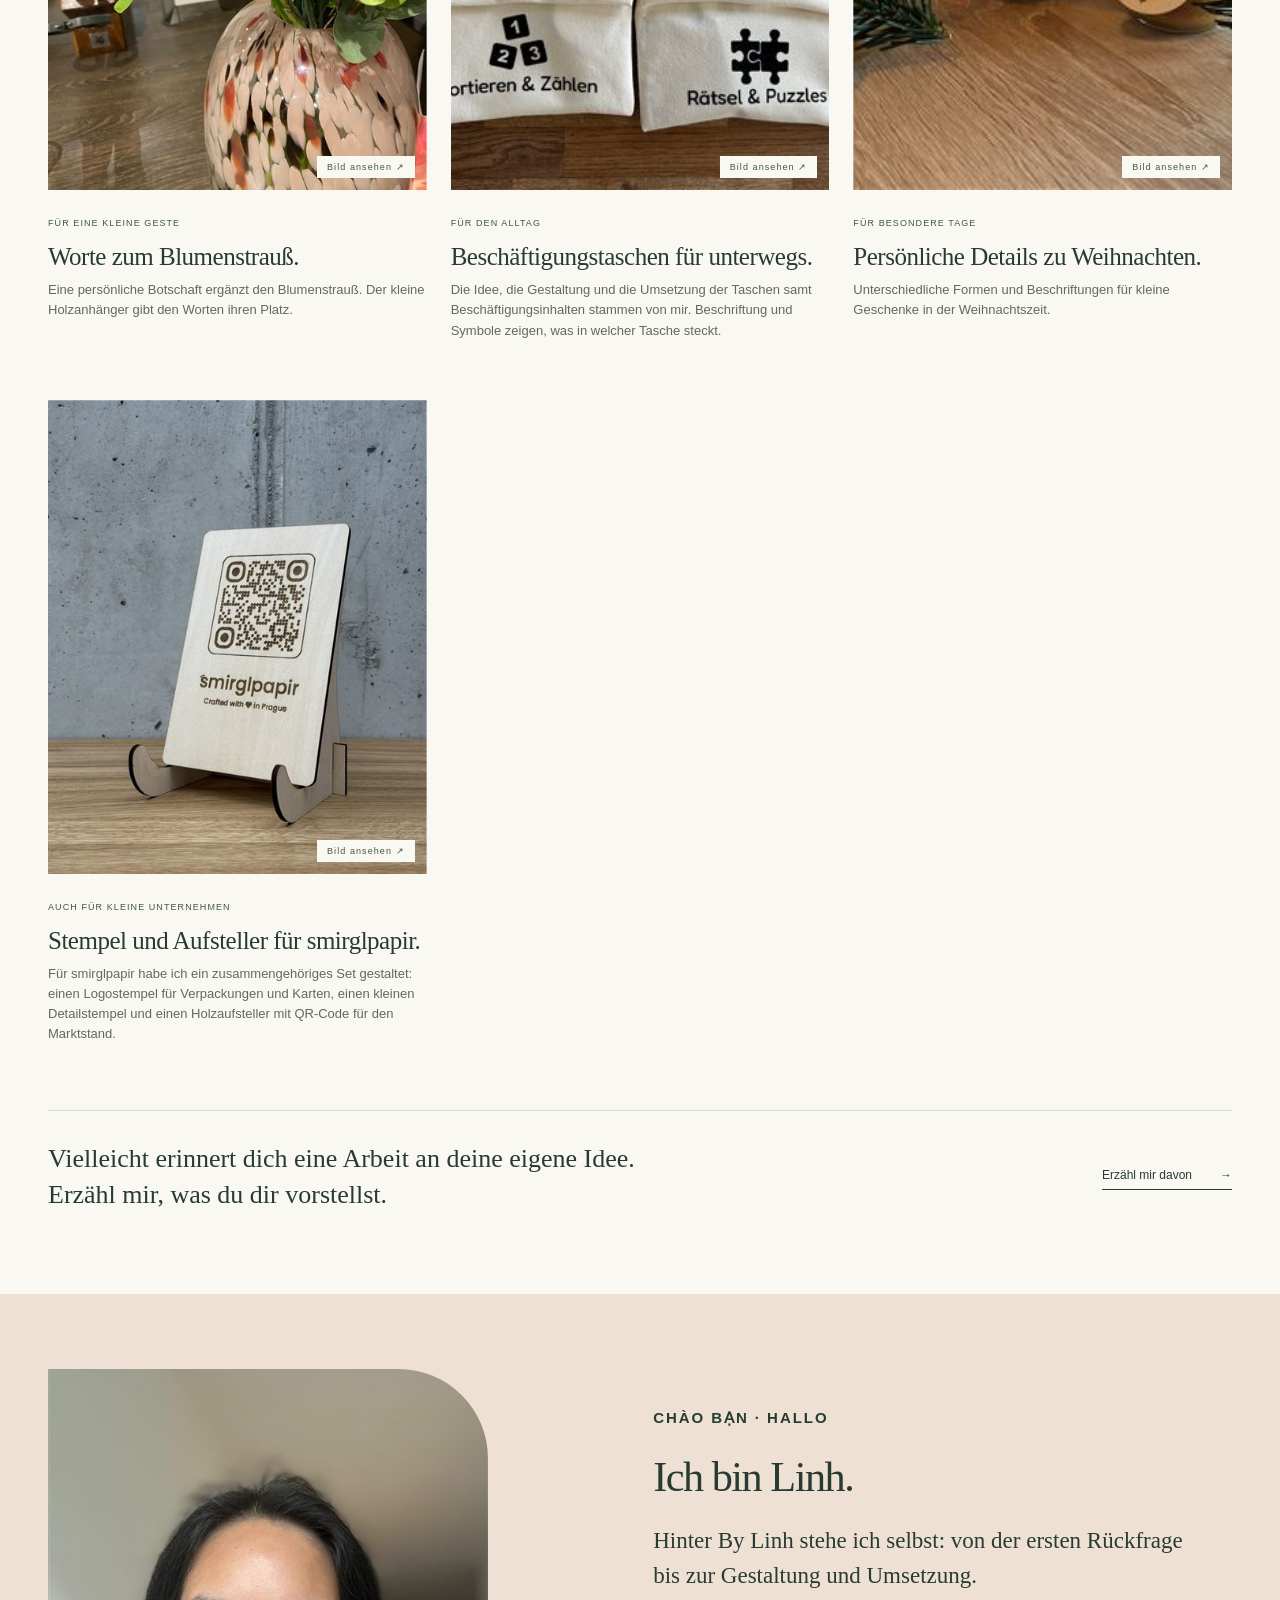
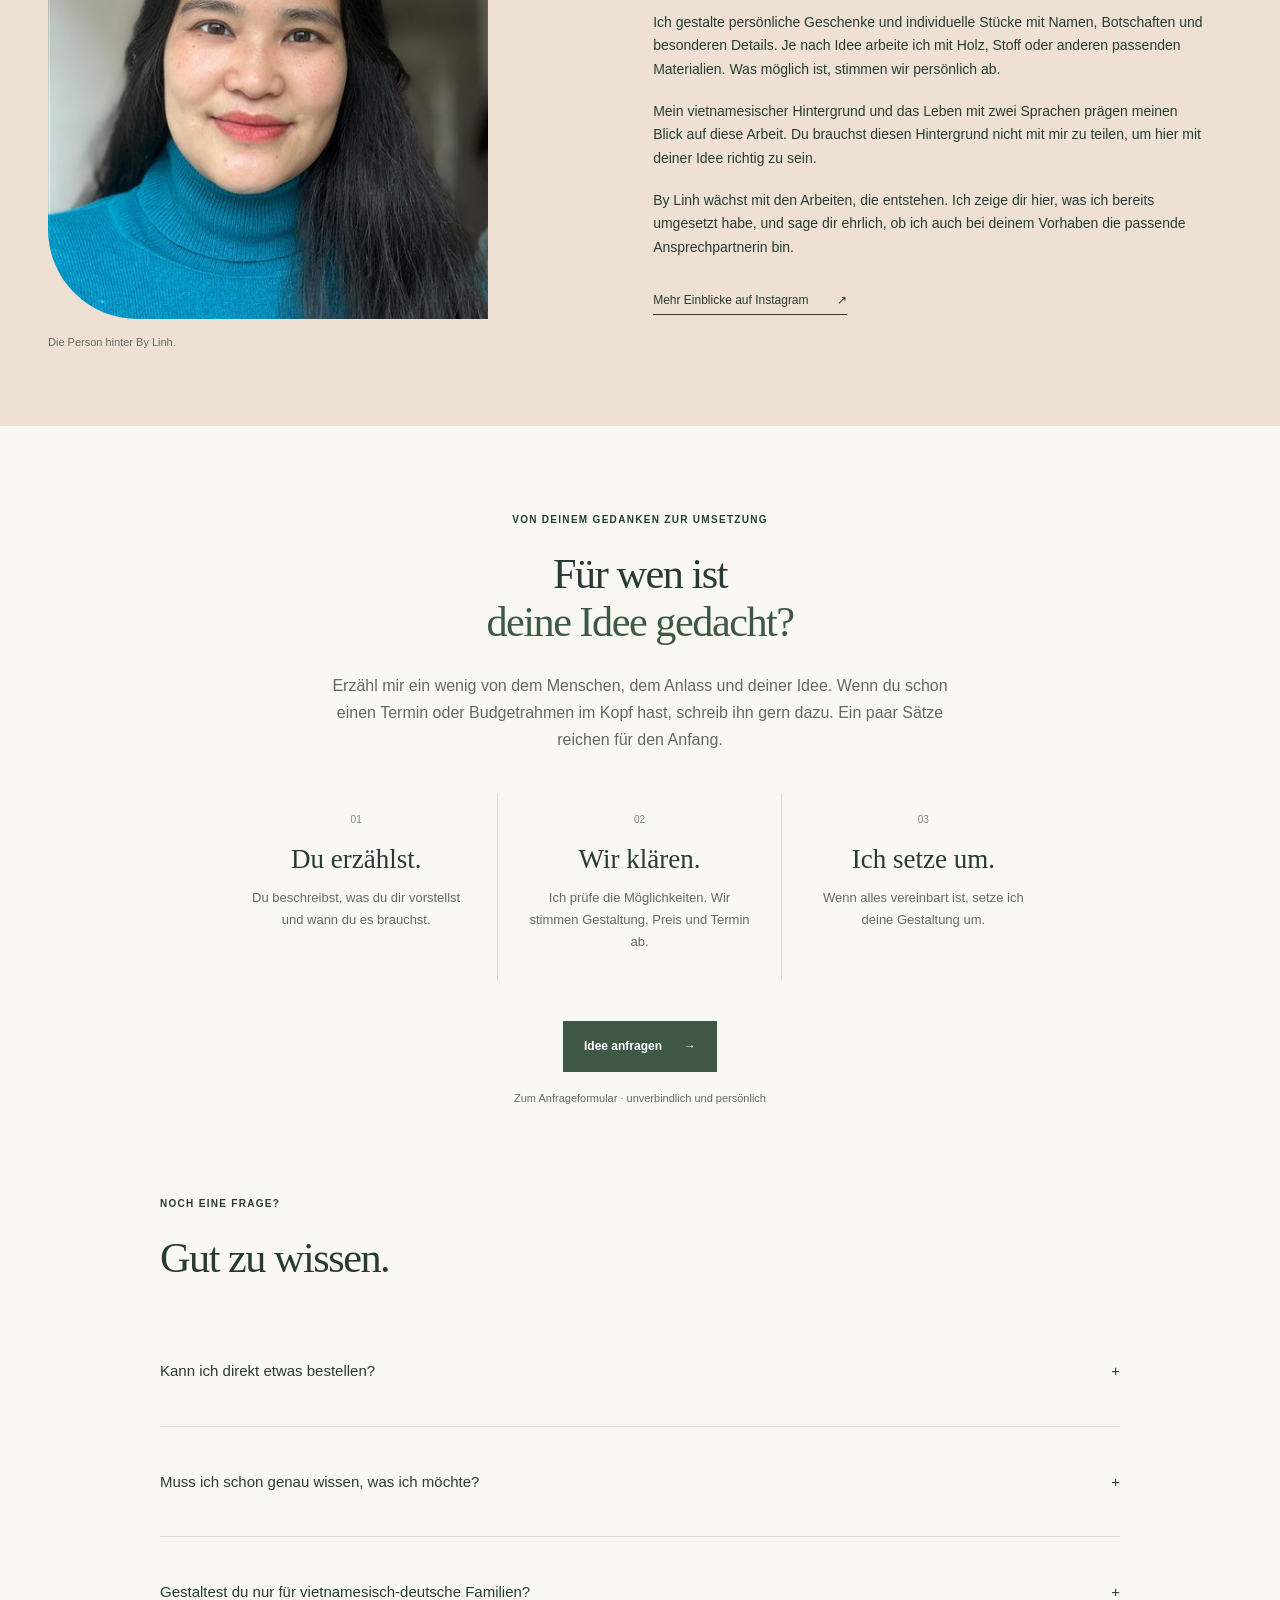
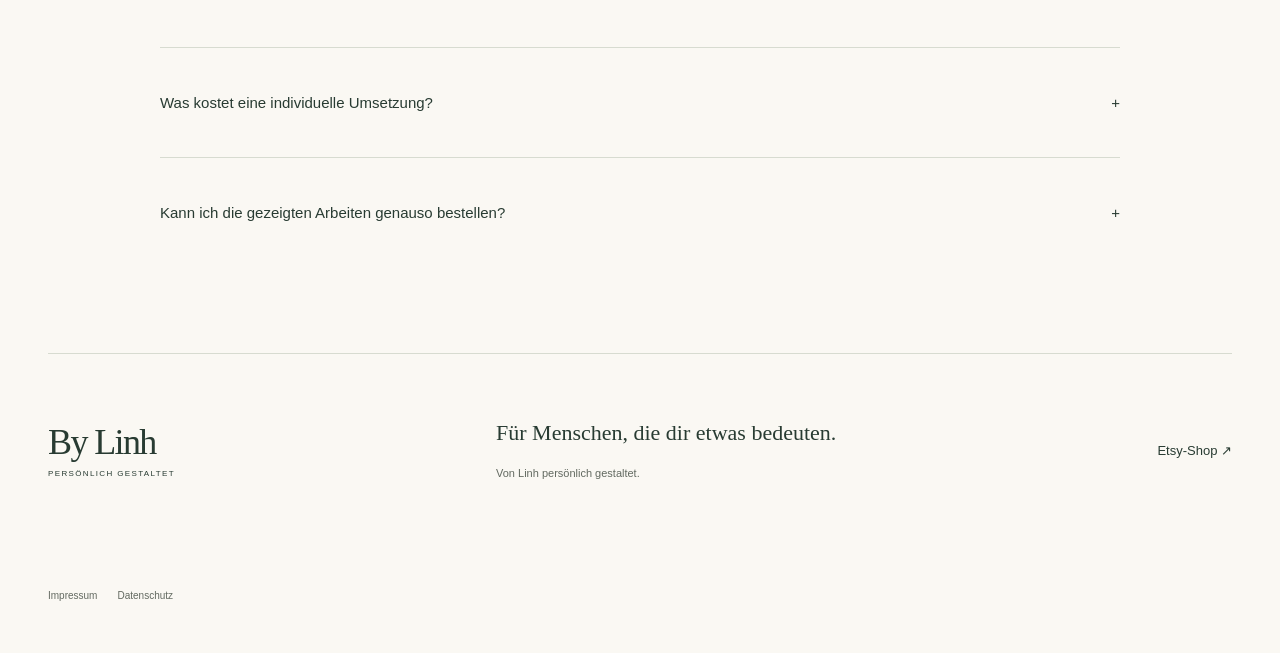
==== commit 6eadee9c: "Publish responsive photo and text header" ====
--- a/index.html
+++ b/index.html
@@ -1,9 +1,9 @@
 <!doctype html>
-<html lang="de"><head><meta charset="utf-8"><meta name="viewport" content="width=device-width,initial-scale=1"><meta name="description" content="Persönliche Geschenke von Linh. Geschenkanhänger im Etsy-Shop entdecken oder eine individuelle Idee anfragen."><title>By Linh — Geschenke, die persönlich werden</title><link rel="stylesheet" href="assets/css/style.css?v=20261115-faq"><link rel="stylesheet" href="assets/css/motion.css?v=6"><link rel="stylesheet" href="assets/css/mobile.css?v=1"></head><body>
+<html lang="de"><head><meta charset="utf-8"><meta name="viewport" content="width=device-width,initial-scale=1"><meta name="description" content="Persönliche Geschenke von Linh. Geschenkanhänger im Etsy-Shop entdecken oder eine individuelle Idee anfragen."><title>By Linh — Geschenke, die persönlich werden</title><link rel="stylesheet" href="assets/css/style.css?v=20261115-faq"><link rel="stylesheet" href="assets/css/motion.css?v=6"><link rel="stylesheet" href="assets/css/mobile.css?v=1"><link rel="stylesheet" href="assets/css/header.css?v=1"></head><body>
 
 <header><a class="wordmark" href="#">By Linh<span>persönlich gestaltet</span></a><nav aria-label="Hauptnavigation"><a href="#gedanke">Mein Gedanke</a><a href="#arbeiten">Einblicke</a><a href="#linh">Über mich</a><a class="nav-shop" href="https://bylinhde.etsy.com" target="_blank" rel="noopener">Etsy-Shop ↗</a></nav></header>
 <main>
-<section class="hero-editorial" aria-label="Persönliche Geschenke von By Linh"><div class="hero-editorial-image"><img src="assets/images/blumen-960.jpg" data-project-image="blumen.jpg" srcset="assets/images/blumen-480.jpg 480w, assets/images/blumen-960.jpg 960w, assets/images/blumen-1600.jpg 1600w" sizes="100vw" alt="Ein gravierter Holzanhänger als persönliches Detail am Blumenstrauß" fetchpriority="high"><p class="hero-caption">Ein paar Worte für einen Menschen, der dir wichtig ist.</p></div><div class="hero-editorial-intro wrap"><div><p class="eyebrow">BY LINH · PERSÖNLICH GESTALTET</p><h1>Für Menschen,<br>die dir etwas bedeuten.</h1></div><div><p class="viet-greeting"><span lang="vi">Xin chào,</span> ich bin Linh.</p><p class="intro">Manchmal weißt du genau, was du sagen möchtest. Manchmal fehlt noch die passende Form dafür. Ich gestalte Geschenke mit Namen, vertrauten Anreden und persönlichen Worten. Auf Deutsch, auf Vietnamesisch oder in beiden Sprachen.</p><div class="actions"><a class="button primary" href="https://bylinhde.etsy.com" target="_blank" rel="noopener">Geschenke auf Etsy entdecken <span>↗</span></a><a class="text-link" href="anfragen.html">Eine individuelle Idee anfragen <span>→</span></a></div></div></div></section>
+<section class="hero-editorial hero-with-copy" aria-label="Persönliche Geschenke von By Linh"><div class="hero-banner"><div class="hero-banner-copy"><p class="eyebrow">BY LINH · PERSÖNLICH GESTALTET</p><h1>Für Menschen,<br>die dir etwas bedeuten.</h1><p class="hero-banner-subline">Persönliche Worte. Sorgfältig gestaltet.<br>Auf Deutsch, auf Vietnamesisch oder in beiden Sprachen.</p><div class="actions"><a class="button primary" href="https://bylinhde.etsy.com" target="_blank" rel="noopener">Geschenke auf Etsy entdecken <span>↗</span></a><a class="text-link" href="anfragen.html">Eine individuelle Idee anfragen <span>→</span></a></div></div><div class="hero-editorial-image"><img src="assets/images/ong-ngoai-header-1600.jpg" srcset="assets/images/ong-ngoai-header-960.jpg 960w, assets/images/ong-ngoai-header-1600.jpg 1600w, assets/images/ong-ngoai-header-2400.jpg 2400w" sizes="(max-width:760px) 160vw, 105vw" alt="Holzanhänger am Blumenstrauß mit der Botschaft: Ông ngoại ơi, wir haben dich lieb!" fetchpriority="high" decoding="async"></div></div><div class="hero-editorial-intro wrap"><p class="viet-greeting"><span lang="vi">Xin chào,</span> ich bin Linh.</p><p class="intro">Manchmal weißt du genau, was du sagen möchtest. Manchmal fehlt noch die passende Form dafür. Ich gestalte Geschenke mit Namen, vertrauten Anreden und persönlichen Worten. Auf Deutsch, auf Vietnamesisch oder in beiden Sprachen.</p></div></section>
 <section class="thought wrap" id="gedanke"><p class="eyebrow">WAS BY LINH FÜR MICH BEDEUTET</p><h2>Damit ankommt,<br><em>was du fühlst.</em></h2><div class="thought-bottom"><p>In meiner eigenen Familie beschäftigt mich die Verbindung zwischen <span lang="vi">Ông bà</span> und <span lang="vi">cháu</span>, zwischen Großeltern und Enkelkindern. Ich gebe meinen Kindern Deutsch und Vietnamesisch mit. Dabei finden wir nicht immer in beiden Sprachen gleich leicht die passenden Worte.</p><p>Mit By Linh möchte ich persönliche Geschenke gestalten, die solche Worte tragen. Auf Deutsch, auf Vietnamesisch oder in beiden Sprachen. So, wie es zu euch passt.</p><p>Ich achte auf die Schrift, das Material und die kleinen Details. By Linh wächst Schritt für Schritt. Was mir dabei von Anfang an wichtig ist: sorgfältig gestalten und ehrlich miteinander abstimmen.</p></div></section>
 <section class="paths"><div class="wrap"><div class="section-heading"><div><p class="eyebrow">ZWEI WEGE ZU DEINEM GESCHENK</p><h2>Ein Geschenk auswählen.<br><em>Oder gemeinsam eine Idee entwickeln.</em></h2></div><p>Vielleicht passt eines meiner vorhandenen Angebote schon zu dir. Wenn du etwas anderes im Sinn hast, kannst du mir davon erzählen.</p></div><div class="path-grid"><article class="catalog"><div class="path-photo"><img src="assets/images/anhaenger.avif" alt="Vorhandener bilingualer Holz-Geschenkanhänger aus dem Etsy-Angebot" loading="lazy"></div><div class="path-copy"><span class="step-label">01 / AUSWÄHLEN & BESTELLEN</span><h3>Der Etsy-Shop</h3><p>Mein Geschenkanhänger verbindet eine vietnamesische Familienanrede mit einer deutschen Liebesbotschaft. Ein kleines Detail für einen Menschen, dem du etwas sagen möchtest.</p><p>Im Etsy-Angebot siehst du, welche Ausführungen du auswählen kannst, was sie kosten und wann sie versendet werden. Dort kannst du direkt bestellen.</p><a class="text-link" href="https://bylinhde.etsy.com" target="_blank" rel="noopener">Zum Etsy-Shop <span>↗</span></a></div></article><article class="custom"><div><span class="step-label">02 / GEMEINSAM GESTALTEN</span><h3>Deine individuelle Idee</h3><p>Du hast einen Menschen im Kopf, einen Anlass oder Worte, die dir wichtig sind?</p><p>Du musst noch keinen fertigen Entwurf haben. Erzähl mir von deiner Idee. Ich schaue, ob ich sie umsetzen kann, und wir stimmen Gestaltung, Preis und Termin miteinander ab.</p></div><div class="custom-bottom"><p class="handwritten">Du darfst mit einer ersten Idee kommen.</p><a class="button primary" href="anfragen.html">Idee anfragen <span>→</span></a><small>Eine Anfrage ist noch keine Bestellung.</small></div></article></div></div></section>
 <section class="values wrap"><div><p class="eyebrow">WORAUF DU DICH VERLASSEN KANNST</p><h2>Auf die Worte achten.<br><em>Und auf das, was sie trägt.</em></h2></div><div class="value-list"><article><span>01</span><div><h3>Worte mit Sorgfalt</h3><p>Ein Name und seine Schreibweise sind persönlich. Das gilt auch für vietnamesische Tonzeichen. Wenn eine Anrede oder Formulierung unklar ist, frage ich bei dir nach.</p></div></article><article><span>02</span><div><h3>Gestaltung mit Bedacht</h3><p>Ich achte darauf, wie Schrift, Material und Anordnung zusammenwirken. Die Botschaft soll gut lesbar sein und zum Geschenk passen.</p></div></article><article><span>03</span><div><h3>Klar miteinander abstimmen</h3><p>Du sprichst mit mir, Linh. Bevor ich eine individuelle Idee umsetze, klären wir, was ich für dich machen kann, was es kostet und welcher Termin möglich ist.</p></div></article></div></section>
@@ -18,4 +18,4 @@
 <section class="about" id="linh"><div class="wrap about-grid"><div class="portrait"><img src="assets/images/linh-960.jpg" data-project-image="linh.jpg" srcset="assets/images/linh-480.jpg 480w, assets/images/linh-960.jpg 960w, assets/images/linh-1600.jpg 1600w" sizes="(max-width: 760px) 74vw, 440px" alt="Linh, die Gründerin von By Linh" loading="lazy"><span>Die Person hinter By Linh.</span></div><div><p class="eyebrow"><span lang="vi">CHÀO BẠN</span> · HALLO</p><h2>Ich bin Linh.</h2><p class="about-lead">Hinter By Linh stehe ich selbst: von der ersten Rückfrage bis zur Gestaltung und Umsetzung.</p><p>Ich gestalte persönliche Geschenke und individuelle Stücke mit Namen, Botschaften und besonderen Details. Je nach Idee arbeite ich mit Holz, Stoff oder anderen passenden Materialien. Was möglich ist, stimmen wir persönlich ab.</p><p>Mein vietnamesischer Hintergrund und das Leben mit zwei Sprachen prägen meinen Blick auf diese Arbeit. Du brauchst diesen Hintergrund nicht mit mir zu teilen, um hier mit deiner Idee richtig zu sein.</p><p>By Linh wächst mit den Arbeiten, die entstehen. Ich zeige dir hier, was ich bereits umgesetzt habe, und sage dir ehrlich, ob ich auch bei deinem Vorhaben die passende Ansprechpartnerin bin.</p><a class="text-link" href="https://www.instagram.com/bylinh.creative" target="_blank" rel="noopener">Mehr Einblicke auf Instagram <span>↗</span></a></div></div></section>
 <section class="inquiry wrap" id="anfragen"><p class="eyebrow">VON DEINEM GEDANKEN ZUR UMSETZUNG</p><h2>Für wen ist<br><em>deine Idee gedacht?</em></h2><p class="inquiry-intro">Erzähl mir ein wenig von dem Menschen, dem Anlass und deiner Idee. Wenn du schon einen Termin oder Budgetrahmen im Kopf hast, schreib ihn gern dazu. Ein paar Sätze reichen für den Anfang.</p><div class="process"><div><span>01</span><h3>Du erzählst.</h3><p>Du beschreibst, was du dir vorstellst und wann du es brauchst.</p></div><div><span>02</span><h3>Wir klären.</h3><p>Ich prüfe die Möglichkeiten. Wir stimmen Gestaltung, Preis und Termin ab.</p></div><div><span>03</span><h3>Ich setze um.</h3><p>Wenn alles vereinbart ist, setze ich deine Gestaltung um.</p></div></div><a class="button primary" href="anfragen.html">Idee anfragen <span>→</span></a><p class="small-note">Zum Anfrageformular · unverbindlich und persönlich</p></section>
 <section class="faq wrap"><p class="eyebrow">NOCH EINE FRAGE?</p><h2>Gut zu wissen.</h2><details><summary>Kann ich direkt etwas bestellen?<span>+</span></summary><p>Ja. Im <a href="https://bylinhde.etsy.com" target="_blank" rel="noopener">Etsy-Shop</a> findest du das aktuell verfügbare Angebot. Dort wählst du die angebotenen Optionen und bestellst direkt. Individuelle Ideen außerhalb dieses Angebots kannst du bei mir anfragen.</p></details><details><summary>Muss ich schon genau wissen, was ich möchte?<span>+</span></summary><p>Nein. Du kannst mir auch mit einem Anlass, einer Botschaft oder einer groben Vorstellung schreiben. Ich frage nach, wenn mir etwas fehlt, und sage dir, ob ich deine Idee umsetzen kann.</p></details><details><summary>Gestaltest du nur für vietnamesisch-deutsche Familien?<span>+</span></summary><p>Nein. Die Verbindung zwischen Deutsch und Vietnamesisch gehört zu meiner eigenen Geschichte. Dein Geschenk darf rein deutsch, rein vietnamesisch oder zweisprachig sein. Auch andere individuelle Vorhaben kannst du gern anfragen.</p></details><details><summary>Was kostet eine individuelle Umsetzung?<span>+</span></summary><p>Das hängt davon ab, was du dir wünschst, welches Material passt und wie aufwendig die Umsetzung ist. Du erfährst den Preis, bevor du mir den Auftrag gibst. Für Etsy-Bestellungen gelten die Angaben im jeweiligen Angebot.</p></details><details><summary>Kann ich die gezeigten Arbeiten genauso bestellen?<span>+</span></summary><p>Die Bilder zeigen bereits umgesetzte Arbeiten. Wenn dir etwas gefällt, frag mich gern nach einer ähnlichen Gestaltung. Ich prüfe, ob sie möglich ist. Direkt bestellbare Angebote findest du im Etsy-Shop.</p></details></section>
-</main><footer class="wrap"><div class="footer-top"><a class="wordmark" href="#">By Linh<span>persönlich gestaltet</span></a><p>Für Menschen, die dir etwas bedeuten.<br><small>Von Linh persönlich gestaltet.</small></p><a href="https://bylinhde.etsy.com" target="_blank" rel="noopener">Etsy-Shop ↗</a></div><div class="footer-bottom"><div><a href="impressum.html">Impressum</a><a href="datenschutz.html">Datenschutz</a></div></div></footer><dialog id="project-gallery" class="project-gallery" aria-labelledby="gallery-title"><div class="gallery-panel"><div class="gallery-toolbar"><span class="gallery-count" aria-live="polite"></span><button type="button" class="gallery-close" aria-label="Galerie schließen">Schließen ×</button></div><div class="gallery-stage"><img alt=""><button type="button" class="gallery-prev" aria-label="Vorheriges Bild">←</button><button type="button" class="gallery-next" aria-label="Nächstes Bild">→</button></div><div class="gallery-caption"><h2 id="gallery-title"></h2><p class="gallery-description"></p><small>Bisherige Arbeit von By Linh · Projektbeispiel</small></div></div></dialog><script src="assets/js/gallery.js?v=4" defer></script><script src="assets/js/motion.js?v=4" defer></script></body></html>
+</main><footer class="wrap"><div class="footer-top"><a class="wordmark" href="#">By Linh<span>persönlich gestaltet</span></a><p>Für Menschen, die dir etwas bedeuten.<br><small>Von Linh persönlich gestaltet.</small></p><a href="https://bylinhde.etsy.com" target="_blank" rel="noopener">Etsy-Shop ↗</a></div><div class="footer-bottom"><div><a href="impressum.html">Impressum</a><a href="datenschutz.html">Datenschutz</a></div></div></footer><dialog id="project-gallery" class="project-gallery" aria-labelledby="gallery-title"><div class="gallery-panel"><div class="gallery-toolbar"><span class="gallery-count" aria-live="polite"></span><button type="button" class="gallery-close" aria-label="Galerie schließen">Schließen ×</button></div><div class="gallery-stage"><img alt=""><button type="button" class="gallery-prev" aria-label="Vorheriges Bild">←</button><button type="button" class="gallery-next" aria-label="Nächstes Bild">→</button></div><div class="gallery-caption"><h2 id="gallery-title"></h2><p class="gallery-description"></p><small>Bisherige Arbeit von By Linh · Projektbeispiel</small></div></div></dialog><script src="assets/js/gallery.js?v=4" defer></script><script src="assets/js/motion.js?v=5" defer></script></body></html>
--- a/assets/css/header.css
+++ b/assets/css/header.css
@@ -0,0 +1,22 @@
+/* Header study: live site unchanged. Text is HTML, never baked into a photo. */
+.hero-banner{display:grid;grid-template-columns:minmax(0,.85fr) minmax(0,1.3fr);align-items:center;gap:36px;margin:0 24px;background:var(--paper)}
+.hero-banner-copy{padding:36px 12px 36px 24px;max-width:560px}
+.hero-banner-copy h1{font-size:clamp(34px,3.7vw,58px);line-height:1.15}
+.hero-banner-subline{font-size:16px;line-height:1.75;margin:26px 0;color:var(--muted)}
+.hero-banner-copy .actions{gap:16px;margin-top:28px}
+.hero-with-copy .hero-editorial-image{margin:0;width:100%;height:clamp(360px,32vw,500px)}
+.hero-with-copy .hero-editorial-image img{object-position:50% 56%;transform:scale(1.7);transform-origin:70% 60%}
+.hero-with-copy .hero-editorial-intro{grid-template-columns:.85fr 1.3fr;gap:36px;padding:42px 0 56px;align-items:start}
+.hero-with-copy .hero-editorial-intro>.viet-greeting{font-size:24px!important;margin:0}
+.hero-with-copy .hero-editorial-intro>.intro{margin:0;max-width:650px}
+@media(max-width:1000px){.hero-banner{gap:22px}.hero-banner-copy{padding-left:10px}.hero-banner-copy h1{font-size:37px}}
+@media(max-width:760px){
+  .hero-banner{grid-template-columns:minmax(0,1fr);gap:24px;margin:0 20px}
+  .hero-banner-copy{padding:14px 0 0;max-width:none}
+  .hero-banner-copy h1{font-size:clamp(34px,9vw,46px)}
+  .hero-banner-subline{font-size:16px;margin:20px 0}
+  .hero-banner-copy .actions{margin-top:20px;gap:10px}
+  .hero-with-copy .hero-editorial-image{height:auto;aspect-ratio:3/2}
+  .hero-with-copy .hero-editorial-image img{object-position:50% 53%;transform:scale(1.6);transform-origin:60% 70%}
+  .hero-with-copy .hero-editorial-intro{grid-template-columns:minmax(0,1fr);gap:16px;padding:30px 0 40px}
+}
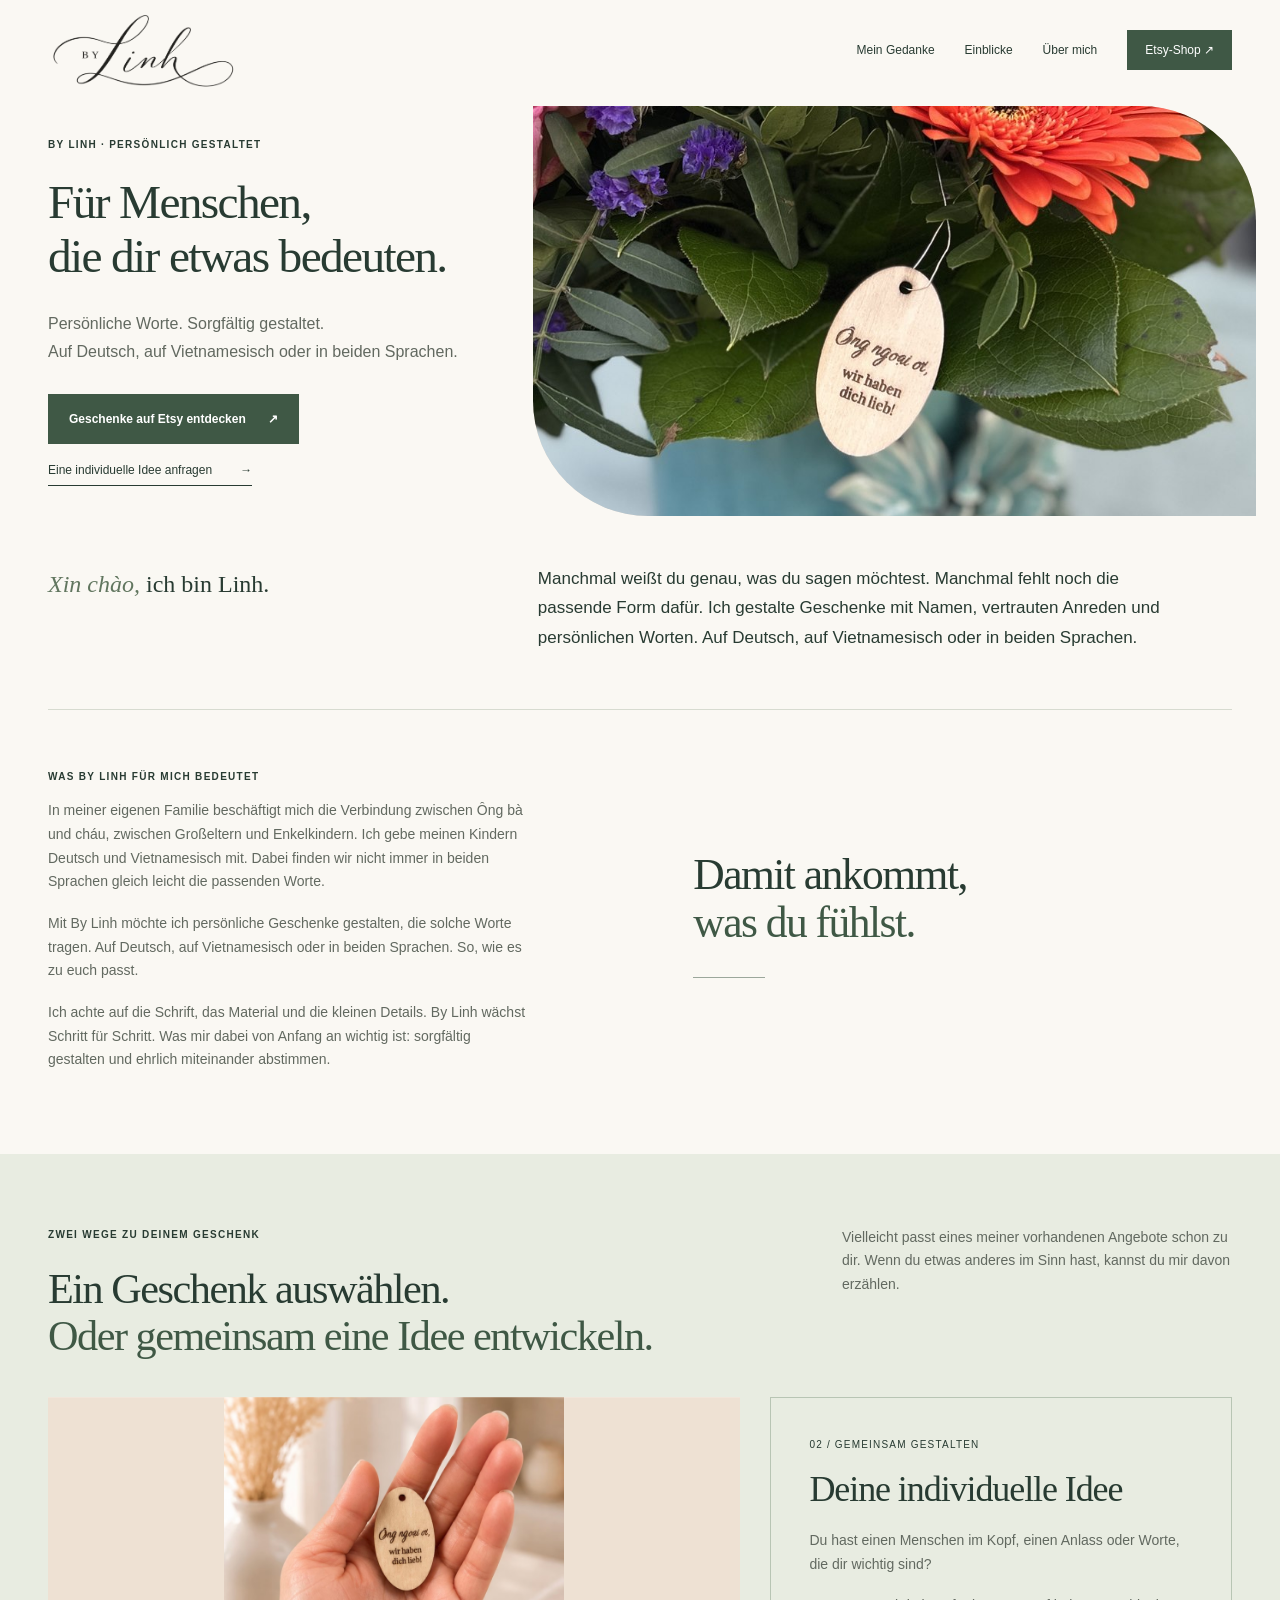
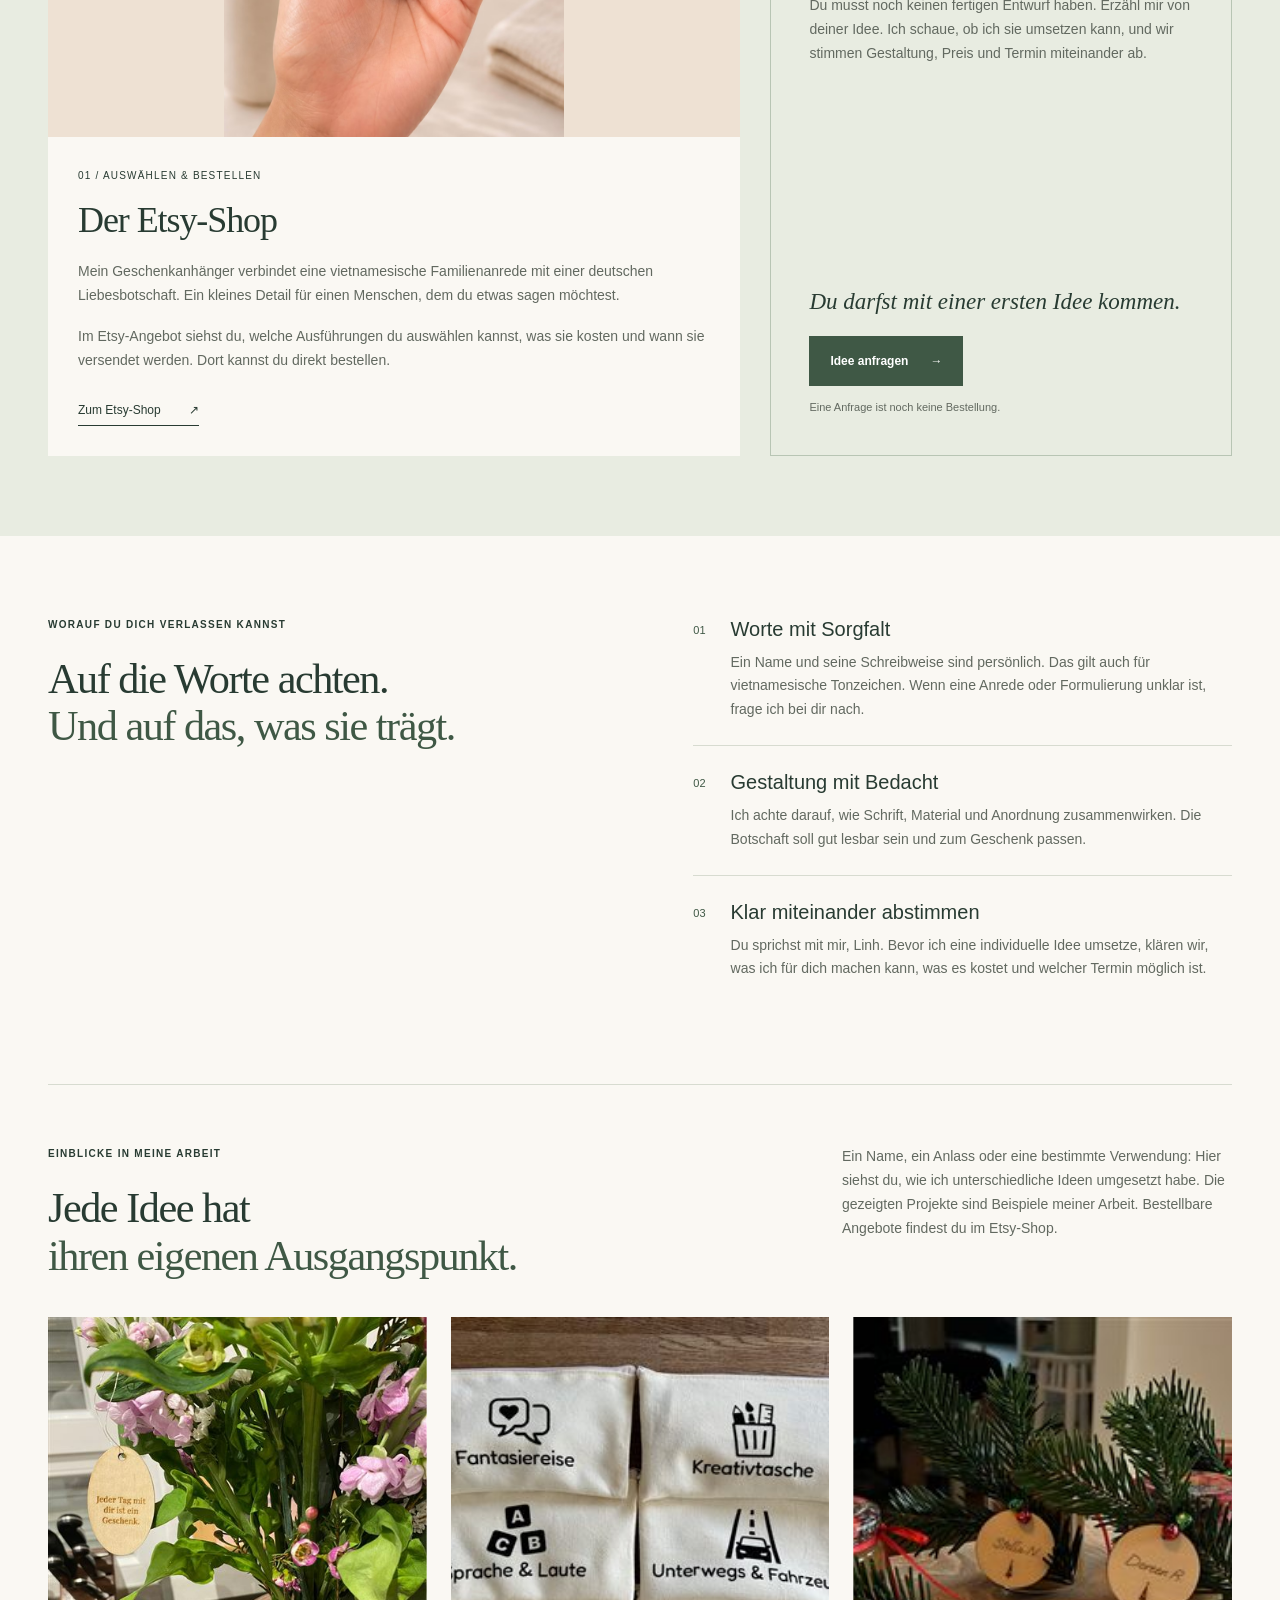
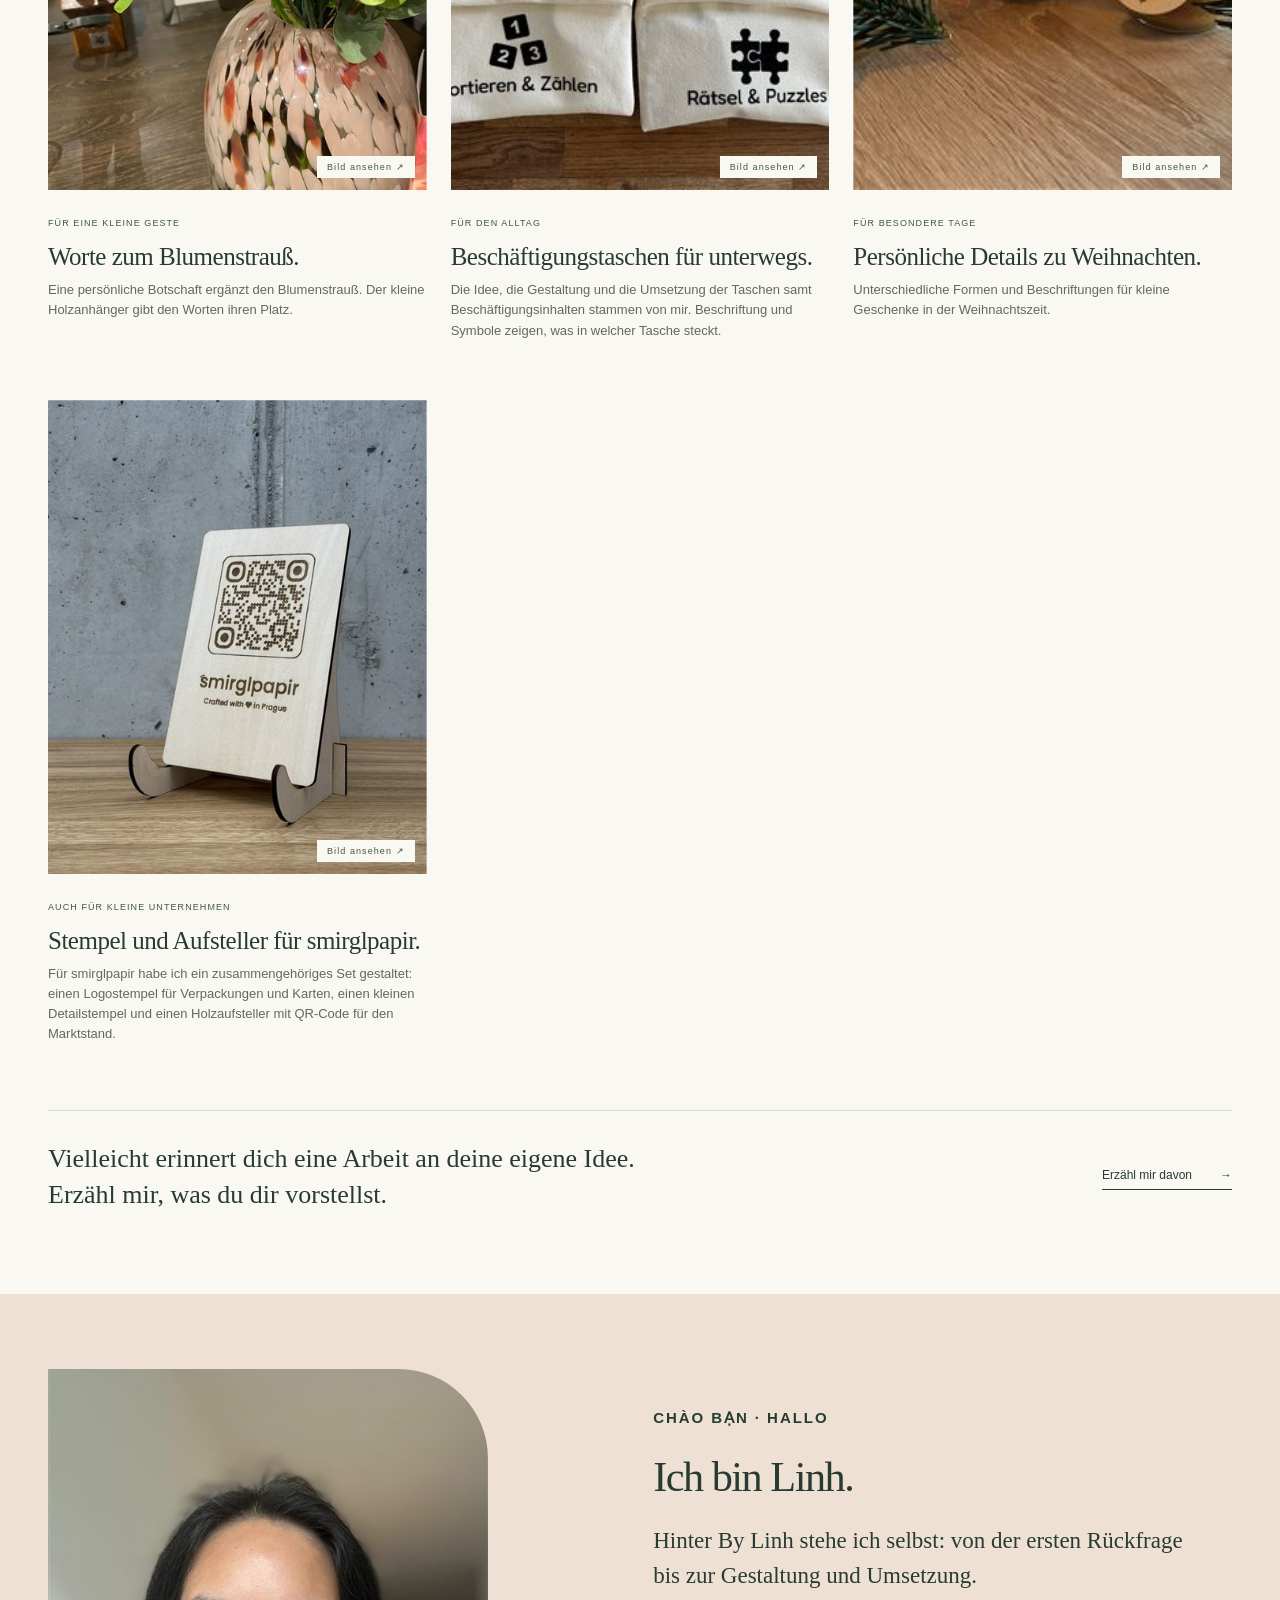
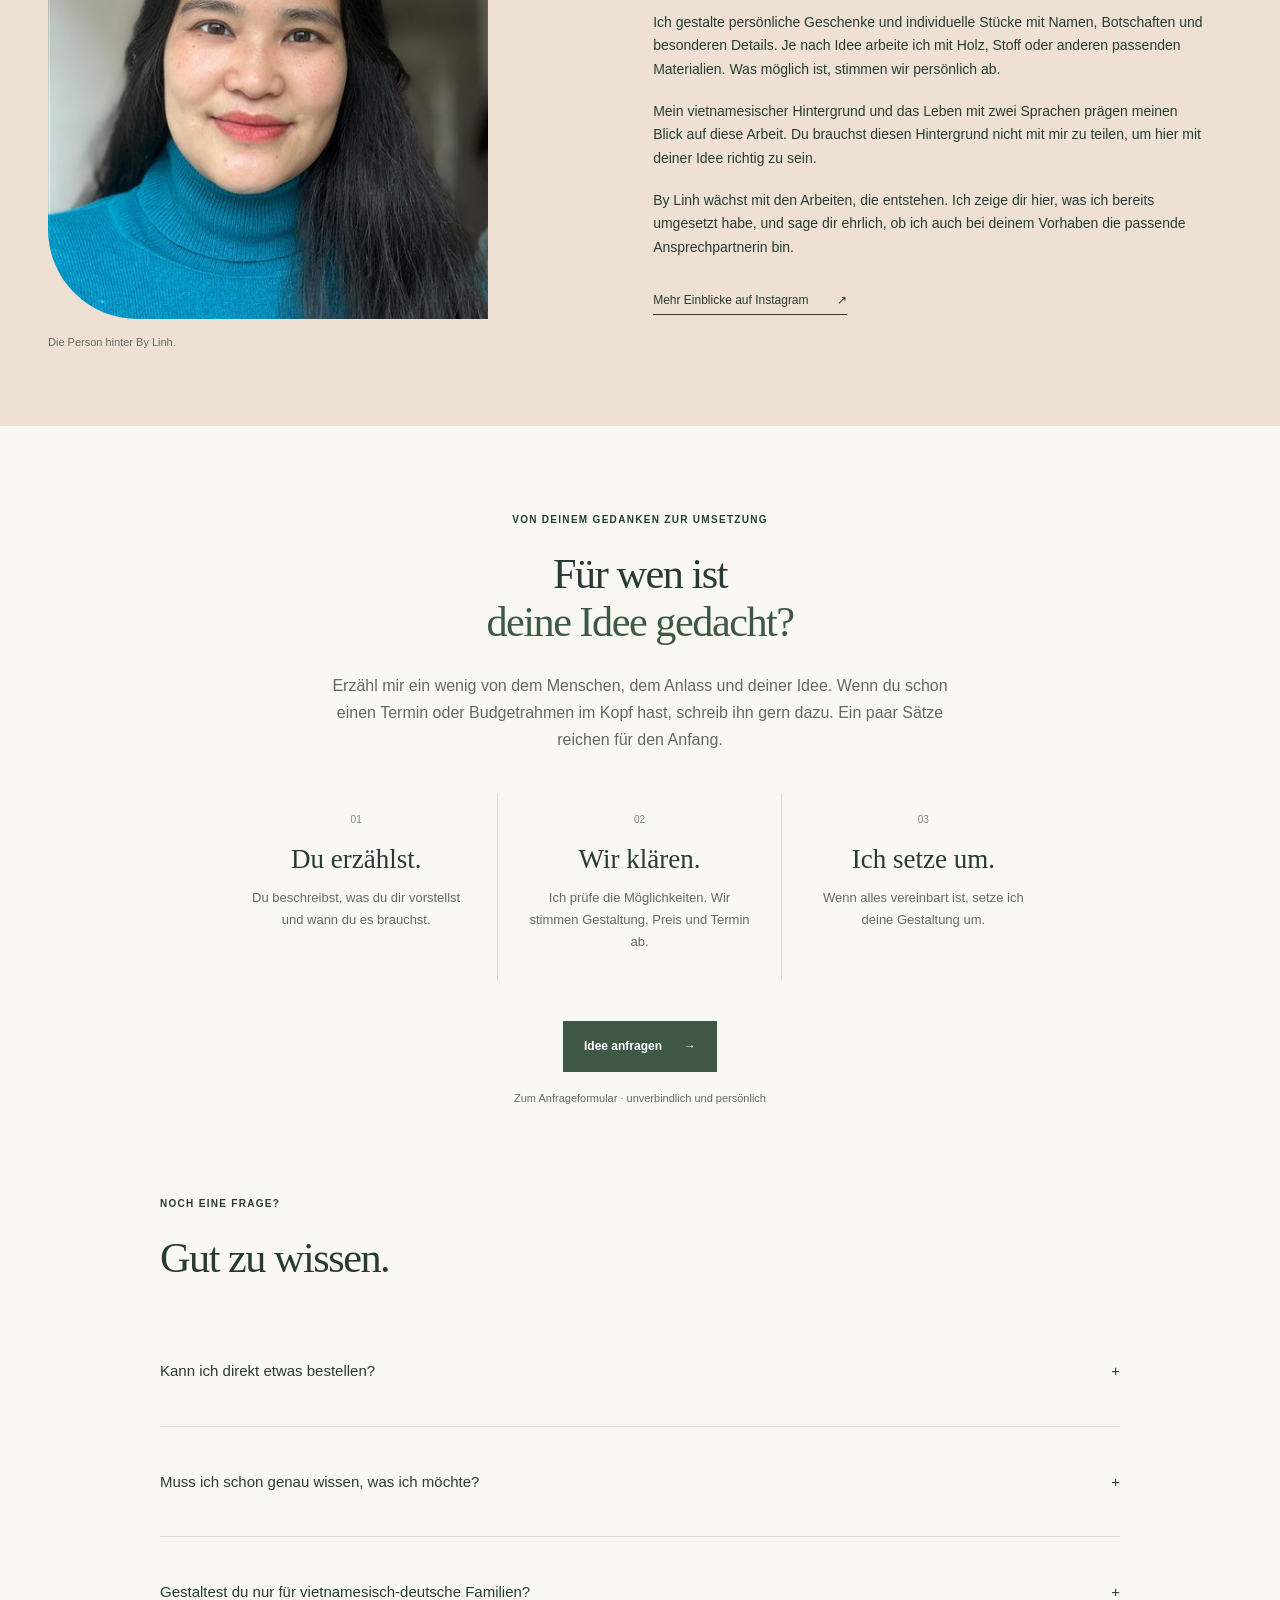
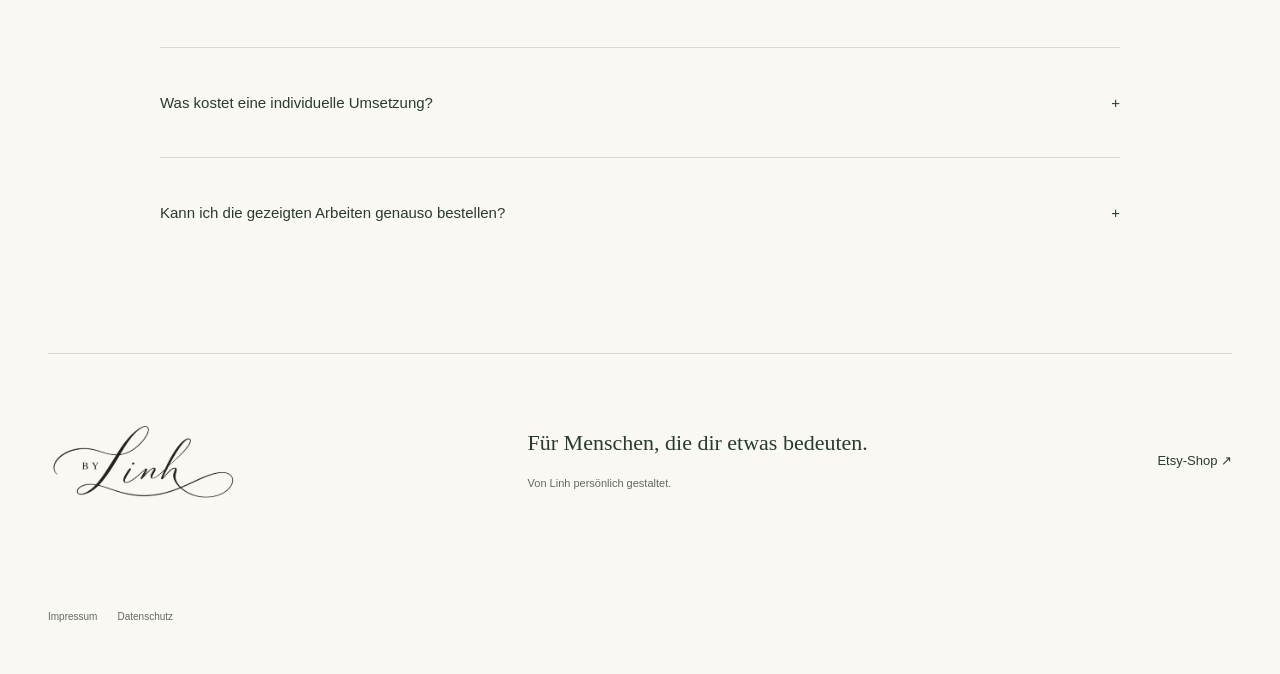
==== commit a15ba6cc: "Use supplied By Linh logo across main pages" ====
--- a/index.html
+++ b/index.html
@@ -1,7 +1,7 @@
 <!doctype html>
-<html lang="de"><head><meta charset="utf-8"><meta name="viewport" content="width=device-width,initial-scale=1"><meta name="description" content="Persönliche Geschenke von Linh. Geschenkanhänger im Etsy-Shop entdecken oder eine individuelle Idee anfragen."><title>By Linh — Geschenke, die persönlich werden</title><link rel="stylesheet" href="assets/css/style.css?v=20261115-faq"><link rel="stylesheet" href="assets/css/motion.css?v=6"><link rel="stylesheet" href="assets/css/mobile.css?v=1"><link rel="stylesheet" href="assets/css/header.css?v=1"></head><body>
+<html lang="de"><head><meta charset="utf-8"><meta name="viewport" content="width=device-width,initial-scale=1"><meta name="description" content="Persönliche Geschenke von Linh. Geschenkanhänger im Etsy-Shop entdecken oder eine individuelle Idee anfragen."><title>By Linh — Geschenke, die persönlich werden</title><link rel="stylesheet" href="assets/css/style.css?v=20261118-logo"><link rel="stylesheet" href="assets/css/motion.css?v=6"><link rel="stylesheet" href="assets/css/mobile.css?v=1"><link rel="stylesheet" href="assets/css/header.css?v=1"></head><body>
 
-<header><a class="wordmark" href="#">By Linh<span>persönlich gestaltet</span></a><nav aria-label="Hauptnavigation"><a href="#gedanke">Mein Gedanke</a><a href="#arbeiten">Einblicke</a><a href="#linh">Über mich</a><a class="nav-shop" href="https://bylinhde.etsy.com" target="_blank" rel="noopener">Etsy-Shop ↗</a></nav></header>
+<header><a class="wordmark" href="#" aria-label="By Linh – Startseite"><img class="brand-logo" src="assets/images/by-linh-logo.png" width="1774" height="887" alt="By Linh"></a><nav aria-label="Hauptnavigation"><a href="#gedanke">Mein Gedanke</a><a href="#arbeiten">Einblicke</a><a href="#linh">Über mich</a><a class="nav-shop" href="https://bylinhde.etsy.com" target="_blank" rel="noopener">Etsy-Shop ↗</a></nav></header>
 <main>
 <section class="hero-editorial hero-with-copy" aria-label="Persönliche Geschenke von By Linh"><div class="hero-banner"><div class="hero-banner-copy"><p class="eyebrow">BY LINH · PERSÖNLICH GESTALTET</p><h1>Für Menschen,<br>die dir etwas bedeuten.</h1><p class="hero-banner-subline">Persönliche Worte. Sorgfältig gestaltet.<br>Auf Deutsch, auf Vietnamesisch oder in beiden Sprachen.</p><div class="actions"><a class="button primary" href="https://bylinhde.etsy.com" target="_blank" rel="noopener">Geschenke auf Etsy entdecken <span>↗</span></a><a class="text-link" href="anfragen.html">Eine individuelle Idee anfragen <span>→</span></a></div></div><div class="hero-editorial-image"><img src="assets/images/ong-ngoai-header-1600.jpg" srcset="assets/images/ong-ngoai-header-960.jpg 960w, assets/images/ong-ngoai-header-1600.jpg 1600w, assets/images/ong-ngoai-header-2400.jpg 2400w" sizes="(max-width:760px) 160vw, 105vw" alt="Holzanhänger am Blumenstrauß mit der Botschaft: Ông ngoại ơi, wir haben dich lieb!" fetchpriority="high" decoding="async"></div></div><div class="hero-editorial-intro wrap"><p class="viet-greeting"><span lang="vi">Xin chào,</span> ich bin Linh.</p><p class="intro">Manchmal weißt du genau, was du sagen möchtest. Manchmal fehlt noch die passende Form dafür. Ich gestalte Geschenke mit Namen, vertrauten Anreden und persönlichen Worten. Auf Deutsch, auf Vietnamesisch oder in beiden Sprachen.</p></div></section>
 <section class="thought wrap" id="gedanke"><p class="eyebrow">WAS BY LINH FÜR MICH BEDEUTET</p><h2>Damit ankommt,<br><em>was du fühlst.</em></h2><div class="thought-bottom"><p>In meiner eigenen Familie beschäftigt mich die Verbindung zwischen <span lang="vi">Ông bà</span> und <span lang="vi">cháu</span>, zwischen Großeltern und Enkelkindern. Ich gebe meinen Kindern Deutsch und Vietnamesisch mit. Dabei finden wir nicht immer in beiden Sprachen gleich leicht die passenden Worte.</p><p>Mit By Linh möchte ich persönliche Geschenke gestalten, die solche Worte tragen. Auf Deutsch, auf Vietnamesisch oder in beiden Sprachen. So, wie es zu euch passt.</p><p>Ich achte auf die Schrift, das Material und die kleinen Details. By Linh wächst Schritt für Schritt. Was mir dabei von Anfang an wichtig ist: sorgfältig gestalten und ehrlich miteinander abstimmen.</p></div></section>
@@ -18,4 +18,4 @@
 <section class="about" id="linh"><div class="wrap about-grid"><div class="portrait"><img src="assets/images/linh-960.jpg" data-project-image="linh.jpg" srcset="assets/images/linh-480.jpg 480w, assets/images/linh-960.jpg 960w, assets/images/linh-1600.jpg 1600w" sizes="(max-width: 760px) 74vw, 440px" alt="Linh, die Gründerin von By Linh" loading="lazy"><span>Die Person hinter By Linh.</span></div><div><p class="eyebrow"><span lang="vi">CHÀO BẠN</span> · HALLO</p><h2>Ich bin Linh.</h2><p class="about-lead">Hinter By Linh stehe ich selbst: von der ersten Rückfrage bis zur Gestaltung und Umsetzung.</p><p>Ich gestalte persönliche Geschenke und individuelle Stücke mit Namen, Botschaften und besonderen Details. Je nach Idee arbeite ich mit Holz, Stoff oder anderen passenden Materialien. Was möglich ist, stimmen wir persönlich ab.</p><p>Mein vietnamesischer Hintergrund und das Leben mit zwei Sprachen prägen meinen Blick auf diese Arbeit. Du brauchst diesen Hintergrund nicht mit mir zu teilen, um hier mit deiner Idee richtig zu sein.</p><p>By Linh wächst mit den Arbeiten, die entstehen. Ich zeige dir hier, was ich bereits umgesetzt habe, und sage dir ehrlich, ob ich auch bei deinem Vorhaben die passende Ansprechpartnerin bin.</p><a class="text-link" href="https://www.instagram.com/bylinh.creative" target="_blank" rel="noopener">Mehr Einblicke auf Instagram <span>↗</span></a></div></div></section>
 <section class="inquiry wrap" id="anfragen"><p class="eyebrow">VON DEINEM GEDANKEN ZUR UMSETZUNG</p><h2>Für wen ist<br><em>deine Idee gedacht?</em></h2><p class="inquiry-intro">Erzähl mir ein wenig von dem Menschen, dem Anlass und deiner Idee. Wenn du schon einen Termin oder Budgetrahmen im Kopf hast, schreib ihn gern dazu. Ein paar Sätze reichen für den Anfang.</p><div class="process"><div><span>01</span><h3>Du erzählst.</h3><p>Du beschreibst, was du dir vorstellst und wann du es brauchst.</p></div><div><span>02</span><h3>Wir klären.</h3><p>Ich prüfe die Möglichkeiten. Wir stimmen Gestaltung, Preis und Termin ab.</p></div><div><span>03</span><h3>Ich setze um.</h3><p>Wenn alles vereinbart ist, setze ich deine Gestaltung um.</p></div></div><a class="button primary" href="anfragen.html">Idee anfragen <span>→</span></a><p class="small-note">Zum Anfrageformular · unverbindlich und persönlich</p></section>
 <section class="faq wrap"><p class="eyebrow">NOCH EINE FRAGE?</p><h2>Gut zu wissen.</h2><details><summary>Kann ich direkt etwas bestellen?<span>+</span></summary><p>Ja. Im <a href="https://bylinhde.etsy.com" target="_blank" rel="noopener">Etsy-Shop</a> findest du das aktuell verfügbare Angebot. Dort wählst du die angebotenen Optionen und bestellst direkt. Individuelle Ideen außerhalb dieses Angebots kannst du bei mir anfragen.</p></details><details><summary>Muss ich schon genau wissen, was ich möchte?<span>+</span></summary><p>Nein. Du kannst mir auch mit einem Anlass, einer Botschaft oder einer groben Vorstellung schreiben. Ich frage nach, wenn mir etwas fehlt, und sage dir, ob ich deine Idee umsetzen kann.</p></details><details><summary>Gestaltest du nur für vietnamesisch-deutsche Familien?<span>+</span></summary><p>Nein. Die Verbindung zwischen Deutsch und Vietnamesisch gehört zu meiner eigenen Geschichte. Dein Geschenk darf rein deutsch, rein vietnamesisch oder zweisprachig sein. Auch andere individuelle Vorhaben kannst du gern anfragen.</p></details><details><summary>Was kostet eine individuelle Umsetzung?<span>+</span></summary><p>Das hängt davon ab, was du dir wünschst, welches Material passt und wie aufwendig die Umsetzung ist. Du erfährst den Preis, bevor du mir den Auftrag gibst. Für Etsy-Bestellungen gelten die Angaben im jeweiligen Angebot.</p></details><details><summary>Kann ich die gezeigten Arbeiten genauso bestellen?<span>+</span></summary><p>Die Bilder zeigen bereits umgesetzte Arbeiten. Wenn dir etwas gefällt, frag mich gern nach einer ähnlichen Gestaltung. Ich prüfe, ob sie möglich ist. Direkt bestellbare Angebote findest du im Etsy-Shop.</p></details></section>
-</main><footer class="wrap"><div class="footer-top"><a class="wordmark" href="#">By Linh<span>persönlich gestaltet</span></a><p>Für Menschen, die dir etwas bedeuten.<br><small>Von Linh persönlich gestaltet.</small></p><a href="https://bylinhde.etsy.com" target="_blank" rel="noopener">Etsy-Shop ↗</a></div><div class="footer-bottom"><div><a href="impressum.html">Impressum</a><a href="datenschutz.html">Datenschutz</a></div></div></footer><dialog id="project-gallery" class="project-gallery" aria-labelledby="gallery-title"><div class="gallery-panel"><div class="gallery-toolbar"><span class="gallery-count" aria-live="polite"></span><button type="button" class="gallery-close" aria-label="Galerie schließen">Schließen ×</button></div><div class="gallery-stage"><img alt=""><button type="button" class="gallery-prev" aria-label="Vorheriges Bild">←</button><button type="button" class="gallery-next" aria-label="Nächstes Bild">→</button></div><div class="gallery-caption"><h2 id="gallery-title"></h2><p class="gallery-description"></p><small>Bisherige Arbeit von By Linh · Projektbeispiel</small></div></div></dialog><script src="assets/js/gallery.js?v=4" defer></script><script src="assets/js/motion.js?v=5" defer></script></body></html>
+</main><footer class="wrap"><div class="footer-top"><a class="wordmark" href="#" aria-label="By Linh – Startseite"><img class="brand-logo" src="assets/images/by-linh-logo.png" width="1774" height="887" alt="By Linh"></a><p>Für Menschen, die dir etwas bedeuten.<br><small>Von Linh persönlich gestaltet.</small></p><a href="https://bylinhde.etsy.com" target="_blank" rel="noopener">Etsy-Shop ↗</a></div><div class="footer-bottom"><div><a href="impressum.html">Impressum</a><a href="datenschutz.html">Datenschutz</a></div></div></footer><dialog id="project-gallery" class="project-gallery" aria-labelledby="gallery-title"><div class="gallery-panel"><div class="gallery-toolbar"><span class="gallery-count" aria-live="polite"></span><button type="button" class="gallery-close" aria-label="Galerie schließen">Schließen ×</button></div><div class="gallery-stage"><img alt=""><button type="button" class="gallery-prev" aria-label="Vorheriges Bild">←</button><button type="button" class="gallery-next" aria-label="Nächstes Bild">→</button></div><div class="gallery-caption"><h2 id="gallery-title"></h2><p class="gallery-description"></p><small>Bisherige Arbeit von By Linh · Projektbeispiel</small></div></div></dialog><script src="assets/js/gallery.js?v=4" defer></script><script src="assets/js/motion.js?v=5" defer></script></body></html>
--- a/assets/css/style.css
+++ b/assets/css/style.css
@@ -49,3 +49,8 @@
 
 /* Keep only the footer divider after the final FAQ entry. */
 .faq details:last-child{border-bottom:0}
+
+/* Temporary supplied By Linh logo, original transparent PNG. */
+.wordmark:has(.brand-logo){display:block;flex:0 0 auto;line-height:0;letter-spacing:normal}
+.wordmark .brand-logo{display:block;width:190px;height:auto;max-width:100%;object-fit:contain}
+@media(max-width:760px){.wordmark .brand-logo{width:160px}}
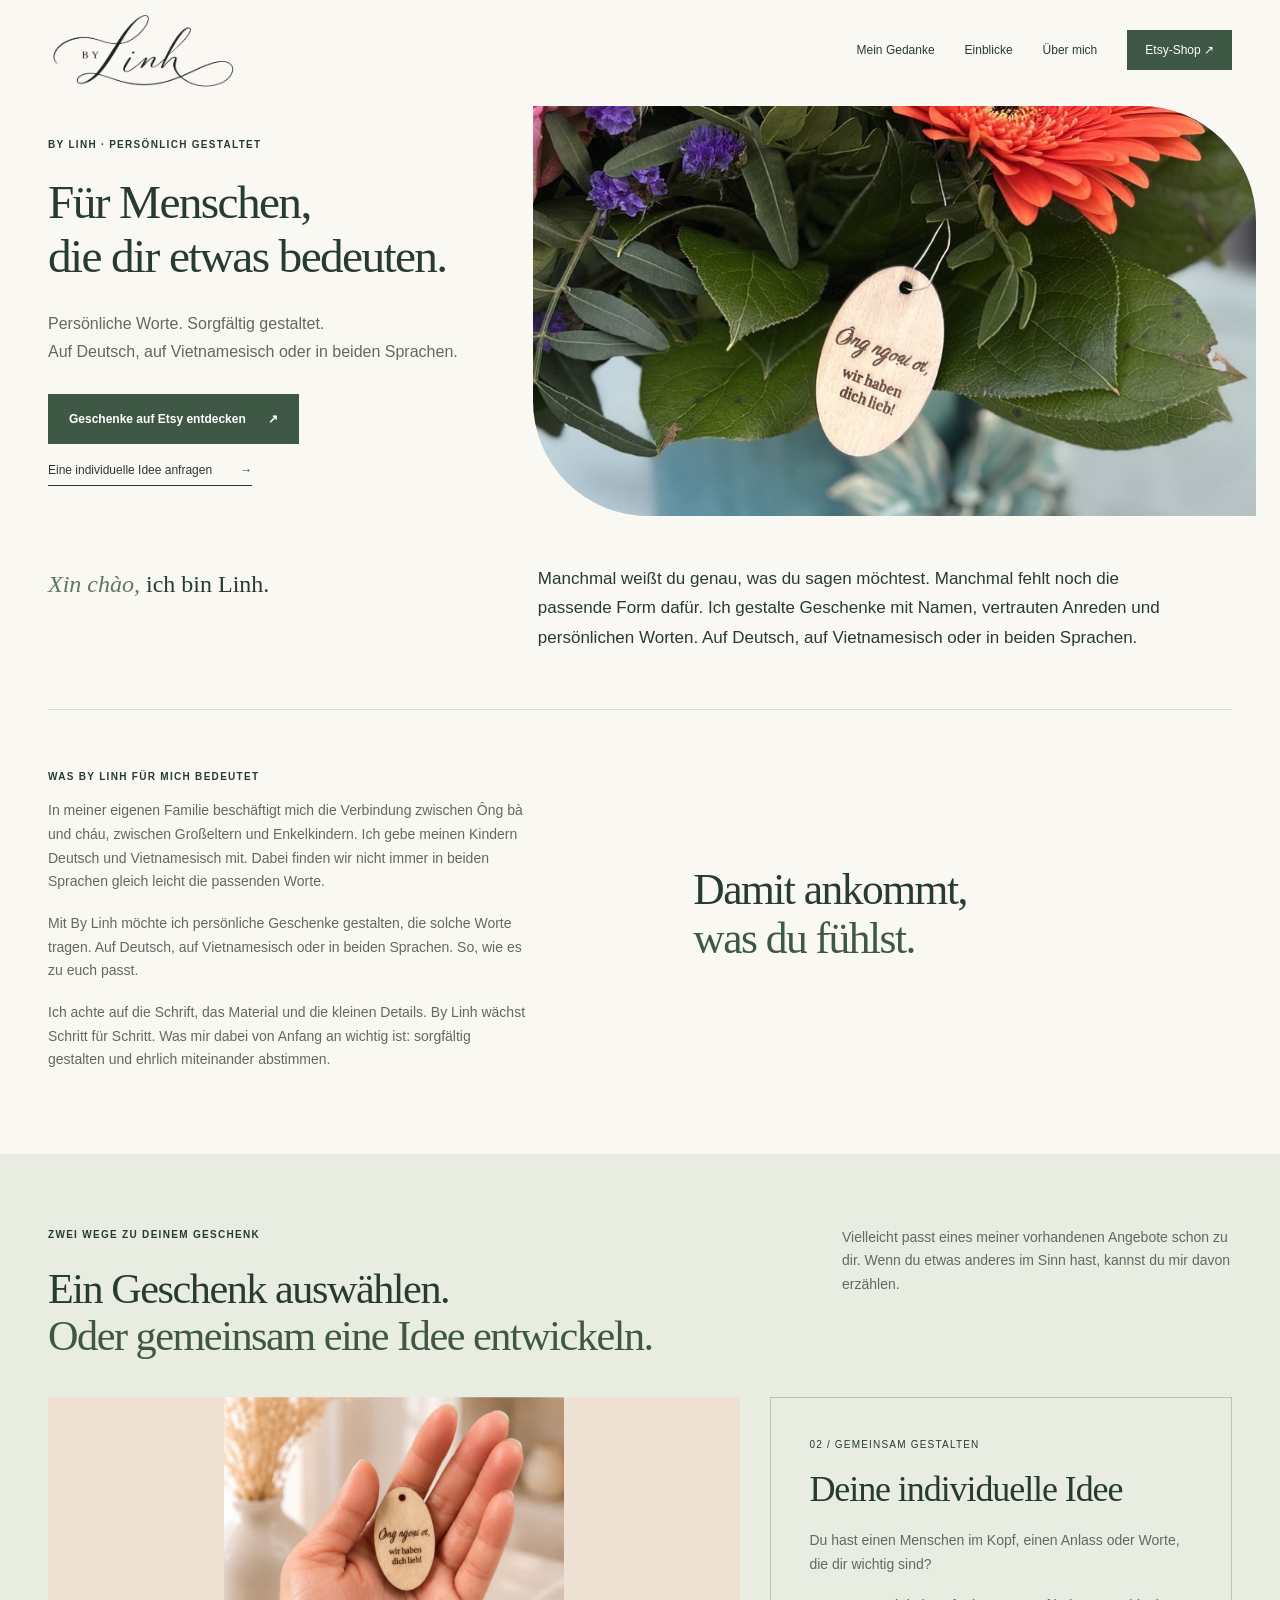
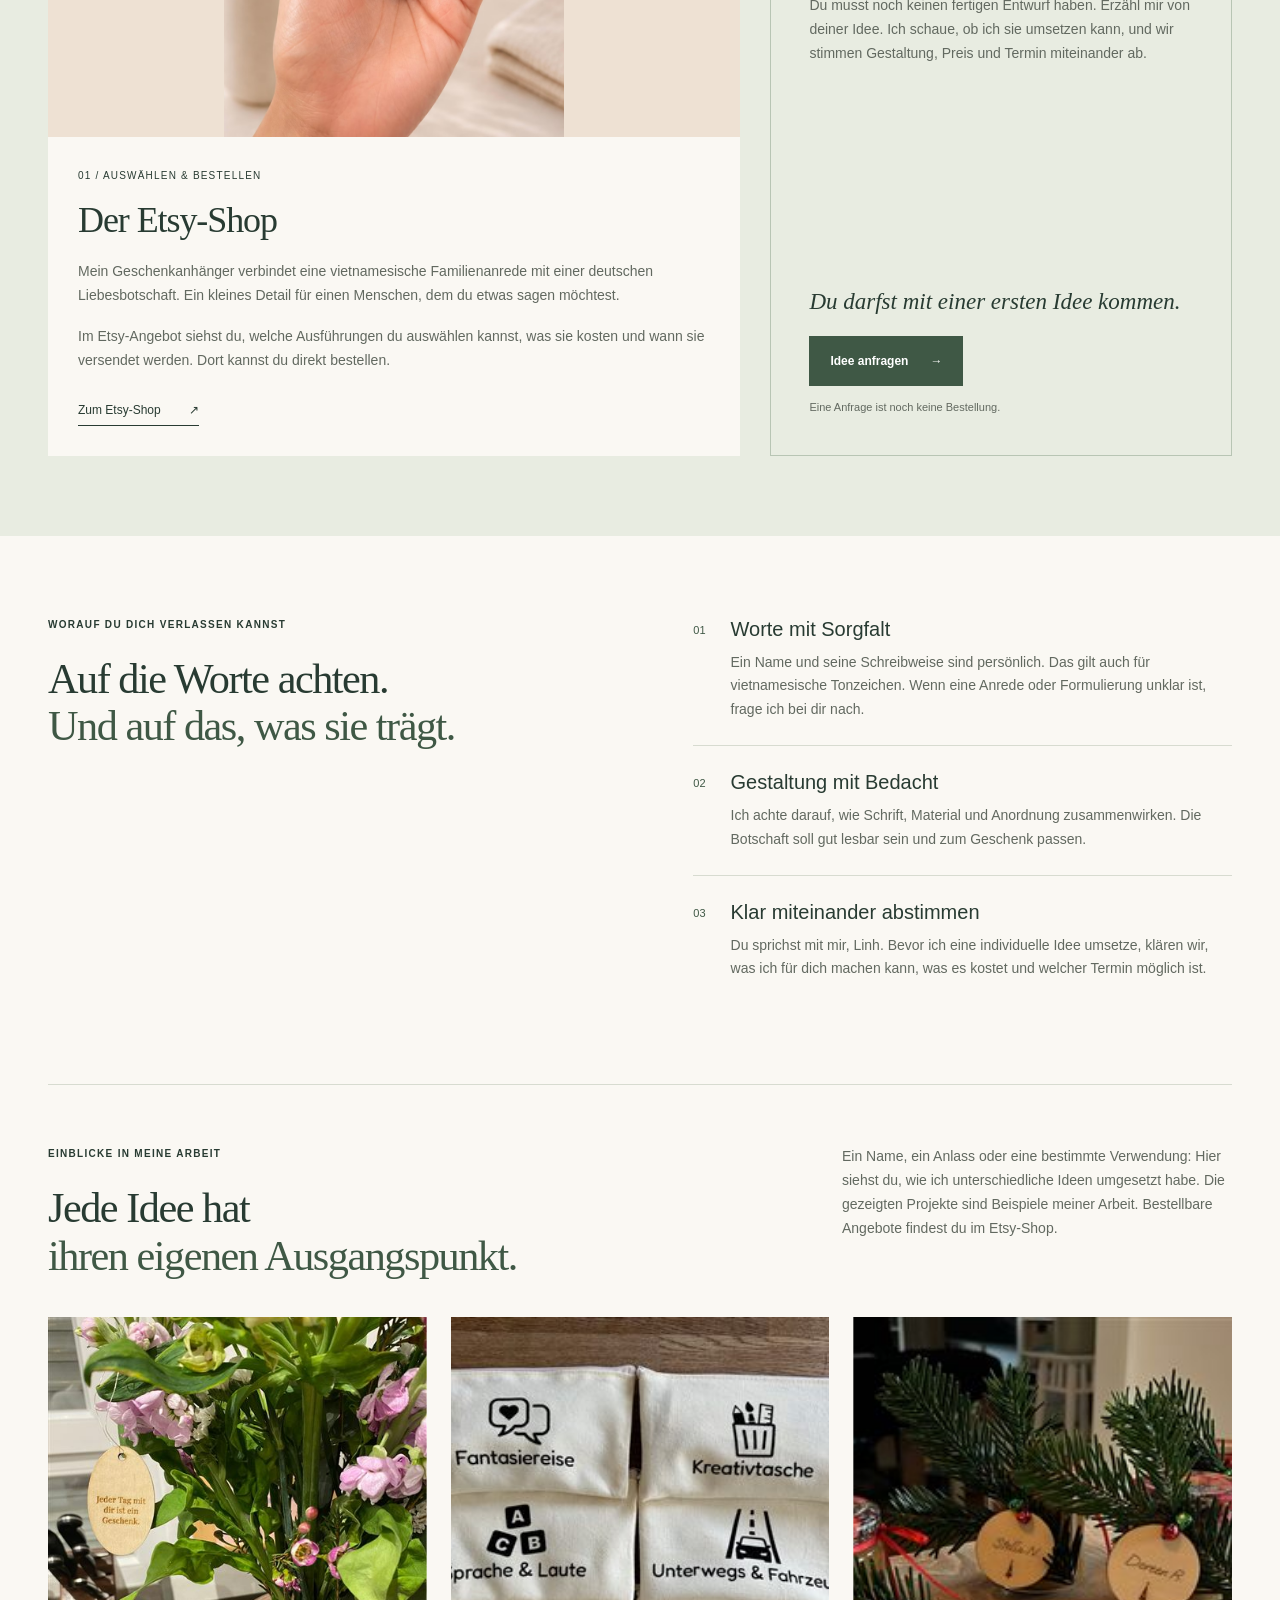
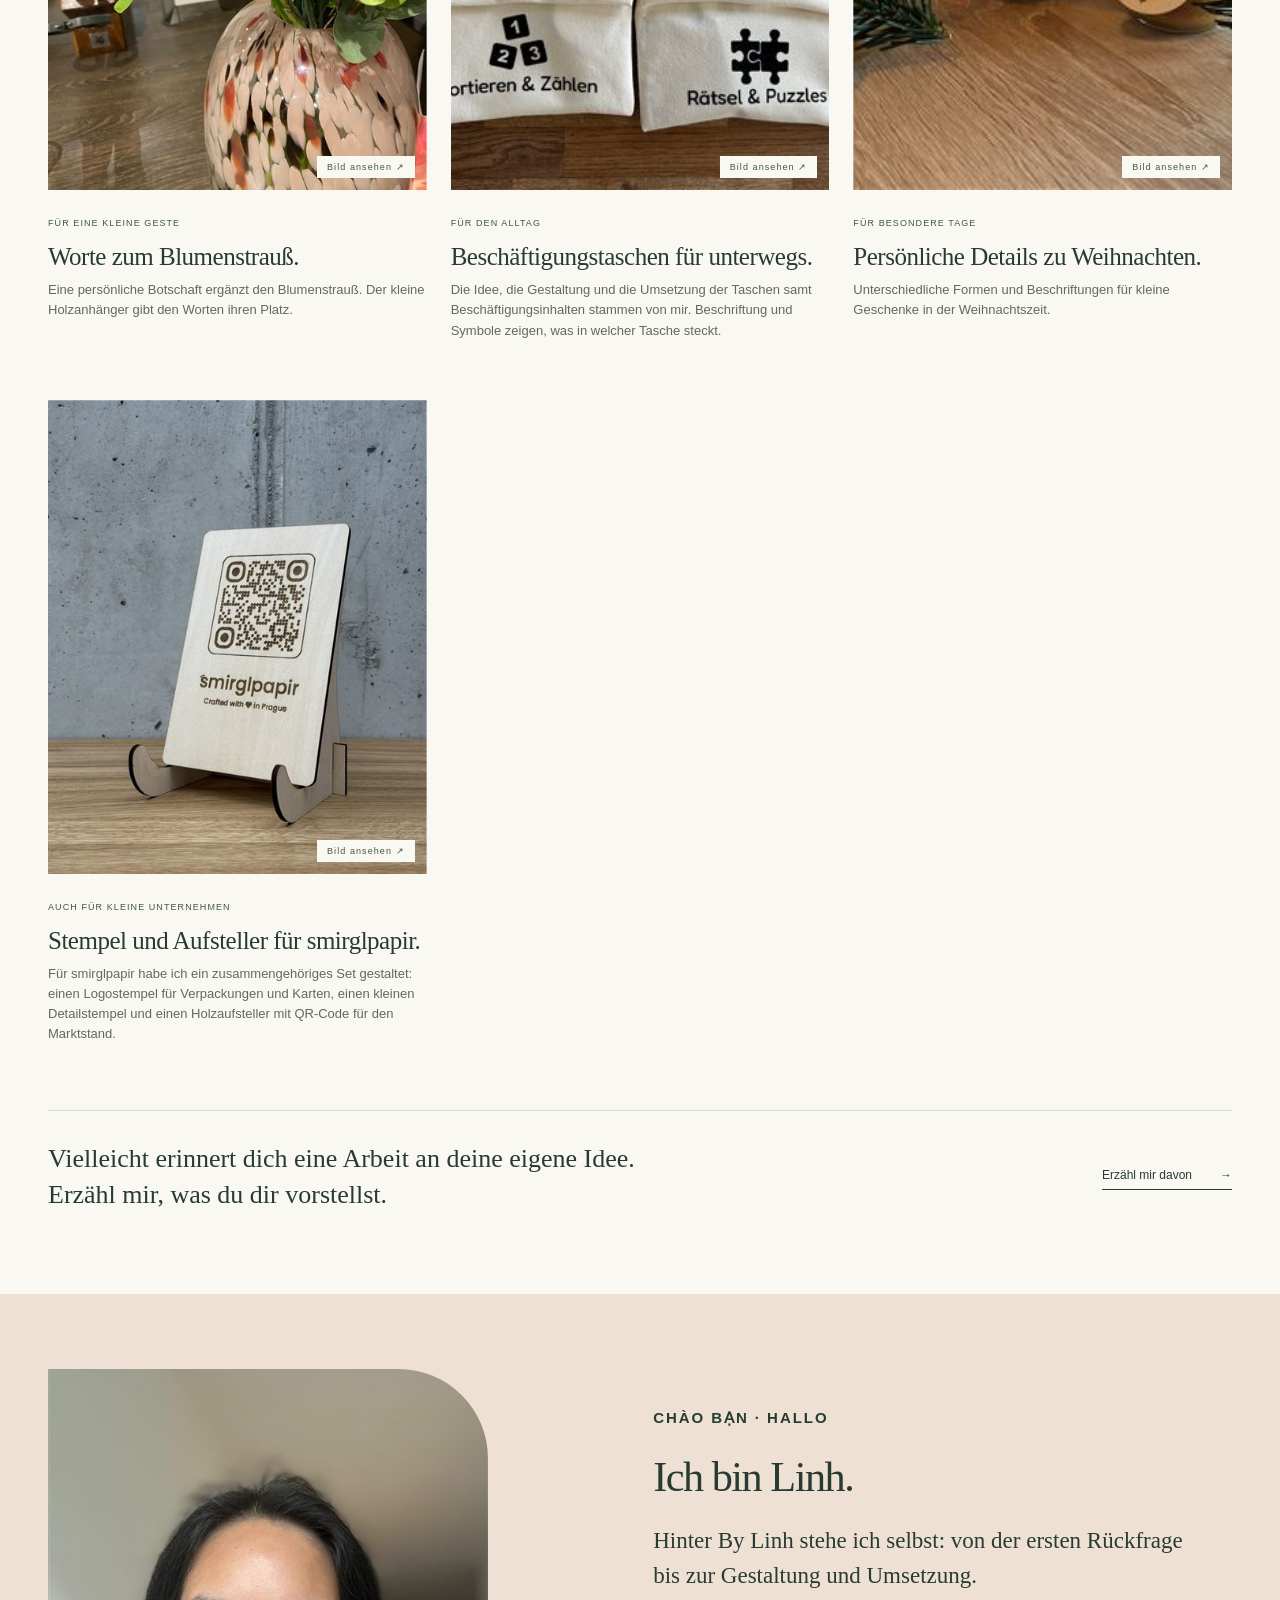
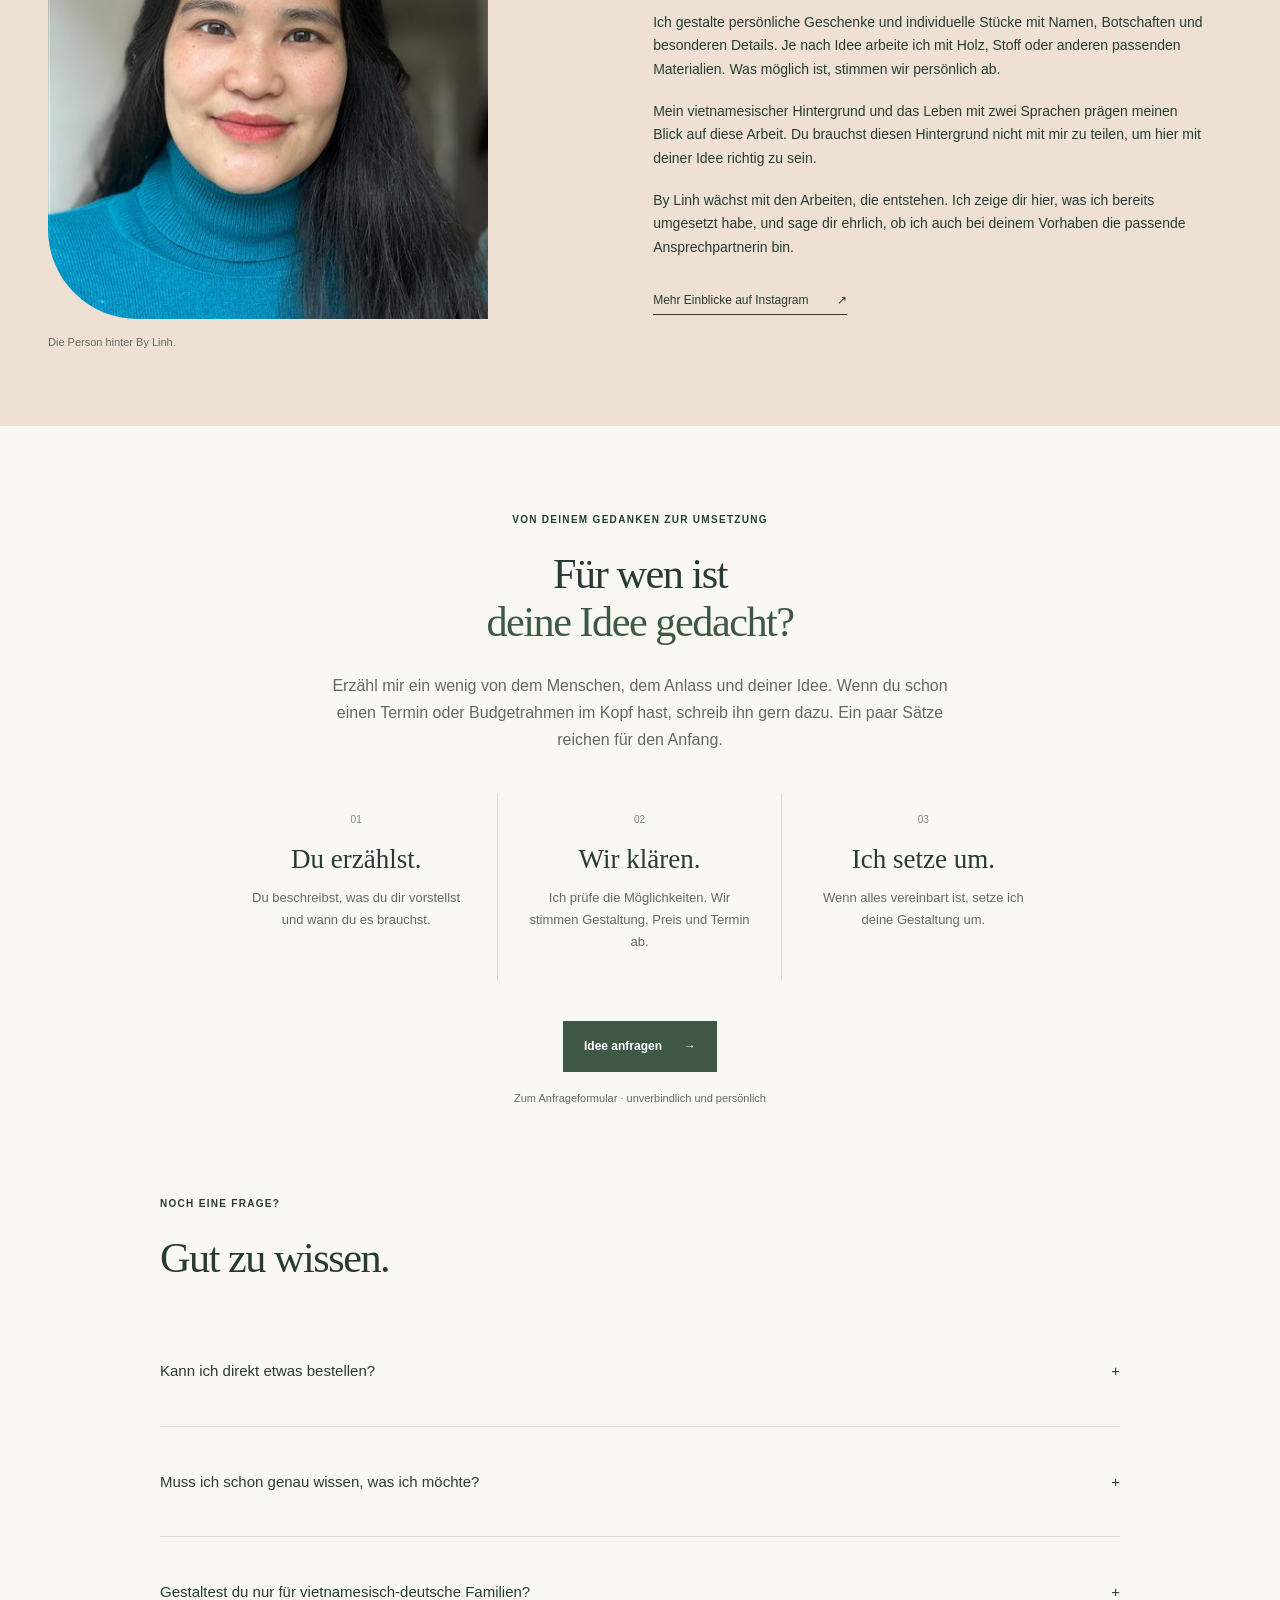
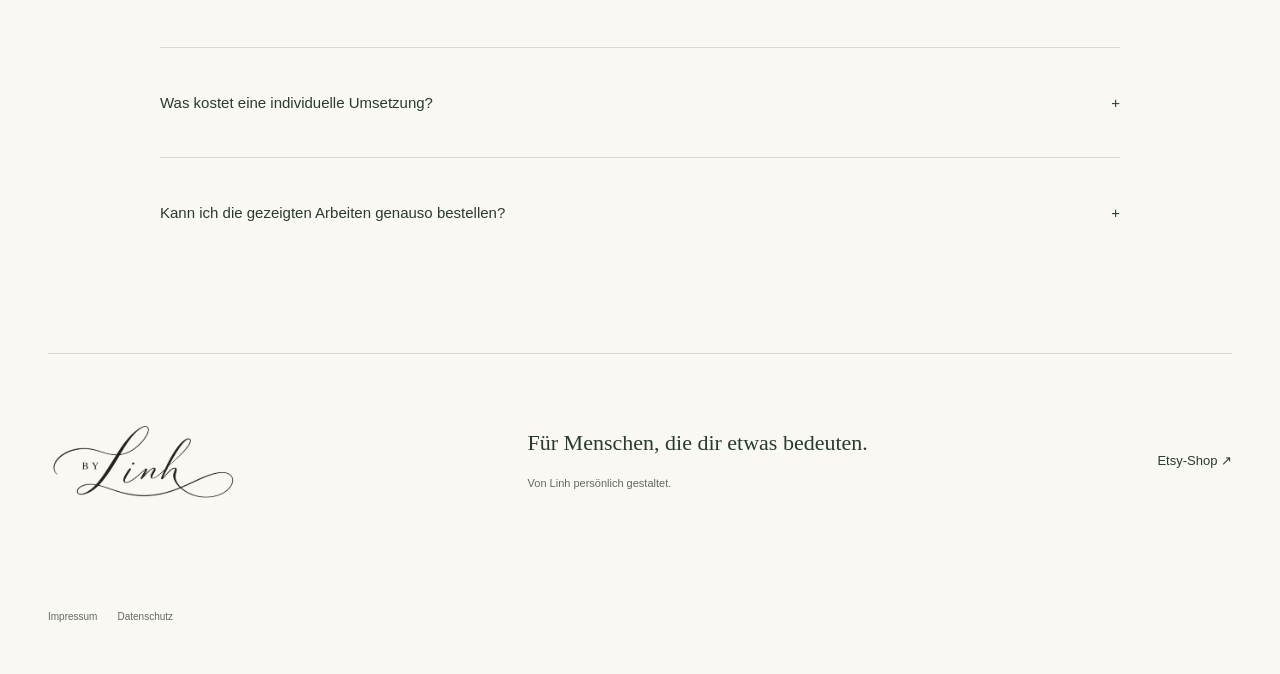
==== commit 429cccf4: "Refresh CSS version after removing statement line" ====
--- a/index.html
+++ b/index.html
@@ -1,5 +1,5 @@
 <!doctype html>
-<html lang="de"><head><meta charset="utf-8"><meta name="viewport" content="width=device-width,initial-scale=1"><meta name="description" content="Persönliche Geschenke von Linh. Geschenkanhänger im Etsy-Shop entdecken oder eine individuelle Idee anfragen."><title>By Linh — Geschenke, die persönlich werden</title><link rel="stylesheet" href="assets/css/style.css?v=20261118-logo"><link rel="stylesheet" href="assets/css/motion.css?v=6"><link rel="stylesheet" href="assets/css/mobile.css?v=1"><link rel="stylesheet" href="assets/css/header.css?v=1"></head><body>
+<html lang="de"><head><meta charset="utf-8"><meta name="viewport" content="width=device-width,initial-scale=1"><meta name="description" content="Persönliche Geschenke von Linh. Geschenkanhänger im Etsy-Shop entdecken oder eine individuelle Idee anfragen."><title>By Linh — Geschenke, die persönlich werden</title><link rel="stylesheet" href="assets/css/style.css?v=20261118-logo"><link rel="stylesheet" href="assets/css/motion.css?v=7"><link rel="stylesheet" href="assets/css/mobile.css?v=1"><link rel="stylesheet" href="assets/css/header.css?v=1"></head><body>
 
 <header><a class="wordmark" href="#" aria-label="By Linh – Startseite"><img class="brand-logo" src="assets/images/by-linh-logo.png" width="1774" height="887" alt="By Linh"></a><nav aria-label="Hauptnavigation"><a href="#gedanke">Mein Gedanke</a><a href="#arbeiten">Einblicke</a><a href="#linh">Über mich</a><a class="nav-shop" href="https://bylinhde.etsy.com" target="_blank" rel="noopener">Etsy-Shop ↗</a></nav></header>
 <main>
--- a/assets/css/motion.css
+++ b/assets/css/motion.css
@@ -17,7 +17,7 @@
 .motion-waiting{opacity:0;transform:translateY(48px)}
 .motion-image.motion-waiting{clip-path:inset(0 0 24% 0);transform:translateY(30px)}
 .thought h2{position:relative;padding-bottom:30px}
-.thought h2::after{content:"";display:block;width:72px;height:1px;background:var(--olive);margin-top:30px;opacity:.5}
+.thought h2::after{content:none}
 .project-open{overflow:hidden}
 .project-open .project-zoom{transition:background .3s,color .3s}
 .button span,.text-link span{display:inline-block;transition:transform .3s ease}
